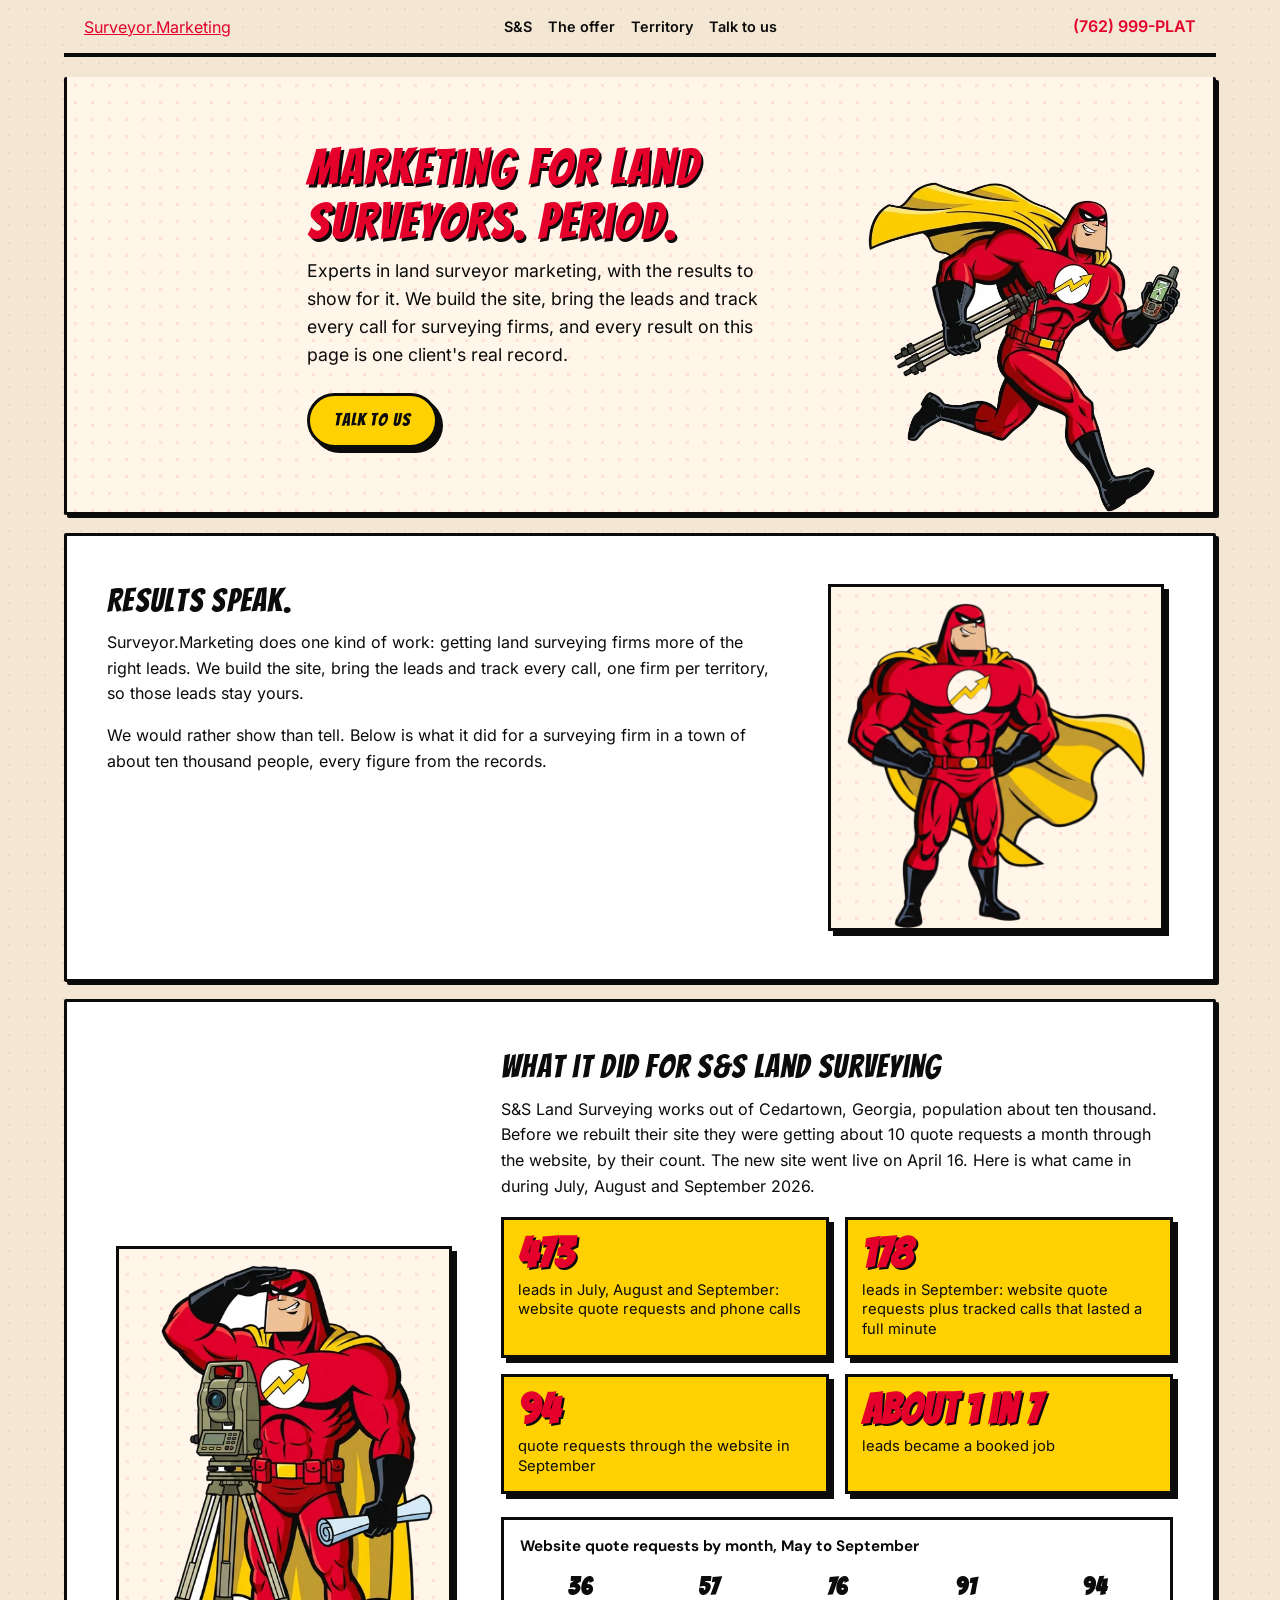
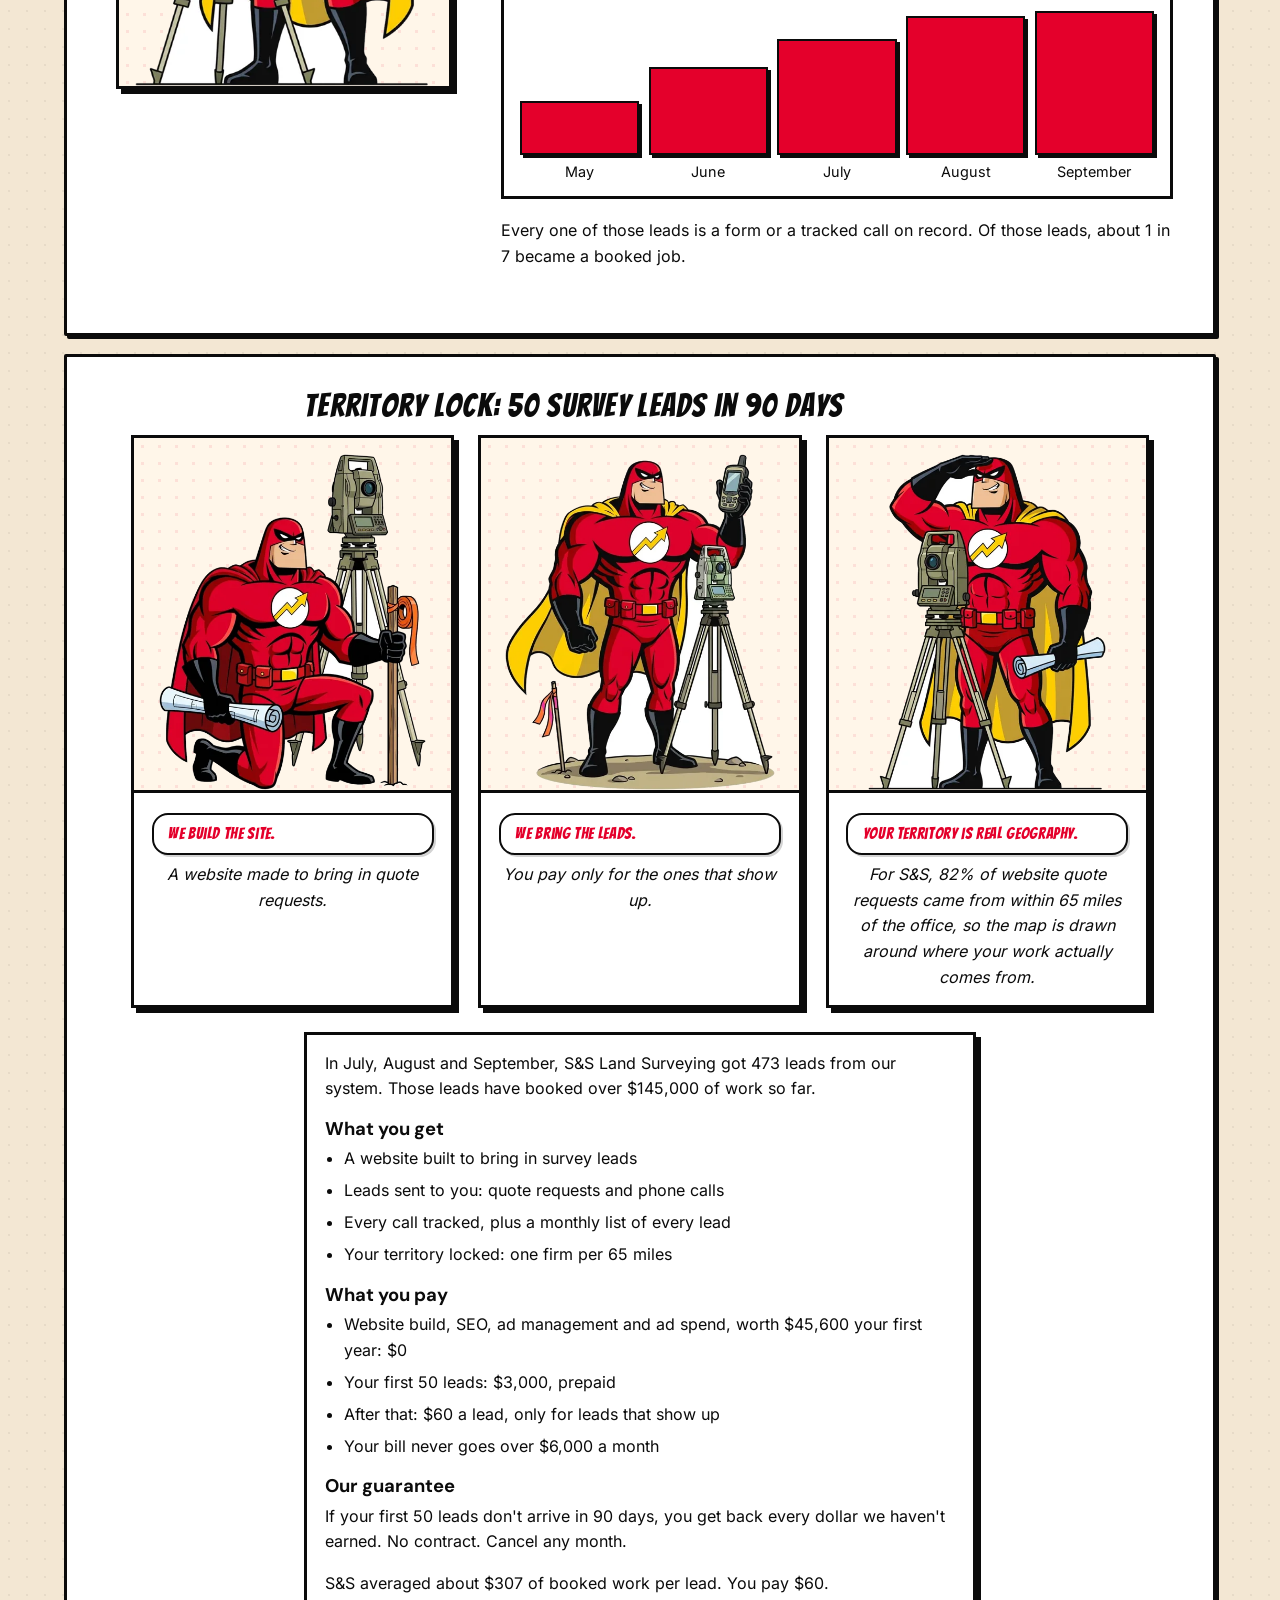
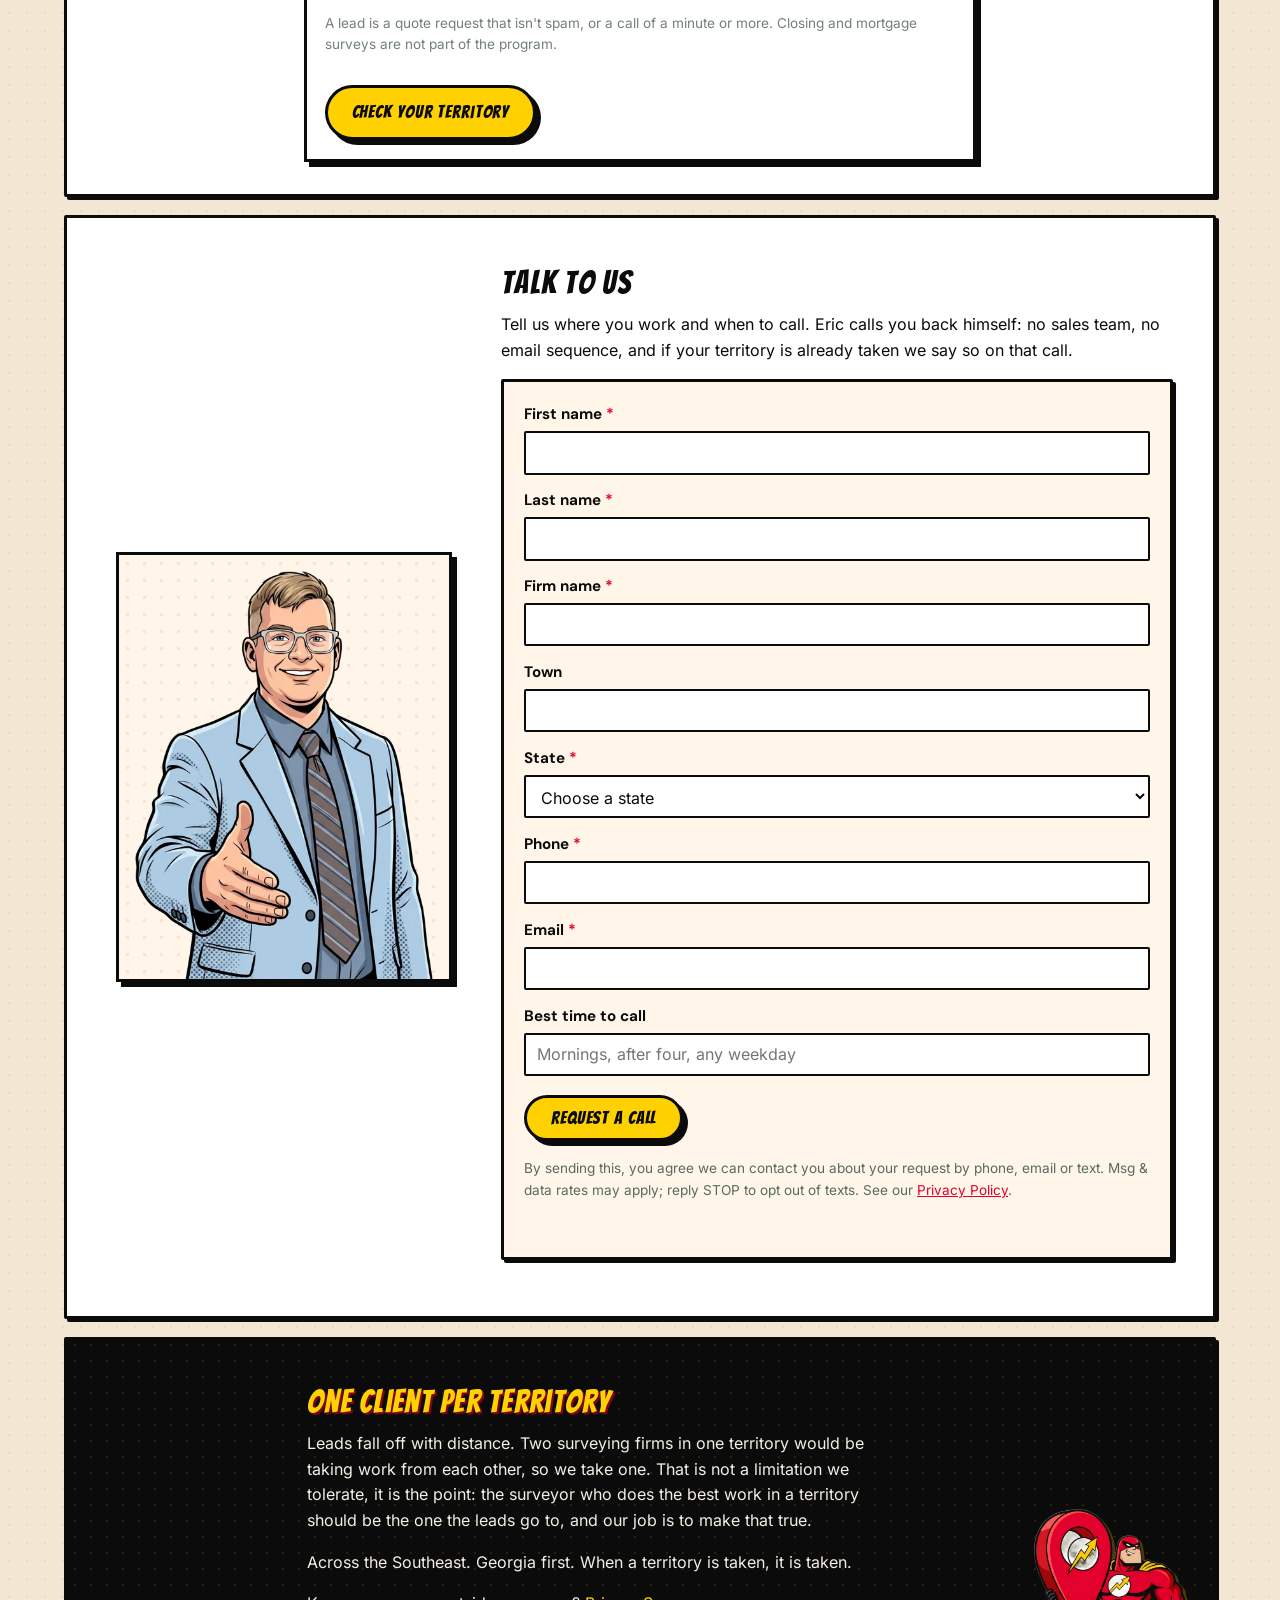
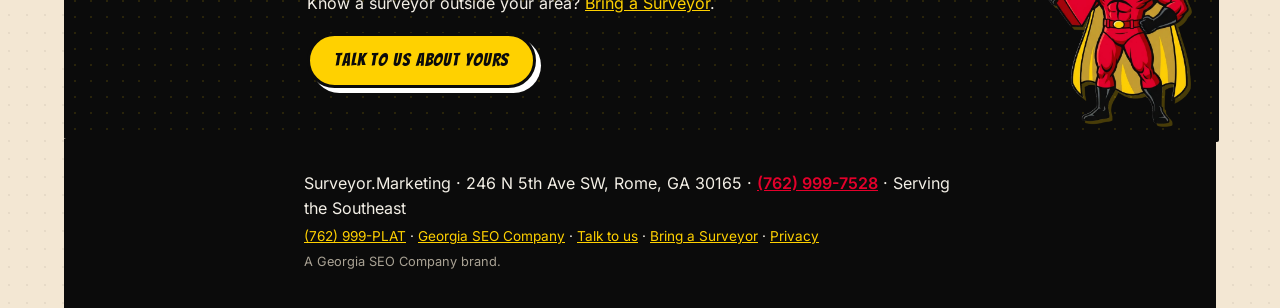
==== index.html @ 290787c3 "build 2026-10-14 Co-Authored-By: Claude Fable 5.1 <noreply@anthropic.com>" ====
<!DOCTYPE html>
<html lang="en"><head><meta charset="utf-8"><meta name="viewport" content="width=device-width,initial-scale=1">
<link rel="preload" href="/assets/fonts/inter-400.woff2" as="font" type="font/woff2" crossorigin>
<link rel="preload" href="/assets/fonts/dmsans-700.woff2" as="font" type="font/woff2" crossorigin>
<link rel="preload" href="/assets/fonts/bangers-400.woff2" as="font" type="font/woff2" crossorigin>
<title>Marketing for Land Surveyors | Surveyor.Marketing</title>
<link rel="icon" href="/favicon.ico" sizes="any">
<link rel="icon" type="image/png" href="/assets/img/favicon.png">
<link rel="apple-touch-icon" href="/assets/img/apple-touch-icon.png">
<meta name="theme-color" content="#E4002B">
<meta name="description" content="Marketing for land surveyors, period. The site, the leads and every tracked call, with one client's real record on the page. One firm per territory across the Southeast.">
<meta name="msvalidate.01" content="79BE76CE8D2651747EE9A1F8B052187F">
<link rel="canonical" href="https://surveyor.marketing/">
<meta property="og:title" content="Marketing for Land Surveyors | Surveyor.Marketing"><meta property="og:description" content="Marketing for land surveyors, period. The site, the leads and every tracked call, with one client's real record on the page. One firm per territory across the Southeast.">
<meta property="og:url" content="https://surveyor.marketing/"><meta property="og:type" content="website">
<meta property="og:site_name" content="Surveyor.Marketing"><meta property="og:locale" content="en_US">
<meta name="twitter:card" content="summary_large_image">
<link rel="stylesheet" href="/assets/css/site.css"><link rel="stylesheet" href="/assets/css/surveyor.css">
<script>
var ATTR_KEY = 'gsc_attr';
function readAttr() {
  try { var saved = sessionStorage.getItem(ATTR_KEY); if (saved) return JSON.parse(saved); } catch (e) {}
  var q = new URLSearchParams(location.search);
  var a = { utm_source: q.get('utm_source') || '', utm_medium: q.get('utm_medium') || '', utm_campaign: q.get('utm_campaign') || '', utm_term: q.get('utm_term') || '', utm_content: q.get('utm_content') || '', gclid: q.get('gclid') || '', fbclid: q.get('fbclid') || '', msclkid: q.get('msclkid') || '', referrer: document.referrer || '', landing: location.pathname };
  try { sessionStorage.setItem(ATTR_KEY, JSON.stringify(a)); } catch (e) {}
  return a;
}
readAttr();
</script>

<script type="application/ld+json">{"@context":"https://schema.org","@graph":[{"@type":"ProfessionalService","@id":"https://surveyor.marketing/#business","name":"Surveyor.Marketing","url":"https://surveyor.marketing/","description":"Leads for land surveyors, one client per territory","areaServed":[{"@type":"AdministrativeArea","name":"the Southeast"}],"address":{"@type":"PostalAddress","streetAddress":"246 N 5th Ave SW","addressLocality":"Rome","addressRegion":"GA","postalCode":"30165","addressCountry":"US"},"telephone":"+17629997528"},{"@type":"WebSite","@id":"https://surveyor.marketing/#website","url":"https://surveyor.marketing/","name":"Surveyor.Marketing","publisher":{"@id":"https://surveyor.marketing/#business"}}]}</script>
</head><body>
<a class="skip" href="#main">Skip to content</a>
<header class="hd"><a class="logo" href="/" aria-label="Surveyor.Marketing home">Surveyor.Marketing</a><button class="navtoggle" type="button" aria-expanded="false" aria-controls="sitenav" aria-label="Menu"><span class="bars" aria-hidden="true"></span></button><nav id="sitenav"><a href="#proof">S&amp;S</a><a href="#offer">The offer</a><a href="#territory">Territory</a><a href="#talk">Talk to us</a></nav><a class="tel" href="tel:+17629997528">(762) 999-PLAT</a></header>
<main id="main">

<section class="hero"><h1>Marketing for Land Surveyors. Period.</h1><p class="lead">Experts in land surveyor marketing, with the results to show for it. We build the site, bring the leads and track every call for surveying firms, and every result on this page is one client's real record.</p><a class="cta" href="#talk">Talk to us</a><img class="mascot-hero" src="/assets/img/mascot/pose-survey-stride.webp" alt="" aria-hidden="true" width="340" height="340"></section>
<section class="art art-right"><h2>Results speak.</h2><div class="sec-body"><p id="sm-sent" class="sm-sent" role="status" hidden></p>
<p>Surveyor.Marketing does one kind of work: getting land surveying firms more of the right leads. We build the site, bring the leads and track every call, one firm per territory, so those leads stay yours.</p>
<p>We would rather show than tell. Below is what it did for a surveying firm in a town of about ten thousand people, every figure from the records.</p></div><img class="sec-art" src="/assets/img/story/pose-hands-on-hips.webp" alt="" aria-hidden="true" loading="lazy" decoding="async" width="1200" height="670"></section>
<section class="art art-left"><h2>What it did for S&amp;S Land Surveying</h2><div class="sec-body"><p id="proof">S&amp;S Land Surveying works out of Cedartown, Georgia, population about ten thousand. Before we rebuilt their site they were getting about 10 quote requests a month through the website, by their count. The new site went live on April 16. Here is what came in during July, August and September 2026.</p>
<div class="sm-stats">
<div class="sm-stat"><b>473</b><span>leads in July, August and September: website quote requests and phone calls</span></div>
<div class="sm-stat"><b>178</b><span>leads in September: website quote requests plus tracked calls that lasted a full minute</span></div>
<div class="sm-stat"><b>94</b><span>quote requests through the website in September</span></div>
<div class="sm-stat"><b>About 1 in 7</b><span>leads became a booked job</span></div>
</div>
<figure class="sm-chart">
<figcaption>Website quote requests by month, May to September</figcaption>
<div class="sm-chart-nums"><b>36</b><b>57</b><b>76</b><b>91</b><b>94</b></div>
<div class="sm-chart-bars" aria-hidden="true"><span style="height:38%"></span><span style="height:61%"></span><span style="height:81%"></span><span style="height:97%"></span><span style="height:100%"></span></div>
<div class="sm-chart-labels"><i>May</i><i>June</i><i>July</i><i>August</i><i>September</i></div>
</figure>
<p>Every one of those leads is a form or a tracked call on record. Of those leads, about 1 in 7 became a booked job.</p></div><img class="sec-art" src="/assets/img/story/pose-survey-distance.webp" alt="" aria-hidden="true" loading="lazy" decoding="async" width="1200" height="670"></section>
<section class="sm-how"><h2>Territory Lock: 50 Survey Leads in 90 Days</h2><div class="keys"><div class="vs-grid sm-grid">
<figure class="kp sm-panel">
<img src="/assets/img/mascot/pose-survey-stake.webp" alt="" width="640" height="800" loading="lazy" decoding="async">
<figcaption><span class="kp-say hero"><b>We build the site.</b></span><span class="kp-cap">A website made to bring in quote requests.</span></figcaption>
</figure>
<figure class="kp sm-panel">
<img src="/assets/img/mascot/pose-survey-gps.webp" alt="" width="640" height="800" loading="lazy" decoding="async">
<figcaption><span class="kp-say hero"><b>We bring the leads.</b></span><span class="kp-cap">You pay only for the ones that show up.</span></figcaption>
</figure>
<figure class="kp sm-panel">
<img src="/assets/img/mascot/pose-survey-distance.webp" alt="" width="640" height="800" loading="lazy" decoding="async">
<figcaption><span class="kp-say hero"><b>Your territory is real geography.</b></span><span class="kp-cap">For S&amp;S, 82% of website quote requests came from within 65 miles of the office, so the map is drawn around where your work actually comes from.</span></figcaption>
</figure>
</div></div>
<div id="offer" class="sm-offer">
<p>In July, August and September, S&amp;S Land Surveying got 473 leads from our system. Those leads have booked over $145,000 of work so far.</p>
<h3>What you get</h3>
<ul>
<li>A website built to bring in survey leads</li>
<li>Leads sent to you: quote requests and phone calls</li>
<li>Every call tracked, plus a monthly list of every lead</li>
<li>Your territory locked: one firm per 65 miles</li>
</ul>
<h3>What you pay</h3>
<ul>
<li>Website build, SEO, ad management and ad spend, worth $45,600 your first year: $0</li>
<li>Your first 50 leads: $3,000, prepaid</li>
<li>After that: $60 a lead, only for leads that show up</li>
<li>Your bill never goes over $6,000 a month</li>
</ul>
<h3>Our guarantee</h3>
<p>If your first 50 leads don't arrive in 90 days, you get back every dollar we haven't earned. No contract. Cancel any month.</p>
<p>S&amp;S averaged about $307 of booked work per lead. You pay $60.</p>
<p class="smallprint">A lead is a quote request that isn't spam, or a call of a minute or more. Closing and mortgage surveys are not part of the program.</p>
<a class="cta" href="#talk">Check your territory</a>
</div><!-- /offer --></section>
<section class="art art-left"><h2>Talk to us</h2><div class="sec-body"><p id="talk">Tell us where you work and when to call. Eric calls you back himself: no sales team, no email sequence, and if your territory is already taken we say so on that call.</p>
<div class="leadform">
<form id="talk-form" class="leadform-form" method="post" action="https://forge-lead-worker.synergycloud.workers.dev/lead?client=surveyor-marketing">
  <input type="hidden" name="form" value="call">
  <input type="hidden" name="ref" value="">
  <input type="hidden" name="t" value="">
  <div class="lf-row"><label for="tf-first">First name <span class="req" aria-hidden="true">*</span></label><input id="tf-first" name="first_name" type="text" autocomplete="given-name" required></div>
  <div class="lf-row"><label for="tf-last">Last name <span class="req" aria-hidden="true">*</span></label><input id="tf-last" name="last_name" type="text" autocomplete="family-name" required></div>
  <div class="lf-row"><label for="tf-firm">Firm name <span class="req" aria-hidden="true">*</span></label><input id="tf-firm" name="firm" type="text" autocomplete="organization" required></div>
  <div class="lf-row"><label for="tf-town">Town</label><input id="tf-town" name="town" type="text" autocomplete="address-level2"></div>
  <div class="lf-row"><label for="tf-state">State <span class="req" aria-hidden="true">*</span></label><select id="tf-state" name="state" required><option value="">Choose a state</option><option value="AL">Alabama</option><option value="AK">Alaska</option><option value="AZ">Arizona</option><option value="AR">Arkansas</option><option value="CA">California</option><option value="CO">Colorado</option><option value="CT">Connecticut</option><option value="DE">Delaware</option><option value="DC">District of Columbia</option><option value="FL">Florida</option><option value="GA">Georgia</option><option value="HI">Hawaii</option><option value="ID">Idaho</option><option value="IL">Illinois</option><option value="IN">Indiana</option><option value="IA">Iowa</option><option value="KS">Kansas</option><option value="KY">Kentucky</option><option value="LA">Louisiana</option><option value="ME">Maine</option><option value="MD">Maryland</option><option value="MA">Massachusetts</option><option value="MI">Michigan</option><option value="MN">Minnesota</option><option value="MS">Mississippi</option><option value="MO">Missouri</option><option value="MT">Montana</option><option value="NE">Nebraska</option><option value="NV">Nevada</option><option value="NH">New Hampshire</option><option value="NJ">New Jersey</option><option value="NM">New Mexico</option><option value="NY">New York</option><option value="NC">North Carolina</option><option value="ND">North Dakota</option><option value="OH">Ohio</option><option value="OK">Oklahoma</option><option value="OR">Oregon</option><option value="PA">Pennsylvania</option><option value="RI">Rhode Island</option><option value="SC">South Carolina</option><option value="SD">South Dakota</option><option value="TN">Tennessee</option><option value="TX">Texas</option><option value="UT">Utah</option><option value="VT">Vermont</option><option value="VA">Virginia</option><option value="WA">Washington</option><option value="WV">West Virginia</option><option value="WI">Wisconsin</option><option value="WY">Wyoming</option></select></div>
  <div class="lf-row"><label for="tf-phone">Phone <span class="req" aria-hidden="true">*</span></label><input id="tf-phone" name="phone" type="tel" autocomplete="tel" inputmode="numeric" pattern="[0-9\(\)\+\.\- ]*" required></div>
  <div class="lf-row"><label for="tf-email">Email <span class="req" aria-hidden="true">*</span></label><input id="tf-email" name="email" type="email" autocomplete="email" required></div>
  <div class="lf-row"><label for="tf-time">Best time to call</label><input id="tf-time" name="best_time" type="text" placeholder="Mornings, after four, any weekday"></div>
  <div class="lf-hp" aria-hidden="true"><label for="tf-leave-blank">Leave this blank</label><input id="tf-leave-blank" name="leave_blank" type="text" tabindex="-1" autocomplete="off"></div>
  <button class="cta" type="submit">Request a call</button>
  <p class="smallprint lf-consent">By sending this, you agree we can contact you about your request by phone, email or text. Msg &amp; data rates may apply; reply STOP to opt out of texts. See our <a href="/privacy/">Privacy Policy</a>.</p>
  <p class="lf-status" role="status" aria-live="polite"></p>
</form>
</div></div><img class="sec-art" src="/assets/img/story/eric-09-cut.webp" alt="" aria-hidden="true" loading="lazy" decoding="async" width="1200" height="670"></section>
<section class="closing sm-band"><h2>One client per territory</h2><p id="territory">Leads fall off with distance. Two surveying firms in one territory would be taking work from each other, so we take one. That is not a limitation we tolerate, it is the point: the surveyor who does the best work in a territory should be the one the leads go to, and our job is to make that true.</p>
<p>Across the Southeast. Georgia first. When a territory is taken, it is taken.</p>
<p>Know a surveyor outside your area? <a href="/refer/">Bring a Surveyor</a>.</p>
<a class="cta" href="#talk">Talk to us about yours</a>
<img class="mascot-closing" src="/assets/img/mascot/pose-pin-carry.webp" alt="" aria-hidden="true" width="340" height="340" loading="lazy" decoding="async">
<script>
(function () {
  var KEEP = 90 * 24 * 60 * 60 * 1000;
  var MORE = 60, BASE = 50;
  var REFERRERS = {};
  var LETTERS = [];
  function slug(s) {
    s = String(s || '').trim().toLowerCase();
    var m = s.match(/^[a-z0-9]+(?:-[a-z0-9]+)*/);
    return m && m[0] === s && s.length <= 40 ? s : '';
  }
  function issued(k, s) {
    s = slug(s);
    if (!s) return '';
    if (k === 'ref') return Object.prototype.hasOwnProperty.call(REFERRERS, s) ? s : '';
    return LETTERS.indexOf(s) !== -1 ? s : '';
  }
  function remember(key, value) {
    try { localStorage.setItem(key, JSON.stringify({ v: value, at: Date.now() })); } catch (e) {}
  }
  function recall(k) {
    try {
      var o = JSON.parse(localStorage.getItem('sm_' + k) || 'null');
      var v = o && issued(k, o.v), age = o && Date.now() - o.at;
      if (v && age >= 0 && age < KEEP) return v;
      localStorage.removeItem('sm_' + k);
    } catch (e) {}
    return '';
  }
  var q = new URLSearchParams(location.search);
  var codes = {};
  ['ref', 't'].forEach(function (k) {
    var fresh = issued(k, q.get(k));
    if (fresh) remember('sm_' + k, fresh);
    codes[k] = fresh || recall(k);
  });
  document.querySelectorAll('form.leadform-form').forEach(function (form) {
    ['ref', 't'].forEach(function (k) {
      var input = form.querySelector('input[name=' + k + ']');
      if (input && codes[k]) input.value = codes[k];
    });
  });
  var slot = document.getElementById('sm-sent');
  var who = codes.ref && Object.prototype.hasOwnProperty.call(REFERRERS, codes.ref) ? REFERRERS[codes.ref] : null;
  if (slot && who) {
    slot.textContent = (who.name ? who.name + ' at ' + who.firm + ' sent you.' : 'A surveyor we work with sent you.') +
      ' Because they did, your advance buys ' + MORE + ' leads instead of ' + BASE + ', and you keep the lower rate for as long as you stay.';
    slot.hidden = false;
  }
})();
</script></section>


</main>
<footer class="ft"><p>Surveyor.Marketing · 246 N 5th Ave SW, Rome, GA 30165 · <a class="tel" href="tel:+17629997528">(762) 999-7528</a> · Serving the Southeast</p><p class="links"><a href="tel:+17629997528">(762) 999-PLAT</a> · <a href="https://www.georgiaseocompany.com/">Georgia SEO Company</a> · <a href="#talk">Talk to us</a> · <a href="/refer/">Bring a Surveyor</a> · <a href="/privacy/">Privacy</a></p><p class="legal">A Georgia SEO Company brand.</p></footer>
<div class="stickycta" role="complementary" aria-label="Call or talk to us">
<a class="sticky-tel" href="tel:+17629997528"><span aria-hidden="true">&#9742;</span> (762) 999-PLAT</a>
<a class="sticky-cta" href="#talk">Talk to us</a>
</div>
<script>
(function () {
  // NO phone-click listener here. One already lives in the GA4 config block below, firing
  // the phone_click event, an established key event in the property with history behind it.
  // A second listener was added here on 2026-08-21 under the name phone_call_click and
  // removed the same day: it would have fired on the same clicks, split one metric across
  // two event names, and diluted the key event that already worked. The useful part of it,
  // recording WHICH of the three tel: links was tapped, was merged into the existing call
  // instead. Do not add a second listener; extend the one in the config block.
  var h = document.querySelector('header.hd');
  var b = h && h.querySelector('.navtoggle');
  var nav = h && h.querySelector('nav');
  if (!h || !b || !nav) return;
  h.classList.add('js-nav');
  function set(open) {
    h.classList.toggle('nav-open', open);
    b.setAttribute('aria-expanded', open ? 'true' : 'false');
  }
  b.addEventListener('click', function () { set(!h.classList.contains('nav-open')); });
  // Close on the way out. Same-origin navigations can keep the old DOM painted for a beat,
  // and an open menu sitting over the incoming page reads as a rendering bug.
  nav.addEventListener('click', function (e) { if (e.target.closest('a')) set(false); });
  document.addEventListener('keydown', function (e) { if (e.key === 'Escape') set(false); });
})();
</script><script>
(function () {
  // One literal, not an href built by concatenation: QA check 8 scans every href= in the page
  // and a split attribute reads to it as an empty, non-root-relative link.
  var PHONE_LINK = '<a href="tel:+17629997528">(762) 999-PLAT</a>';

  // NOT ALL CLICK IDS MEAN PAID, and treating them alike was a real bug here until
  // 2026-08-21. gclid and msclkid are set by Google Ads and Microsoft Ads, so their presence
  // IS proof of a paid click. fbclid is not: Facebook appends it to outbound links from
  // ORGANIC posts as well as ads. Reading fbclid as paid tagged free traffic as ad traffic,
  // which inflates paid volume and corrupts any cost-per-lead figure built on it.
  //
  // So paid social is only claimed when the campaign was TAGGED as paid. That means Meta ads
  // must carry utm_medium=paid-social in the ad-level URL parameters field, or their leads
  // land here as organic social. Under-claiming paid is the safe direction to fail.
  var SEARCH_HOSTS = /(^|\.)(google|bing|duckduckgo|yahoo|ecosia|brave)\./i;
  var SOCIAL_HOSTS = /(^|\.)(facebook|instagram|linkedin|twitter|x|t|tiktok|youtube|pinterest|reddit|nextdoor|threads)\./i;
  // Exact-value membership, not a regex: the alternatives are plain literal strings, so an
  // array test is exactly equivalent to the old anchored-alternation test with no behavior
  // change, and it means this shared script carries no dollar sign character -- some pages
  // (surveyor.marketing) assert none appears anywhere in their HTML, and this script is
  // inlined into any page with a form.
  var PAID_SEARCH = ['cpc', 'ppc', 'paid', 'paidsearch', 'paid_search', 'ppc_search'];
  var PAID_SOCIAL = ['paid-social', 'paid_social', 'paidsocial', 'social-paid', 'social_cpc', 'display', 'retargeting', 'remarketing'];
  function channelOf(a) {
    var med = (a.utm_medium || '').toLowerCase();
    var src = (a.utm_source || '').toLowerCase();
    // Definitive paid-search click ids first.
    if (a.gclid) return 'Google Ads (paid search)';
    if (a.msclkid) return 'Microsoft Ads (paid search)';
    // Then explicit tagging, which is the only honest evidence of paid social.
    if (PAID_SOCIAL.indexOf(med) !== -1 || (PAID_SEARCH.indexOf(med) !== -1 && SOCIAL_HOSTS.test(src + '.'))) {
      return (a.utm_source || 'Unknown') + ' (paid social)';
    }
    if (PAID_SEARCH.indexOf(med) !== -1) return (a.utm_source || 'Unknown') + ' (paid search)';
    if (med === 'social' || med === 'organic-social' || SOCIAL_HOSTS.test(src + '.')) {
      return (a.utm_source || 'Social') + ' (organic social)';
    }
    if (a.utm_source) return a.utm_source + (med ? ' / ' + med : '');
    // fbclid with no paid tagging: a Meta link click that could be either. Called organic
    // because claiming paid without evidence is the error that costs money.
    if (a.fbclid) return 'Meta (organic social)';
    if (a.referrer) {
      var host = '';
      try { host = new URL(a.referrer).hostname; } catch (e) {}
      if (host && host.indexOf(location.hostname) === -1) {
        if (SEARCH_HOSTS.test(host)) return 'Organic search';
        if (SOCIAL_HOSTS.test(host)) return host.replace(/^www\./, '') + ' (organic social)';
        return 'Referral: ' + host;
      }
    }
    return 'Direct';
  }
  // Coarse bucket for a GHL tag, so a smart list filters in one click. Six buckets, because
  // paid and organic SOCIAL are different spends and lumping them loses the answer.
  function bucketOf(label) {
    if (/\(paid social\)/.test(label)) return 'paid-social';
    if (/\(paid search\)/.test(label)) return 'paid-search';
    if (/\(organic social\)/.test(label)) return 'organic-social';
    if (label === 'Organic search') return 'organic-search';
    if (label.indexOf('Referral:') === 0) return 'referral';
    if (label === 'Direct') return 'direct';
    return 'other';
  }
  var ATTR = typeof readAttr === 'function' ? readAttr() : {};
  // Phone accepts digits and phone punctuation only. Letters never appear, even mid-string
  // paste: anything else is stripped the moment it lands in the field.
  document.querySelectorAll('form.leadform-form [name=phone]').forEach(function (input) {
    input.addEventListener('input', function () {
      var clean = input.value.replace(/[^0-9()+-. ]/g, '');
      if (clean !== input.value) input.value = clean;
    });
  });
  document.querySelectorAll('form.leadform-form').forEach(function (form) {
    // Which placement this is (hero, closing, contact, audit-page; '' on a form without one).
    var loc = form.getAttribute('data-loc') || '';
    var status = form.querySelector('.lf-status');
    var button = form.querySelector('button[type=submit]');
    form.addEventListener('submit', function (e) {
      e.preventDefault();
      // A form may name its own required fields (data-need="first_name phone referrer_email"):
      // surveyor.marketing's referral form needs the sender's email but only a phone for the firm
      // being sent (2026-10-14). Without the attribute it is name, phone and email, as before.
      var need = (form.getAttribute('data-need') || '').split(' ').filter(Boolean);
      if (need.length) {
        var missing = need.map(function (n) { return form.querySelector('[name=' + n + ']'); })
          .filter(function (el) { return !el || !String(el.value).trim(); });
        if (missing.length) {
          status.className = 'lf-status is-bad';
          status.textContent = 'Please fill in every starred field.';
          var first = missing.filter(Boolean)[0];
          if (first) first.focus();
          return;
        }
      } else {
        var name = form.querySelector('[name=name], [name=first_name]');
        var phone = form.querySelector('[name=phone]');
        var email = form.querySelector('[name=email]');
        if (!name.value.trim() || !phone.value.trim() || !email.value.trim()) {
          status.className = 'lf-status is-bad';
          status.textContent = 'Please add your name, a phone number, and an email so we can reach you.';
          (!name.value.trim() ? name : !phone.value.trim() ? phone : email).focus();
          return;
        }
      }
      var data = {};
      new FormData(form).forEach(function (v, k) { data[k] = v; });
      // The bot trap. A filled one still sends: its value rides as company, which the worker
      // reads to mark the lead possible spam, and it is never counted as a lead below.
      var trapped = String(data.leave_blank || '').trim();
      delete data.leave_blank;
      data.company = trapped;
      // Attribution rides along with every submission. source is what GHL shows in its
      // Source column, channel becomes a tag, and the rest is kept verbatim so a campaign
      // can be traced later without re-deriving it from a label.
      var label = channelOf(ATTR);
      data.source = label;
      data.channel = bucketOf(label);
      data.page = location.pathname;
      data.attribution = ATTR;
      button.disabled = true;
      var original = button.textContent;
      button.textContent = 'Sending...';
      status.className = 'lf-status';
      status.textContent = '';
      fetch(form.action, {
        method: 'POST',
        headers: { 'Content-Type': 'application/json' },
        body: JSON.stringify(data)
      }).then(function (r) {
        // The worker answers 503 when the lead reached nowhere. Never show success for it.
        if (!r.ok) throw new Error('not stored');
        return r.json();
      }).then(function () {
        // GA4 conversion. Fires ONLY after the worker confirms the lead was stored, so the
        // count in GA4 matches the count in GHL rather than counting attempts.
        //
        // Without this, GA4 recorded traffic and nothing else: 4,460 impressions with no way
        // to tell which of 257 pages actually produces work. The channel and page ride along
        // so 'which page converts' and 'which channel converts' are both answerable.
        // Mark generate_lead as a key event in GA4 or it stays a plain event.
        // A filled trap was delivered labeled possible spam; it must never count as a lead.
        if (typeof gtag === 'function') {
          if (trapped) {
            gtag('event', 'form_possible_spam', { reason: 'honeypot', page_path: location.pathname, form_location: loc });
          } else {
            gtag('event', 'generate_lead', {
              lead_channel: data.channel || 'unknown',
              lead_source: data.source || 'unknown',
              page_path: location.pathname,
              landing_page: ATTR.landing || '',
              campaign: ATTR.utm_campaign || '',
              form_location: loc
            });
          }
        }
        form.querySelector('.lf-row').scrollIntoView({ block: 'nearest' });
        status.className = 'lf-status is-good';
        status.textContent = form.getAttribute('data-ok') || 'Got it. Eric will call you back at the number you gave.';
        form.reset();
        button.textContent = original;
        button.disabled = false;
      }).catch(function () {
        // A failed submit is worth counting too. A spike here means leads are being lost,
        // and without the event that shows up as nothing at all rather than as a problem.
        if (typeof gtag === 'function') {
          gtag('event', 'lead_form_error', { page_path: location.pathname, form_location: loc });
        }
        // Never a green checkmark for a lead that reached nowhere. Give a tappable number
        // instead of a dead end, so the visitor's intent survives the failure.
        status.className = 'lf-status is-bad';
        status.innerHTML = 'That did not send. Call ' + PHONE_LINK +
          ' and we will take it down by phone.';
        button.textContent = original;
        button.disabled = false;
      });
    });
  });
})();
</script>

</body></html>
---- assets/css/site.css ----
/* Georgia SEO Company: base stylesheet. Mobile-first, no framework. */

@font-face {
  font-family: 'DM Sans';
  src: url('/assets/fonts/dmsans-400.woff2') format('woff2');
  font-weight: 400;
  font-style: normal;
  font-display: swap;
}
@font-face {
  font-family: 'DM Sans';
  src: url('/assets/fonts/dmsans-700.woff2') format('woff2');
  font-weight: 700;
  font-style: normal;
  font-display: swap;
}
@font-face {
  font-family: 'Inter';
  src: url('/assets/fonts/inter-400.woff2') format('woff2');
  font-weight: 400;
  font-style: normal;
  font-display: swap;
}
@font-face {
  font-family: 'Inter';
  src: url('/assets/fonts/inter-600.woff2') format('woff2');
  font-weight: 600;
  font-style: normal;
  font-display: swap;
}
/* Display face for the pop-art comic brand (2026-08-12): headings, CTAs, action accents.
   Body copy stays on Inter -- 183 pages of dense prose keep a reading face; the comic
   personality lives in display type, frames, and color. */
@font-face {
  font-family: 'Bangers';
  src: url('/assets/fonts/bangers-400.woff2') format('woff2');
  font-weight: 400;
  font-style: normal;
  font-display: swap;
}

:root {
  /* Pop-art comic palette (Eric, 2026-08-12): red primary, black frames, yellow action
     accents, cream paper wash. Anchored on the burst-wordmark logo. */
  --primary: #E4002B;
  --accent: #FFD100;
  --ink: #0B0B0B;
  --bg: #ffffff;
  --wash: #FFF6E9;
  /* The comic page itself (2026-08-13). Body was pure white, so texture only existed in the
     hero and closing bands and everything between read as a plain document. Now the page is
     warm newsprint carrying a Ben-Day field, and each content section sits on it as a white
     panel with an ink frame -- which is literally how a comic page is built. Deeper than
     --wash on purpose: white panels have to read as panels against it. */
  --paper: #F3E7D3;
  --paper-dot: rgba(11, 11, 11, .055);
  /* Panels carry a lighter offset than --pop: 5px on every section down a 184-page site is
     shouting, 3px reads as ink-on-paper. */
  --pop-panel: 3px 3px 0 var(--ink);
  --font-head: 'DM Sans', system-ui, -apple-system, Arial, sans-serif;
  --font-display: 'Bangers', 'DM Sans', system-ui, Arial, sans-serif;
  --font-body: 'Inter', system-ui, -apple-system, Arial, sans-serif;
  --gap: 1.25rem;
  /* Hairline that has to actually be visible against white and cream. */
  --rule: #d9d2c4;
  /* The comic frame: thick ink border + hard offset shadow, shared by cards, tables,
     diagrams, and the CTA bubble. */
  --frame: 3px solid var(--ink);
  --pop: 5px 5px 0 var(--ink);
  /* The reading column. Every piece of article content -- prose, lists, headings, tables,
     diagrams, FAQ rows, the related mesh -- is laid out on this one measure, so the page has a
     single text column instead of a narrow paragraph floating in a much wider shell. */
  --col: 42rem;
}

*, *::before, *::after { box-sizing: border-box; }
html { -webkit-text-size-adjust: 100%; }
body {
  margin: 0;
  background:
    radial-gradient(circle, var(--paper-dot) 1.5px, transparent 1.5px) 0 0 / 18px 18px,
    var(--paper);
  color: var(--ink);
  font-family: var(--font-body);
  font-size: 1rem;
  line-height: 1.6;
  overflow-x: hidden;
}
img, svg { max-width: 100%; display: block; }
a { color: var(--primary); }
p { margin: 0 0 1rem; }

h1, h2, h3 {
  font-family: var(--font-head);
  font-weight: 700;
  color: var(--ink);
  line-height: 1.2;
  margin: 0 0 .75rem;
  /* Headings are capped to the reading column, which left several of the long ones with a
     single word alone on the last line. Balancing evens the lines out instead. */
  text-wrap: balance;
}
/* Display headings wear the comic face. Bangers is a single-weight face that sets wide and
   loud, so h1/h2 move to it while h3 subheads stay on DM Sans -- three tiers of voice:
   shout, speak, aside. Letter-spacing opens Bangers' tight fit at text sizes. */
h1, h2 {
  font-family: var(--font-display);
  font-weight: 400;
  letter-spacing: .04em;
  line-height: 1.08;
}
h1 { font-size: 2.3rem; }
h2 { font-size: 1.65rem; }
h3 { font-size: 1.15rem; }
/* h3 subheads sit inside flowing section copy, breaking up a long paragraph run, rather than
   opening their own container the way h1/h2 do. The shared heading rule above carries no top
   margin, which reads fine when a heading is the first thing in a box; mid-copy it needs one, so
   a subhead reads as a break from the paragraph above it instead of sitting flush against it. */
h3 { margin-top: 1.75rem; }

.wrap, header.hd, footer.ft {
  width: 100%;
  max-width: 72rem;
  margin: 0 auto;
  padding: 0 1.25rem;
}
/* main carries no gutter of its own: sections and the breadcrumb strip each center their own
   content on --col, and a gutter here would only push the article off that shared axis (it also
   used to indent body copy 20px past the logo above it, which read as a misalignment). */
main { width: 100%; max-width: 72rem; margin: 0 auto; padding: 0; }

/* Header: logo / nav / tel. No sticky positioning. The ink rule below it is the first
   comic frame line on every page. */
header.hd {
  display: flex;
  flex-wrap: wrap;
  align-items: center;
  justify-content: space-between;
  gap: .75rem;
  padding-top: .6rem;
  padding-bottom: .6rem;
  border-bottom: 4px solid var(--ink);
}
header.hd .logo {
  display: inline-block;
  line-height: 0;
}
header.hd .logo img {
  height: 160px;
  width: 160px;
}
/* Mobile menu button. Styled here, revealed only in the narrow breakpoint below, and only
   once the script adds .js-nav. Same chunky treatment as the panels: ink frame, hard offset
   shadow, and a press that moves the button onto its own shadow. */
.navtoggle {
  display: none;
  align-items: center;
  justify-content: center;
  width: 3rem;
  height: 3rem;
  padding: 0;
  background: var(--wash);
  border: var(--frame);
  box-shadow: var(--pop-panel);
  border-radius: 6px;
  cursor: pointer;
  color: var(--ink);
}
.navtoggle:active { transform: translate(3px, 3px); box-shadow: none; }
.navtoggle .bars { position: relative; }
.navtoggle .bars,
.navtoggle .bars::before,
.navtoggle .bars::after {
  display: block;
  width: 22px;
  height: 3px;
  background: currentColor;
  border-radius: 2px;
}
.navtoggle .bars::before,
.navtoggle .bars::after { content: ''; position: absolute; left: 0; }
.navtoggle .bars::before { top: -7px; }
.navtoggle .bars::after { top: 7px; }
/* Open: the three bars collapse into a close X, so the same control reads as "shut this". */
header.hd.nav-open .navtoggle .bars { background: transparent; }
header.hd.nav-open .navtoggle .bars::before { top: 0; transform: rotate(45deg); }
header.hd.nav-open .navtoggle .bars::after { top: 0; transform: rotate(-45deg); }
@media (prefers-reduced-motion: no-preference) {
  .navtoggle .bars, .navtoggle .bars::before, .navtoggle .bars::after { transition: transform .15s ease, top .15s ease; }
}
header.hd nav {
  display: flex;
  flex-wrap: wrap;
  gap: .5rem 1rem;
  order: 3;
  width: 100%;
}
header.hd nav a {
  color: var(--ink);
  text-decoration: none;
  font-size: .9rem;
  /* At 390 the seven links wrap onto two rows; without this the rows are ~22px tall and sit
     close enough that a thumb hits the wrong one. */
  padding: .35rem 0;
}
header.hd nav a:hover { color: var(--primary); }
header.hd nav a { font-weight: 600; }
.tel {
  font-weight: 600;
  color: var(--primary);
}
/* Undecorated only up in the header, where it is a nav item. The same class is used mid
   sentence on the contact page, and there it has to look like a link the reader can tap. */
header.hd .tel { text-decoration: none; white-space: nowrap; }
header.hd .tel:hover, header.hd .tel:focus { text-decoration: underline; }

.contact-form { display: block; }

/* Every section is full-shell wide (so the hero wash and the section rules read as bands that
   span the page) but lays its content out on --col, centered. Before this, prose was capped at
   42rem while the hero band, section rules, tables, diagrams, the related grid and the FAQ rows
   all ran the full 1110px shell: the column read as an orphan pinned to the left with ~420px of
   dead white beside it, not as a chosen measure. max() keeps the 1.25rem gutter on narrow
   screens, where the column cap is never reached. */
section {
  padding: 2rem max(1.25rem, calc((100% - var(--col)) / 2));
  max-width: 72rem;
  margin: 0 auto;
}
/* Panel gutters: every content section is a white panel framed in ink, sitting on the paper
   with a real gutter between, so the page reads as a stack of comic panels instead of one long
   scroll. This replaces the old shared border-top: with full frames the rule would double up. */
main > section {
  background: var(--bg);
  border: var(--frame);
  box-shadow: var(--pop-panel);
  border-radius: 2px;
  margin-bottom: 1.1rem;
}
/* The hero and the closing band carry their own fills and keep them; they just join the
   panel geometry. */
main > section.hero { border-bottom: var(--frame); }
main > section.closing { margin-bottom: 0; }
@media (max-width: 47.99rem) {
  /* On a phone the offset shadow would push the panel off-centre inside the viewport, so
     panels keep the frame and drop the shadow. */
  main > section { box-shadow: none; }
}

/* Hero */
/* The seven pages with no breadcrumb (home, the hubs, about/contact/results) would otherwise
   butt the wash band straight against the header's bottom rule, so the band reads as part of
   the header. This is the white gap the breadcrumb strip gives every other page. */
main > section.hero:first-child { margin-top: 1.25rem; }
section.hero {
  /* Cream paper with a Ben-Day halftone dot field -- the logo's world, as a band. */
  background:
    radial-gradient(circle, rgba(228, 0, 43, .09) 1.6px, transparent 1.6px) 0 0 / 17px 17px,
    var(--wash);
  border-top: none;
  border-bottom: 3px solid var(--ink);
  text-align: left;
  padding-top: 2.5rem;
  padding-bottom: 2.5rem;
}
section.hero h1 {
  margin-bottom: .5rem;
  color: var(--primary);
  /* The hard offset shadow is the superhero-masthead move, matched to the logo lettering. */
  text-shadow: 2.5px 2.5px 0 var(--ink);
}
section.hero .lead {
  font-size: 1.1rem;
  color: var(--ink);
  margin-bottom: 1.5rem;
}
/* The contact page hero deliberately carries no CTA button. Without this its lead margin plus
   the hero's own bottom padding left ~90px of empty wash under the last line. */
section.hero .lead:last-child { margin-bottom: 0; }
/* Blog post byline (2026-09-22): .smallprint type, sitting between the H1 and the lead. */
section.hero .byline { margin: 0 0 .75rem; }
/* The CTA is a yellow action bubble: comic frame, hard shadow, display lettering. */
.cta {
  display: inline-block;
  background: var(--accent);
  color: var(--ink);
  font-family: var(--font-display);
  font-weight: 400;
  font-size: 1.1rem;
  letter-spacing: .05em;
  text-decoration: none;
  padding: .65rem 1.5rem;
  border: var(--frame);
  border-radius: 999px;
  box-shadow: var(--pop);
}
.cta:hover, .cta:focus {
  color: var(--ink);
  transform: translate(-2px, -2px);
  box-shadow: 7px 7px 0 var(--ink);
}
.cta:active { transform: translate(2px, 2px); box-shadow: 2px 2px 0 var(--ink); }
@media (prefers-reduced-motion: reduce) {
  .cta:hover, .cta:focus, .cta:active { transform: none; box-shadow: var(--pop); }
}

/* FAQ */
.faq details {
  border-bottom: 1px solid var(--wash);
  padding: .75rem 0;
}
/* The FAQ block is the last thing on every page that has one, so its closing rule landed a few
   dozen pixels above the footer's rule. Two near-parallel hairlines of different widths (one on
   the column, one on the band) read as a mistake. The footer rule closes the list. */
.faq details:last-child { border-bottom: none; }
/* Padding (not just the line box) makes the tap target: the short one-line questions were
   measuring ~26px tall, well under the 44px touch minimum, while longer ones already passed. */
.faq summary {
  font-family: var(--font-head);
  font-weight: 700;
  cursor: pointer;
  color: var(--ink);
  padding: .6rem 0;
  /* Hanging indent. With the marker inside the text box, a question that wrapped (most of them
     do at 390) put line two back under the triangle, so the question had a ragged left edge. */
  list-style-position: outside;
  margin-left: 1.15rem;
  /* Same reason as the headings: on the reading measure a few questions wrap with one word
     alone on line two. */
  text-wrap: balance;
}
.faq summary::marker { color: var(--primary); }
/* Answer aligns with the question text, not with the triangle. */
.faq p { margin-top: .5rem; margin-left: 1.15rem; }

/* Body lists. The copy wave turned many dense paragraphs into bullets, but adjacent list
   items had no separation at all (measured 0-3px between 400+ item pairs sitewide), so a
   6-item list read as one gray block and undid the point of bulleting it. The related-pages
   mesh is excluded: it is a grid and sets its own gap. */
section:not(.related) li + li { margin-top: .4rem; }
/* The browser default is 40px, which on a phone spent 13% of the screen on empty indent and
   pushed the longest content on the how-to pages into a measure narrower than its own prose.
   1.15rem matches the FAQ question and related-item indents, so every hanging element on the
   site steps off the reading column by the same amount. The longest ordered list is 6 items,
   so a single digit plus its period always fits. */
main ul, main ol { padding-left: 1.15rem; }

/* Glossary-style definition lists: term needs to visually outrank its definition,
   which the browser default (indent only, no weight/family change) does not do. */
dl { margin: 0 0 1rem; }
dt {
  font-family: var(--font-head);
  font-weight: 700;
  /* Bold alone did not carry it: DM Sans at the body size read no larger than the Inter
     definition under it, and a .75rem pair gap barely beat the term-to-definition gap, so nine
     glossary entries stacked into one grey block. */
  font-size: 1.05rem;
  margin-top: 1.35rem;
}
dt:first-of-type { margin-top: 0; }
dd { margin: .15rem 0 0 0; font-size: .95rem; }

/* Footer: the closing ink panel of every page. */
footer.ft {
  /* Same column axis as the article above it. min() because a percentage here resolves against
     the viewport, not against the footer's own 72rem box, which would push the text 144px
     right of the column on a wide screen. */
  padding: 1.75rem max(1.25rem, calc((min(100%, 72rem) - var(--col)) / 2)) 2rem;
  border-top: 4px solid var(--ink);
  background: var(--ink);
  color: #f3efe6;
}
footer.ft p { margin: 0 0 .25rem; }

/* Footer sitemap. Three columns on desktop, stacking to one on a phone. The column heading is a
   <p>, not a heading element, on purpose: the city-page gates read h1/h2 text, and a run of
   "Company" h2s on all 262 pages would sit in that signal for no reader benefit. Each column is
   its own labelled <nav>, which gives screen readers the same grouping the headings would. */
footer.ft .ftnav {
  display: grid;
  grid-template-columns: 1fr;
  gap: 1.5rem 2rem;
  margin: 0 0 1.75rem;
  padding: 0 0 1.5rem;
  border-bottom: 1px solid #3a352d;
}
/* Explicit ratios rather than auto-fit: the counties column runs two sub-columns of place names,
   and under auto-fit its content widened its own track until Company wrapped to a second row
   with a dead half-width beside it. */
@media (min-width: 48rem) {
  footer.ft .ftnav { grid-template-columns: 1.05fr 1.7fr .85fr; }
}
footer.ft .ftcol-h {
  font-family: var(--font-display);
  letter-spacing: .04em;
  text-transform: uppercase;
  font-size: .92rem;
  color: var(--accent);
  margin: 0 0 .45rem;
}
footer.ft .ftcol ul {
  list-style: none;
  margin: 0;
  padding: 0;
  columns: 1;
}
/* The counties column is the long one. Two sub-columns everywhere: county names are short, and
   stacked single-file they added fifteen rows of scrolling to every page on a phone. */
footer.ft .ftcol:nth-child(2) ul { columns: 2; column-gap: 1.25rem; }

footer.ft .ftcol li { margin: 0 0 .3rem; break-inside: avoid; }
footer.ft .ftcol a {
  color: #f3efe6;
  text-decoration: none;
  font-size: .85rem;
  line-height: 1.35;
}
footer.ft .ftcol a:hover,
footer.ft .ftcol a:focus { color: var(--accent); text-decoration: underline; }


footer.ft .links {
  font-size: .85rem;
}
footer.ft .links a {
  color: var(--accent);
  text-decoration: underline;
}
footer.ft .links a:hover,
footer.ft .links a:focus {
  color: #ffffff;
}
footer.ft .legal {
  font-size: .8rem;
  color: #a9a294;
}

/* Standing measurement note (2026-08-05 owner-lens): one uniform small-print block on pages
   that publish measured figures, replacing methodology disclaimers scattered through prose. */
.measure-note {
  font-size: .8rem;
  color: #6a6458;
  margin-top: 2.5rem;
  padding-top: 1rem;
  border-top: 1px solid var(--rule);
}

/* Definition blocks (W1.5b): a quotable, standalone definition near the top of a service
   page, modestly set apart from ordinary body copy with a left accent border only. */
p.def {
  border-left: 4px solid var(--primary);
  padding-left: 1rem;
  margin: 0 0 1.25rem;
}

/* Diagrams (W1.5b): brand-styled inline SVG figures dropped into section copy. Card sits on
   a wash background so the white SERP mockup (the one diagram with a white inner surface)
   reads as a card; svg text carries no font-family of its own, so it inherits DM Sans here
   rather than each diagram hardcoding a font stack. */
/* Diagrams sit in comic frames now: ink border, hard shadow, white surface. */
figure.diagram {
  margin: 1.75rem 0;
  padding: 1.25rem;
  background: var(--bg);
  border: var(--frame);
  border-radius: .35rem;
  box-shadow: var(--pop);
}
figure.diagram svg {
  max-width: 100%;
  height: auto;
  margin: 0 auto;
}
figure.diagram svg text {
  font-family: var(--font-head);
}
figure.diagram figcaption {
  margin-top: .85rem;
  font-size: .85rem;
  color: #5a6a61;
  text-align: center;
}

/* In-flow flyby divider: the hero streaking across a section break, all widths. */
img.flyby {
  display: block;
  height: 120px;
  width: auto;
  margin: 1.75rem auto 0;
}
@media (max-width: 47.99rem) {
  img.flyby { height: 88px; }
}

/* The mascot. Hero pose on pages that opt in (home), closing pose sitewide. Both are
   decorative absolutely-positioned art living in the shell's side margins, hidden below
   62rem where the reading column takes the full width and they would sit on the copy. */
section.hero { position: relative; }
.mascot-hero { display: none; }
.mascot-closing { display: none; }
@media (min-width: 62rem) {
  section.hero:has(.mascot-hero) h1,
  section.hero:has(.mascot-hero) .byline,
  section.hero:has(.mascot-hero) .lead { max-width: 30rem; }
  .mascot-hero {
    display: block;
    position: absolute;
    right: 2rem;
    bottom: 0;
    height: 92%;
    max-height: 330px;
    width: auto;
  }
  .mascot-closing {
    display: block;
    position: absolute;
    right: 1.5rem;
    bottom: .75rem;
    height: 215px;
    width: auto;
    /* a whisper of drop shadow lifts him off the ink panel */
    filter: drop-shadow(3px 3px 0 rgba(255, 209, 0, .25));
  }
}

/* Closing band (renderer p.closing): the final panel of every page, inverted to ink with a
   faint yellow halftone -- the page ends on a black comic frame with a yellow shout. */
section.closing {
  position: relative;
  background:
    radial-gradient(circle, rgba(255, 209, 0, .12) 1.5px, transparent 1.5px) 0 0 / 16px 16px,
    var(--ink);
  color: #f3efe6;
  border-top: none;
  margin-top: .5rem;
}
section.closing h2 {
  color: var(--accent);
  text-shadow: 2px 2px 0 rgba(228, 0, 43, .55);
}
section.closing a:not(.cta) { color: var(--accent); }
section.closing .tel { color: var(--accent); }
/* On the ink panel the bubble's ink border and shadow vanish; a white hard shadow keeps
   the pop. */
section.closing .cta { box-shadow: 5px 5px 0 #ffffff; }
section.closing .cta:hover, section.closing .cta:focus { box-shadow: 7px 7px 0 #ffffff; }
section.closing .cta:active { box-shadow: 2px 2px 0 #ffffff; }
section.closing .smallprint { color: #a9a294; }

/* The FROM NOWHERE comic. Everything below is scoped to `.fn`, the class the three comic act
   sections on /proof/junk-n-your-trunk/ carry, so this whole block (including its keyframes,
   which are only ever referenced from inside the scope) reaches exactly one page.

   Panels are inline SVGs that scale to whatever column they are given, so the layout decisions
   here are just how wide the strip gets, how many panels sit in a row, and which ones break the
   grid. Body copy on this site is capped at --col (42rem). A comic read at 42rem puts two
   panels per row at ~330px each, which is under the width the caption lettering needs, so from
   62rem up the strip breaks out of the reading column to the full 72rem shell and runs two up.
   The breakout is the margin-left:50% + translateX(-50%) pair: 50% of the content box lands the
   left edge on the page's centre line, and the transform pulls it back by half its own width,
   so the strip stays centred on the same axis as the prose at any viewport width. */
.fn .comic-title { margin: 0 0 1.25rem; }
.fn .comic-title svg { width: 100%; height: auto; }
.fn .comic-strip { display: grid; gap: 1.75rem; margin: 1.5rem 0 0; }
.fn figure.panel { margin: 0; }
.fn figure.panel svg {
  width: 100%;
  height: auto;
  display: block;
  /* SVG text carries no font-family of its own, exactly like the diagrams, so the lettering
     inherits DM Sans at heavy weight rather than each panel hardcoding a stack. */
}
.fn figure.panel svg text { font-family: var(--font-head); }
/* Dutch tilt on the tension beats. The paired scale keeps the rotated corners inside the grid
   cell instead of clipping against the next panel. */
.fn figure.panel.tilt-a svg { transform: rotate(-1.9deg) scale(.975); }
.fn figure.panel.tilt-b svg { transform: rotate(1.5deg) scale(.978); }
.fn figure.panel.tilt-c svg { transform: rotate(1deg) scale(.985); }
.fn figure.panel figcaption {
  margin-top: .7rem;
  font-size: .92rem;
  line-height: 1.5;
  color: #3c4a43;
}
/* The panel number is a marker, not a word in the sentence: it hangs at the same 1.15rem step
   every other hanging element on the site uses. */
.fn figure.panel figcaption .pn {
  display: inline-block;
  min-width: 1.5rem;
  font-family: var(--font-head);
  font-weight: 700;
  color: var(--accent);
}
.fn figure.panel figcaption .stat {
  display: block;
  margin: 0 0 .25rem 1.5rem;
  font-family: var(--font-head);
  font-weight: 700;
  color: var(--primary);
}
.fn figure.panel figcaption .say { display: block; margin: .25rem 0 0 1.5rem; font-style: italic; }
/* Panel 5 carries dialogue and no caption, so its quote stays on the number's line. */
.fn figure.panel figcaption .say.lead { display: inline; margin: 0; }
.smallprint { font-size: .85rem; color: #5a6a61; }

@media (min-width: 62rem) {
  .fn .comic-title, .fn .comic-strip {
    width: min(100vw - 3rem, 69rem);
    margin-left: 50%;
    transform: translateX(-50%);
  }
  .fn .comic-strip { grid-template-columns: repeat(2, 1fr); gap: 2.25rem 2.25rem; }
  /* The arrival, time, the splash and the last shot run the full width of the strip. Below
     62rem the strip is one column already, so the span is only needed here. */
  .fn figure.panel.wide { grid-column: 1 / -1; }
}

/* Micro motion, all of it optional. Everything lives inside a no-preference query, so a reader
   who asks for reduced motion gets the strip fully static and fully drawn: no element starts
   hidden or offset outside this block, and no keyframe is referenced from outside it.

   No JS anywhere. The scroll reveal is CSS scroll driven animation behind an @supports gate,
   because without a view() timeline the same declaration would run once on the document
   timeline and could leave a panel stuck at its opening frame. */
@media (prefers-reduced-motion: no-preference) {
  /* the cape still catching up with the landing */
  .fn .fn-cape {
    transform-box: fill-box;
    transform-origin: 8% 92%;
    animation: fnCape 3.6s ease-in-out infinite alternate;
  }
  @keyframes fnCape {
    from { transform: rotate(-1.8deg) translate(0, 0); }
    to { transform: rotate(2.4deg) translate(-3px, -5px); }
  }
  /* the splash action lines breathing */
  .fn .fn-shimmer { animation: fnShimmer 7s ease-in-out infinite; }
  @keyframes fnShimmer {
    0%, 100% { opacity: .45; }
    50% { opacity: 1; }
  }
  @supports (animation-timeline: view()) {
    .fn figure.panel {
      animation: fnRise linear both;
      animation-timeline: view();
      animation-range: entry 5% cover 24%;
    }
    @keyframes fnRise {
      from { opacity: 0; transform: translateY(28px); }
      to { opacity: 1; transform: translateY(0); }
    }
  }
}

/* Tables that may overflow on narrow screens. The wrapper carries the bottom margin: the
   last row's border-bottom otherwise sits flush against the paragraph that follows (measured
   gap was 0px on every table at both widths), so the prose read as part of the table. */
.tblwrap { overflow-x: auto; margin: 2rem 0; }
table { border-collapse: collapse; width: 100%; }
/* Auto layout hands width to the column with the most text, which on the one table whose second
   cell is a full sentence squeezed every label in column one onto two lines. */
th:first-child, td:first-child { min-width: 10rem; }
/* Cell padding on the outer edges pushed the table's text a step off the reading column while
   its tint band and row rules stayed on it. */
th:first-child, td:first-child { padding-left: 0; }
th:last-child, td:last-child { padding-right: 0; }
th, td {
  padding: .5rem .75rem;
  text-align: left;
  border-bottom: 1px solid var(--wash);
  /* Rows are two cells of very different length. Centered, a 3-word label floated in the
     middle of a 6-line cell with ~50px of blank above and below it. */
  vertical-align: top;
}
/* Header row has to outrank the rows it labels: a --wash hairline and bold alone did not, and
   on two pages the header text wraps exactly like the body text under it. */
thead th {
  background: rgba(255, 209, 0, .3);
  font-family: var(--font-head);
  border-bottom: 2px solid var(--ink);
}

/* Skip link: visually hidden until keyboard focus reaches it, then jumps above everything. */
.skip {
  position: absolute;
  left: -999px;
  top: auto;
  width: 1px;
  height: 1px;
  overflow: hidden;
}
.skip:focus {
  position: fixed;
  left: 1rem;
  top: 1rem;
  z-index: 100;
  width: auto;
  height: auto;
  padding: .6rem 1rem;
  background: var(--primary);
  color: #fff;
  font-family: var(--font-head);
  font-weight: 700;
  text-decoration: none;
  border-radius: .25rem;
}

/* Breadcrumbs: a modest wayfinding strip above the hero band, mirrors the BreadcrumbList
   schema exactly. Muted so it never competes with the h1 that follows it. */
/* Sits directly in main, so it centers itself on --col the same way a section does. Otherwise
   the trail hangs left of every other line of text on the page. */
.crumbs { padding: .85rem max(1.25rem, calc((100% - var(--col)) / 2)) .6rem; }
.crumbs ol {
  list-style: none;
  display: flex;
  flex-wrap: wrap;
  margin: 0;
  padding: 0;
  font-size: .85rem;
}
.crumbs li { color: #5a6a61; }
.crumbs li:not(:last-child)::after { content: "/"; margin: 0 .5em; color: #9aa79f; }
.crumbs a { color: #5a6a61; text-decoration: none; }
.crumbs a:hover, .crumbs a:focus { color: var(--primary); text-decoration: underline; }
.crumbs li[aria-current="page"] { color: var(--ink); }

/* Related-pages mesh: compact and modest, visually distinct from an in-copy body link
   (bold heading-family label + a small muted note under it, laid out in a light stack).
   One column at every width: split across two ~330px columns on the reading measure, most
   notes wrapped to a second line ending in a single orphaned word, and a three-item block
   left an empty cell. Each note fits on one line at full column width. */
.related h2 { margin-bottom: 1rem; }
.related ul {
  list-style: none;
  margin: 0;
  padding: 0;
  display: grid;
  gap: 1.1rem;
}
.related li {
  border-left: 3px solid var(--primary);
  padding-left: .9rem;
}
.related a {
  font-family: var(--font-head);
  font-weight: 700;
  text-decoration: none;
}
.related a:hover, .related a:focus { text-decoration: underline; }
.related .note {
  display: block;
  font-size: .9rem;
  color: #5a6a61;
  margin-top: .15rem;
}

/* Narrow screens. Two things need help here that don't at desktop width:
   1. Diagrams. The SVGs are drawn on 560-640 unit viewBoxes with 10-16 unit label text, so
      how legible they are is purely a function of how much width they get. Inside the gutter
      they were down to 270px, a 0.42-0.48 scale that rendered labels at 5-8px; bleeding the
      figure out to both screen edges gets them to 382px. Deliberately no min-width: forcing
      the SVG wider than the screen bought about 1.5px of label height and cost a clipped
      diagram the reader has to swipe, which is the worse trade for a conceptual illustration.
   2. Tables. Two columns of very unequal length in 350px. Both need the type a notch down and
      the cells tighter before either side stops wrapping badly. */
@media (max-width: 47.99rem) {
  header.hd .logo img { height: 112px; width: 112px; }

  /* The seven nav links wrapped onto two full-width rows under the logo. That cost about 70px
     above the fold on every page and gave the header no clean bottom edge. Behind a button
     they cost nothing until asked for. Everything here is scoped to .js-nav, which the script
     adds: if it never runs, the old visible row is still what renders. */
  header.hd.js-nav { flex-wrap: wrap; }
  header.hd.js-nav .navtoggle { display: flex; order: 2; margin-left: auto; }
  /* The header phone number goes on mobile. It is not lost: the sticky footer bar carries the
     same tel link on every screen at all times, and dropping it here is what frees the corner
     the button needs. */
  header.hd.js-nav .tel { display: none; }
  header.hd.js-nav nav { display: none; }
  header.hd.js-nav.nav-open nav {
    display: flex;
    flex-direction: column;
    order: 4;
    width: 100%;
    gap: 0;
    margin-top: .55rem;
    border-top: 3px solid var(--ink);
  }
  /* Full-width rows with a rule between them: a thumb aiming at one link cannot land on its
     neighbour, which was the failure mode of the wrapped two-row layout. */
  header.hd.js-nav.nav-open nav a {
    padding: .85rem .25rem;
    font-size: 1.05rem;
    border-bottom: 2px solid rgba(11, 11, 11, .12);
  }
  header.hd.js-nav.nav-open nav a:last-child { border-bottom: 0; }
  /* At the screen-edge bleed the hard shadow would clip; drop it and keep the frame. */
  figure.diagram { box-shadow: none; }
  figure.diagram {
    /* main no longer adds a gutter, so the section's own 1.25rem is all that stands between
       the figure and the screen edge. */
    margin-left: -1.25rem;
    margin-right: -1.25rem;
    padding: 1rem .25rem;
    border-radius: 0;
  }
  /* A fixed 42% split was tuned on one table and hurt the other three: it starved the pricing
     pages' long label column ("Competitive or multi market campaign" on three lines) while the
     money column kept slack. Letting auto layout size each table to its own content, one notch
     down in type, cut badly-wrapped cells from 9 to 3 across the site's four tables. The floor
     stops the one table with a long sentence in column two from crushing its labels to 82px. */
  table { font-size: .9rem; }
  th, td { padding: .5rem .5rem; }
  th:first-child, td:first-child { min-width: 7.5rem; }
  /* Stacked related items need more air than the desktop grid: when a note wraps to two lines,
     a .9rem gap put the next item's title almost on top of it. */
  .related ul { gap: 1.25rem; }
}

@media (min-width: 48rem) {
  h1 { font-size: 3.1rem; }
  h2 { font-size: 2rem; }
  h3 { font-size: 1.3rem; }
  header.hd nav { order: 2; width: auto; }
  header.hd .tel { order: 3; }
  section { padding-top: 3rem; padding-bottom: 3rem; }
  section.hero { padding-top: 4rem; padding-bottom: 4rem; }
  /* Nav centers on the page axis rather than wherever space-between drops it, now that the
     article below it establishes a strong centre line. */
  header.hd .logo, header.hd .tel { flex: 1 1 0; }
  header.hd .tel { text-align: right; }
}

/* THE KEYS story page (/story/). Scoped under .keys, same isolation pattern as .fn:
   nothing here reaches other pages. Lettering is real text in figcaptions so the
   strip stays indexable and screen-readable. */
.keys figure.kp { margin: 1.8rem 0; border: var(--frame); box-shadow: var(--pop); background: #fff; }
.keys .kp img { display: block; width: 100%; height: auto; }
.keys .kp figcaption { border-top: 3px solid var(--ink); background: var(--wash); padding: 0.75rem 1.1rem 0.9rem; }
.keys .kp-say { display: block; background: #fff; border: 2px solid var(--ink); border-radius: 16px; padding: 0.4rem 0.9rem; margin: 0.45rem auto; max-width: 34rem; box-shadow: 2px 2px 0 rgba(11, 11, 11, 0.18); }
.keys .kp-say b { font-family: var(--font-display); font-weight: 400; letter-spacing: 0.04em; }
.keys .kp-say.hero b { color: var(--primary); }
.keys .kp-say.villain b { color: #1c7a3d; }
.keys .kp-say.owner b { color: #555; }
.keys .kp-cap { display: block; text-align: center; font-style: italic; margin: 0.4rem 0 0; }

/* ------------------------------------------------------------------------- icon marks
   Drawn from the villain matchup props (georgia/brand/icons/README.md). Used as list bullets
   and FAQ markers, where a 48px mark reads and a 1200x670 panel cannot. */
.related li {
  background-image: url('/assets/img/icons/key.svg');
  background-repeat: no-repeat;
  background-position: 0 .15rem;
  background-size: 22px 22px;
  padding-left: 2rem;
  /* The old red left-rule is replaced by the mark, so drop it rather than run both. */
  border-left: none;
}
.faq summary::marker { content: ''; }
.faq summary {
  background-image: url('/assets/img/icons/magnifier.svg');
  background-repeat: no-repeat;
  background-position: 0 .55rem;
  background-size: 20px 20px;
  padding-left: 1.9rem;
}
.faq details[open] summary {
  background-image: url('/assets/img/icons/chart-up.svg');
}

/* ------------------------------------------------------------------- the audit lead form
   Ours, not a GHL iframe, so it inherits the panel language: ink frame, hard offset, cream
   fill against the white panel it sits on. Posts to forge-lead-worker. */
.leadform {
  margin: 1.6rem 0 .5rem;
  padding: 1.25rem;
  background: var(--wash);
  border: var(--frame);
  box-shadow: var(--pop-panel);
  border-radius: 2px;
}
.leadform-h { margin: 0 0 .9rem; font-family: var(--font-display); font-size: 1.5rem; letter-spacing: .02em; }
.lf-row { margin-bottom: .85rem; }
.lf-row label { display: block; font-family: var(--font-head); font-weight: 700; font-size: .95rem; margin-bottom: .3rem; }
.lf-row .req { color: var(--primary); }
.lf-row input, .lf-row textarea {
  width: 100%;
  font-family: var(--font-body);
  font-size: 1rem;
  padding: .6rem .7rem;
  border: 2px solid var(--ink);
  border-radius: 2px;
  background: #fff;
  color: var(--ink);
}
.lf-row textarea { resize: vertical; }
.lf-row input:focus-visible, .lf-row textarea:focus-visible {
  outline: 3px solid var(--primary);
  outline-offset: 1px;
}
.lf-hint { display: block; font-size: .85rem; color: #5a5348; margin-top: .25rem; }
/* Honeypot. Off-screen rather than display:none so a bot filling every field still trips it,
   and aria-hidden + tabindex -1 keep it away from real people and screen readers. */
.lf-hp { position: absolute; left: -9999px; width: 1px; height: 1px; overflow: hidden; }
.leadform button.cta { margin-top: .35rem; }
.leadform button.cta[disabled] { opacity: .65; cursor: default; }
.lf-status { margin: .8rem 0 0; font-weight: 600; min-height: 1.2em; }
.lf-status.is-good { color: #1c7a3d; }
.lf-status.is-bad { color: var(--primary); }

/* The audit form inside the ink closing band (2026-10-07: every page but home, /contact/, /seo-audit/
   and /privacy/). The panel stays cream, so it resets what the band sets for its own copy: ink text,
   the link color, the small print, and the button's white shadow, which vanishes on cream. The panel's
   ink shadow would vanish on the ink band, so it takes the band's yellow. 34rem keeps it clear of the
   closing mascot, which stands in the band's right margin from 62rem and reaches into the 42rem column
   on screens narrower than 72rem. */
section.closing .leadform { color: var(--ink); box-shadow: 5px 5px 0 var(--accent); max-width: 34rem; }
section.closing .leadform a:not(.cta) { color: var(--primary); }
section.closing .leadform .smallprint { color: #5a5348; }
section.closing .leadform .cta { box-shadow: var(--pop); }
section.closing .leadform .cta:hover, section.closing .leadform .cta:focus { box-shadow: 7px 7px 0 var(--ink); }
section.closing .leadform .cta:active { box-shadow: 2px 2px 0 var(--ink); }

/* The home page hero carries the form (2026-10-07) in a right-hand column from 62rem, where the
   mascot stood; narrower screens stack it under the copy. The hero widens from the 42rem reading
   column to 62rem so the copy keeps a readable measure beside a 25rem form. The form is much taller
   than the h1 and lead, so the mascot moves from the hero's right edge to the foot of the copy column,
   standing on the hero's bottom rule: without him that column is a tall empty patch beside the form.
   The grid keys off the form with :has(); the mascot rules key off the form sitting before him
   (render.mjs emits the form first), which every browser understands. A browser without :has() gets
   the stacked layout, and from 62rem the mascot is hidden there when it can say so (@supports
   selector()) and otherwise stands under the form, never on it. Below 62rem he is hidden everywhere. */
@media (min-width: 62rem) {
  section.hero:has(> .leadform) {
    display: grid;
    grid-template-columns: minmax(0, 1fr) minmax(20rem, 25rem);
    grid-template-rows: auto auto 1fr;
    column-gap: 2.5rem;
    align-items: start;
    padding-left: max(1.25rem, calc((100% - 62rem) / 2));
    padding-right: max(1.25rem, calc((100% - 62rem) / 2));
  }
  section.hero:has(> .leadform) > :not(.leadform) { grid-column: 1; }
  section.hero:has(> .leadform) > .leadform { grid-column: 2; grid-row: 1 / -1; margin: 0; }
  section.hero > .leadform ~ .mascot-hero {
    position: static;
    grid-row: 3;
    align-self: end;
    justify-self: center;
    height: 300px;
    max-height: none;
    margin-bottom: -4rem;
  }
  @supports not selector(:has(a)) {
    section.hero > .leadform ~ .mascot-hero { display: none; }
  }
}

/* ------------------------------------------------------------------ mobile sticky CTA
   Phone and audit button pinned to the bottom on phones only. Desktop already has both in
   the header, where they do not cost scroll space. The body gets bottom padding to match so
   the bar can never cover the last line of the footer. */
.stickycta { display: none; }
@media (max-width: 47.99rem) {
  .stickycta {
    display: grid;
    grid-template-columns: 1fr 1fr;
    gap: .5rem;
    position: fixed;
    left: 0;
    right: 0;
    bottom: 0;
    z-index: 40;
    padding: .55rem .7rem calc(.55rem + env(safe-area-inset-bottom, 0px));
    background: var(--ink);
    border-top: 3px solid var(--accent);
  }
  .stickycta a {
    display: flex;
    align-items: center;
    justify-content: center;
    text-align: center;
    /* 44px minimum touch target. */
    min-height: 44px;
    padding: .5rem .4rem;
    border-radius: 4px;
    font-family: var(--font-head);
    font-weight: 700;
    font-size: .95rem;
    text-decoration: none;
    border: 2px solid var(--ink);
  }
  .sticky-tel { background: #fff; color: var(--ink); }
  .sticky-cta { background: var(--accent); color: var(--ink); }
  .stickycta a:focus-visible { outline: 3px solid #fff; outline-offset: 2px; }
  body { padding-bottom: 4.6rem; }
}
/* Hidden while this page's audit form is on screen (stickyHideScript, lib/leadform.mjs). */
.stickycta.is-hidden { display: none; }

/* The Matchups grid on /story/: two-up on desktop, single column under 48rem. */
.keys .vs-grid { display: grid; grid-template-columns: repeat(auto-fit, minmax(21rem, 1fr)); gap: 1.2rem; }
.keys .vs-grid figure.kp { margin: 0; }

/* ------------------------------------------------------------------ section art
   A section carrying `art` puts a VS matchup panel beside its copy, alternating side
   by section index (even = right, odd = left). These panels are 1200x670 two-character
   scenes: they need real width to read, so below 64rem they stop being a side column
   and sit full-width under the heading instead of shrinking into mush. Decorative by
   intent (empty alt, aria-hidden) because the copy carries every fact. */
section.art .sec-art {
  display: block;
  width: 100%;
  height: auto;
  border: var(--frame);
  box-shadow: var(--pop);
  background: #fff;
  margin: 1.1rem 0 0.4rem;
}
@media (min-width: 64rem) {
  /* Sections are normally padded so their content sits on the --col (42rem) reading measure,
     which leaves ~24rem of dead white inside the 72rem shell. Art sections spend exactly that
     dead space on the panel: the prose keeps its full measure, the art takes the margin. */
  section.art {
    display: grid;
    grid-template-columns: minmax(0, var(--col)) minmax(0, 1fr);
    grid-template-rows: auto 1fr;
    column-gap: 2.5rem;
    align-items: start;
    padding-left: 2.5rem;
    padding-right: 2.5rem;
  }
  section.art > h2 { grid-column: 1; grid-row: 1; }
  section.art .sec-body { grid-column: 1; grid-row: 2; min-width: 0; }
  section.art .sec-art { grid-column: 2; grid-row: 1 / span 2; align-self: start; margin: 0; }
  /* Odd sections flip: art on the left, heading and copy on the right. */
  section.art-left { grid-template-columns: minmax(0, 1fr) minmax(0, var(--col)); }
  section.art-left > h2,
  section.art-left .sec-body { grid-column: 2; }
  section.art-left .sec-art { grid-column: 1; }
  /* The roaming flyby mascot would collide with a side column, so art sections drop it. */
  section.art img.flyby { display: none; }

  /* ---------------------------------------------------------- list panels use their width
     Prose belongs on the 42rem measure. Link lists do not: the related mesh and the FAQ were
     stacking in a narrow ribbon with roughly 30rem of empty panel beside them, which read as
     a column that had fallen over rather than a designed measure. These two panels get a
     wider measure, and the related mesh runs two-up so four links fill the space as a block
     instead of a queue. The FAQ stays single-column on purpose: <details> rows in two columns
     reflow the neighbouring column every time one is opened. */
  main > section.related,
  main > section.faq {
    padding-left: max(1.25rem, calc((100% - 58rem) / 2));
    padding-right: max(1.25rem, calc((100% - 58rem) / 2));
  }
  .related ul {
    grid-template-columns: 1fr 1fr;
    column-gap: 2.75rem;
    row-gap: 1.35rem;
  }
}

/* ------------------------------------------------------------------- results board (/results/)
   The client-performance board, rendered by tools/lib/resultsboard.mjs from committed capture
   data. Everything is scoped under .rb-* so none of it can reach the other 183 pages.

   This board is evidence, so the layout is built to keep the numbers legible rather than to
   look impressive: counts get the display face at a size that survives a phone, and the honest
   misses ("not top 3", "No") are styled as quieter but NOT hidden. A results page that visually
   suppresses its gaps is the thing this page exists to be the opposite of. */
.rb-tiles {
  display: grid;
  grid-template-columns: repeat(auto-fit, minmax(8.5rem, 1fr));
  gap: .7rem;
  margin: 1.25rem 0;
}
.rb-tile {
  border: var(--frame);
  box-shadow: var(--pop-panel);
  background: var(--wash);
  padding: .8rem .7rem;
  text-align: center;
}
.rb-num {
  display: block;
  font-family: var(--font-display);
  font-size: 2.3rem;
  line-height: 1;
  color: var(--primary);
  -webkit-text-stroke: 1.5px var(--ink);
}
.rb-lab {
  display: block;
  margin-top: .3rem;
  font-size: .82rem;
  font-weight: 600;
  line-height: 1.25;
}
/* The topline sits on the paper rather than inside a panel, so it reads as a scoreboard above
   the per-client panels instead of competing with them. */
.rb-topline .rb-tile { background: var(--bg); }

.rb-board { display: grid; gap: 1.6rem; margin-top: 1.25rem; }
.rb-card {
  border: var(--frame);
  box-shadow: var(--pop);
  background: var(--bg);
  padding: 1.1rem 1.1rem 1.25rem;
  /* A grid item defaults to min-width:auto, so the 36-column town grid stretched the card to
     its own content width instead of scrolling inside it. The card grew past the viewport, the
     document grew with it, and the page scrolled sideways by 2007px. min-width:0 lets the card
     shrink so the overflow containers below can do their job. */
  min-width: 0;
}
/* Belt and braces: neither scroll box may exceed its card regardless of table content. */
.rb-gridwrap, .rb-kwwrap { max-width: 100%; }
.rb-card h3 { margin-top: 0; display: flex; flex-wrap: wrap; align-items: baseline; gap: .55rem; }
.rb-metro {
  font-family: var(--font-body);
  font-size: .85rem;
  font-weight: 400;
  color: #5a6a61;
  letter-spacing: 0;
}
.rb-meta { font-size: .9rem; color: #5a6a61; margin: .2rem 0 0; }
.rb-card .rb-tiles { margin: .95rem 0 1.1rem; }
.rb-card .rb-num { font-size: 1.9rem; }

/* The table scrolls inside its own box rather than pushing the page sideways. Without this the
   three columns came to 400px against a 390px viewport, the document grew to fit, and the
   fixed sticky CTA stretched to the wider document, so the whole page scrolled horizontally by
   31px. Ten pixels of table became a sitewide-looking layout bug on one page. */
.rb-kwwrap { overflow-x: auto; -webkit-overflow-scrolling: touch; }
.rb-kw { width: 100%; margin: 0; }
.rb-kw th, .rb-kw td { text-align: left; }
/* Data cells stay on one line so a rank never breaks; HEADERS may wrap, which is what buys the
   width back on a phone. */
.rb-kw td:nth-child(2), .rb-kw th:nth-child(2),
.rb-kw td:nth-child(3), .rb-kw th:nth-child(3) { text-align: center; }
.rb-kw td:nth-child(2), .rb-kw td:nth-child(3) { white-space: nowrap; }
.rb-kw strong { color: var(--primary); }
/* Search volume rides alongside the term it belongs to, quieter than the term itself. Absent
   entirely where the API returned no number, rather than printed as a zero. */
.rb-vol { font-size: .78rem; color: #5a6a61; white-space: nowrap; }
/* Deliberately legible. A miss is a measurement, not an embarrassment to grey out. */
.rb-miss { color: #6b6b6b; font-style: italic; }

/* --- the town-by-town grid ---------------------------------------------------------------
   Keywords down, towns across. This is the actual evidence, so it is shown at full width and
   scrolled rather than summarized: a reader looking for their own town needs to find it.
   The term column is sticky so a row stays identifiable once the grid is scrolled sideways. */
.rb-towns { font-size: .9rem; margin: 0 0 1rem; }
.rb-gridwrap {
  overflow-x: auto;
  -webkit-overflow-scrolling: touch;
  border: 2px solid var(--ink);
  background: var(--bg);
}
.rb-grid { width: auto; min-width: 100%; margin: 0; border-collapse: separate; border-spacing: 0; font-size: .82rem; }
.rb-grid th, .rb-grid td { border: 0; border-bottom: 1px solid var(--rule); padding: .3rem .25rem; }
.rb-grid thead th {
  position: sticky; top: 0; z-index: 2;
  background: var(--accent);
  border-bottom: 2px solid var(--ink);
  vertical-align: bottom;
  font-size: .72rem;
  line-height: 1.15;
  padding: .4rem .3rem;
  min-width: 3.1rem;
}
.rb-town { display: block; font-weight: 700; }
.rb-dist { display: block; font-weight: 400; font-size: .66rem; color: #5f5a4e; }
/* Row header: the tracked term. Sticky on the horizontal axis, and opaque so scrolled cells
   pass behind it rather than showing through. */
.rb-grid tbody th {
  position: sticky; left: 0; z-index: 1;
  background: var(--wash);
  text-align: left;
  font-weight: 600;
  white-space: nowrap;
  border-right: 2px solid var(--ink);
  min-width: 10.5rem;
}
.rb-grid thead th:first-child {
  position: sticky; left: 0; z-index: 3;
  text-align: left;
  min-width: 10.5rem;
}
.rb-grid tbody th .rb-vol { display: block; font-weight: 400; }
/* Cells carry their spoken description in aria-label rather than a child <span>, so they hold
   no children at all now. Two consequences worth knowing:
   1. position:relative is gone. It existed only to anchor the absolutely-positioned .rb-sr
      spans, which previously escaped to the document as their containing block and grew the
      page's scroll width to 2300px. No child, no problem, and 6,920 needless stacking
      contexts go with it.
   2. An unmeasured cell is now genuinely empty, so it needs its own height. The &nbsp; used
      to supply that. min-height does it without a DOM node. */
.rb-c {
  text-align: center;
  font-variant-numeric: tabular-nums;
  min-height: 1.5rem;
}
/* A held position is the loud state. 1, 2 and 3 step down in weight so a wall of them still
   distinguishes a first from a third at a glance. */
.rb-in { font-weight: 700; }
.rb-p1 { background: var(--primary); color: #fff; }
.rb-p2 { background: #f7b8c4; color: var(--ink); }
.rb-p3 { background: #fbe0e6; color: var(--ink); }
.rb-px { background: var(--wash); color: var(--ink); }
/* Measured and missed. Visible, quiet, and NOT the same as unmeasured. */
.rb-out { color: #8a8a8a; }
/* Never measured. Hatched rather than blank so it cannot be mistaken for a zero or a miss. */
.rb-none {
  background: repeating-linear-gradient(45deg, transparent, transparent 3px, rgba(11, 11, 11, .07) 3px, rgba(11, 11, 11, .07) 6px);
}
/* Client proof on an industry page. Framed like a panel so it reads as evidence dropped into
   the sales page rather than more of the page's own argument. Sits on the wash so it separates
   from the white sections around it without competing with the closing CTA. */
main > section.rb-proof {
  border: var(--frame);
  box-shadow: var(--pop-panel);
  background: var(--wash);
  padding: 1.4rem 1.25rem 1.5rem;
  margin-bottom: 1.1rem;
}
main > section.rb-proof .rb-tiles { margin: 1rem 0 1.1rem; }
main > section.rb-proof .rb-tile { background: var(--bg); }
main > section.rb-proof .rb-num { font-size: 2rem; }

/* Onboarding cards are starting points, not results. They read quieter than the board above so
   a reader does not mistake a day-zero grid full of misses for a client we are failing. Same
   frame, no hard shadow, paper-toned rather than white. */
.rb-onboard { box-shadow: var(--pop-panel); background: var(--wash); }
.rb-onboard .rb-tile { background: var(--bg); }
.rb-legend { font-size: .82rem; margin: .6rem 0 0; color: #5a6a61; }
.rb-key {
  display: inline-block; min-width: 1.4rem; padding: .05rem .3rem;
  text-align: center; border: 1px solid var(--ink); vertical-align: middle;
}
/* Screen-reader text: the grid's colors and glyphs carry meaning, so every cell also says what
   it means in words. A dot and a hatch are not information to someone using a screen reader. */
.rb-sr {
  position: absolute; width: 1px; height: 1px; padding: 0; margin: -1px;
  overflow: hidden; clip: rect(0, 0, 0, 0); white-space: nowrap; border: 0;
}
/* The per-term summary is collapsed by default now that the full grid carries the detail. It is
   a convenience read, not the proof, so it should not push the grid off the screen. */
.rb-summary { margin-top: 1.1rem; border-top: 2px solid var(--rule); }
.rb-summary summary { cursor: pointer; font-weight: 600; padding: .6rem 0; }
.rb-summary summary:hover { color: var(--primary); }
.rb-note { font-size: .88rem; color: #5a6a61; margin: .2rem 0 .9rem; }

@media (max-width: 47.99rem) {
  .rb-tiles { grid-template-columns: repeat(auto-fit, minmax(7rem, 1fr)); gap: .5rem; }
  .rb-num { font-size: 1.85rem; }
  .rb-card .rb-num { font-size: 1.55rem; }
  .rb-kw { font-size: .85rem; }
  .rb-kw th, .rb-kw td { padding: .45rem .35rem; }
}

/* The board needs more than the 42rem reading column: five stat tiles and a three-column table
   are cramped on the prose measure. Widened like .related and .faq are. */
@media (min-width: 48rem) {
  main > section:has(.rb-board),
  main > section:has(.rb-topline) {
    padding-left: max(1.25rem, calc((100% - 62rem) / 2));
    padding-right: max(1.25rem, calc((100% - 62rem) / 2));
  }
}

/* Before/after summary on board cards. The one line a comparing prospect actually wants. */
.rb-card .rb-since { font-size: .92rem; margin: .3rem 0 .6rem; }
.rb-card .rb-since-note { color: #5a6a61; font-style: italic; }

/* Hub index lists (/locations/, /industries/). Added 2026-08-21 with the generated hubs.
   These carry 108 and 70 links respectively, so a single column runs the page to 8000px
   and wastes the whole right half of a desktop viewport. Columns keep the scan short.
   column-count is used rather than grid because the lists are variable-length and the
   browser balancing them beats any fixed row count we could pick. */
.hublist {
  column-width: 13rem;
  column-gap: 1.75rem;
  margin: .35rem 0 1.4rem;
  padding-left: 1.1rem;
}
.hublist li {
  break-inside: avoid;
  margin: 0 0 .3rem;
  line-height: 1.45;
}
main h3 + .hublist { margin-top: .5rem; }
---- assets/css/surveyor.css ----
/* surveyor.marketing additions on top of the shared site.css */

/* Section art on this page is a character cutout, not a 1200x670 scene, so the framed panel
   gets the hero's cream halftone behind the figure and a portrait shape. */
section.art .sec-art {
  aspect-ratio: auto;
  max-width: 21rem;
  justify-self: center;
  padding: 1rem 1rem 0;
  background:
    radial-gradient(circle, rgba(228, 0, 43, .09) 1.6px, transparent 1.6px) 0 0 / 17px 17px,
    var(--wash);
}
@media (min-width: 64rem) { section.art .sec-art { align-self: center; } }

/* The S&S numbers: four pop tiles, then the trend as bars. */
.sm-stats { display: grid; grid-template-columns: 1fr 1fr; gap: 1rem; margin: 1.1rem 0 1.4rem; }
@media (max-width: 30rem) { .sm-stats { grid-template-columns: 1fr; } }
.sm-stat { border: var(--frame); box-shadow: var(--pop); background: var(--accent); padding: .8rem .9rem .9rem; }
.sm-stat b { display: block; font-family: var(--font-display); font-size: 2.6rem; line-height: 1; letter-spacing: .02em; color: var(--primary); text-shadow: 2px 2px 0 var(--ink); }
.sm-stat span { display: block; margin-top: .4rem; font-size: .92rem; line-height: 1.35; }
.sm-chart { margin: 0 0 1.2rem; border: var(--frame); background: #fff; padding: .9rem 1rem .8rem; }
.sm-chart figcaption { font-family: var(--font-head); font-weight: 700; font-size: .95rem; margin-bottom: .6rem; }
.sm-chart-nums, .sm-chart-bars, .sm-chart-labels { display: grid; grid-auto-flow: column; grid-auto-columns: 1fr; gap: .6rem; text-align: center; }
.sm-chart-nums b { font-family: var(--font-display); font-size: 1.5rem; letter-spacing: .03em; }
.sm-chart-bars { height: 9rem; align-items: end; margin: .3rem 0; }
.sm-chart-bars span { display: block; background: var(--primary); border: 2px solid var(--ink); box-shadow: 3px 3px 0 var(--ink); }
.sm-chart-labels i { font-style: normal; font-size: .9rem; }

/* The Territory Lock section (class sm-how, kept as the CSS hook from when it was "How it works"):
   three story panels need more than the 42rem reading measure, so this section widens to 64rem
   while its own heading and paragraphs stay on the measure. */
main > section.sm-how { padding: 2rem max(1.25rem, calc((100% - 64rem) / 2)); }
section.sm-how > h2, section.sm-how > p, section.sm-how > .sm-offer { max-width: var(--col); margin-left: auto; margin-right: auto; }
section.sm-how .keys { margin-bottom: 1.5rem; }
.keys .vs-grid.sm-grid { grid-template-columns: repeat(auto-fit, minmax(16rem, 1fr)); gap: 1.5rem; }
.keys .sm-panel { margin: 0; display: flex; flex-direction: column; }
.keys .sm-panel img {
  padding: 1rem 1rem 0;
  box-sizing: border-box;
  max-height: 22rem;
  object-fit: contain;
  object-position: bottom;
  background:
    radial-gradient(circle, rgba(228, 0, 43, .09) 1.6px, transparent 1.6px) 0 0 / 17px 17px,
    var(--wash);
}
.keys .sm-panel figcaption { flex: 1; background: #fff; }

/* The territory band is the page's closing panel: ink, flush against the ink footer, with the
   pin-carry pose standing in its corner. */
main > section.sm-band { padding-right: 2rem; }
section.sm-band p { max-width: 36rem; }
@media (min-width: 62rem) { section.sm-band { padding-right: 20rem; } }

/* The form keeps the section's reading measure; Eric stands in the art column beside it. */
section.art .leadform { margin-top: 1rem; }

/* The Territory Lock offer block (2026-10-13): the one place prices appear on this site. */
.sm-offer { border: var(--frame); box-shadow: var(--pop); background: #fff; padding: 1rem 1.1rem 1.2rem; margin-top: 1.4rem; }
.sm-offer h3 { font-family: var(--font-head); font-size: 1.15rem; margin: 1rem 0 .4rem; }
.sm-offer ul { margin: 0 0 .6rem 1.2rem; padding: 0; }
.sm-offer li { margin: .25rem 0; }
.sm-offer .smallprint { font-size: .85rem; opacity: .85; }
.sm-offer .cta { margin-top: .8rem; display: inline-block; }

/* The referral banner (plan 2026-10-14): shown only when a personal link's code is in the registry. */
.sm-sent { background: var(--accent); border: var(--frame); box-shadow: var(--pop); padding: .7rem .9rem; font-weight: 700; margin: 0 0 1rem; }
.sm-sent[hidden] { display: none; }
/* The state and referrer-type pickers match the text inputs (site.css styles inputs and textareas only). A select ignores line-height, so
   Chromium draws it 2px taller than an input; the fixed height (inputs are 2.7rem) keeps the rows even. */
.lf-row select { width: 100%; height: 2.7rem; font-family: var(--font-body); font-size: 1rem; padding: .6rem .7rem; border: 2px solid var(--ink); border-radius: 2px; background: #fff; color: var(--ink); }
.lf-row select:focus-visible { outline: 3px solid var(--primary); outline-offset: 1px; }
/* The referral form's two groups: about you, and the surveyor being sent. */
.lf-set { border: 0; padding: 0; margin: 0 0 1rem; min-width: 0; }
.lf-set legend { font-family: var(--font-display); font-size: 1.3rem; letter-spacing: .02em; margin-bottom: .5rem; padding: 0; }
/* A rule under the first group, drawn as a background (a fieldset border would run through a legend), so the
   two groups read as two. The button's hard shadow also needs air above the consent line, on the home call form too. */
.lf-set:not(:last-of-type) { margin-bottom: 1.3rem; background: linear-gradient(var(--ink), var(--ink)) bottom left / 100% 2px no-repeat; }
.leadform .lf-consent { margin-top: 1.1rem; }
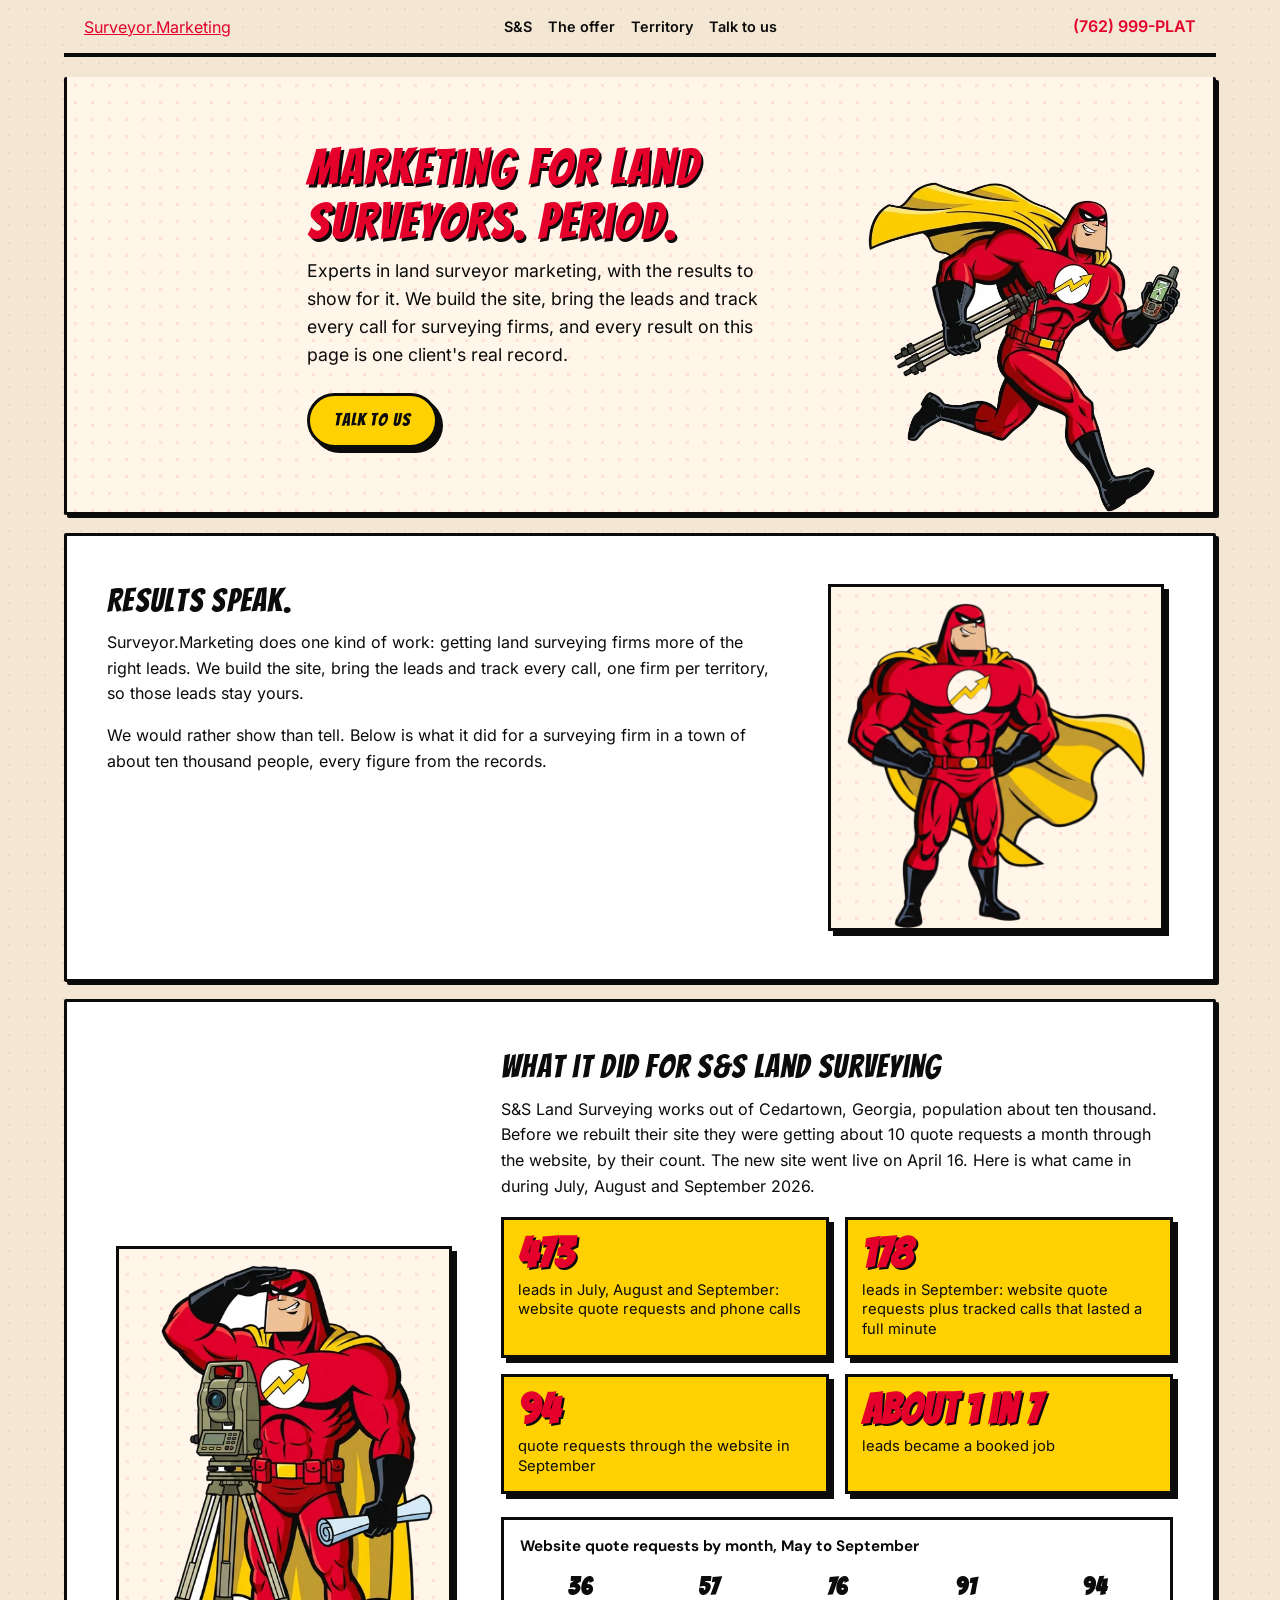
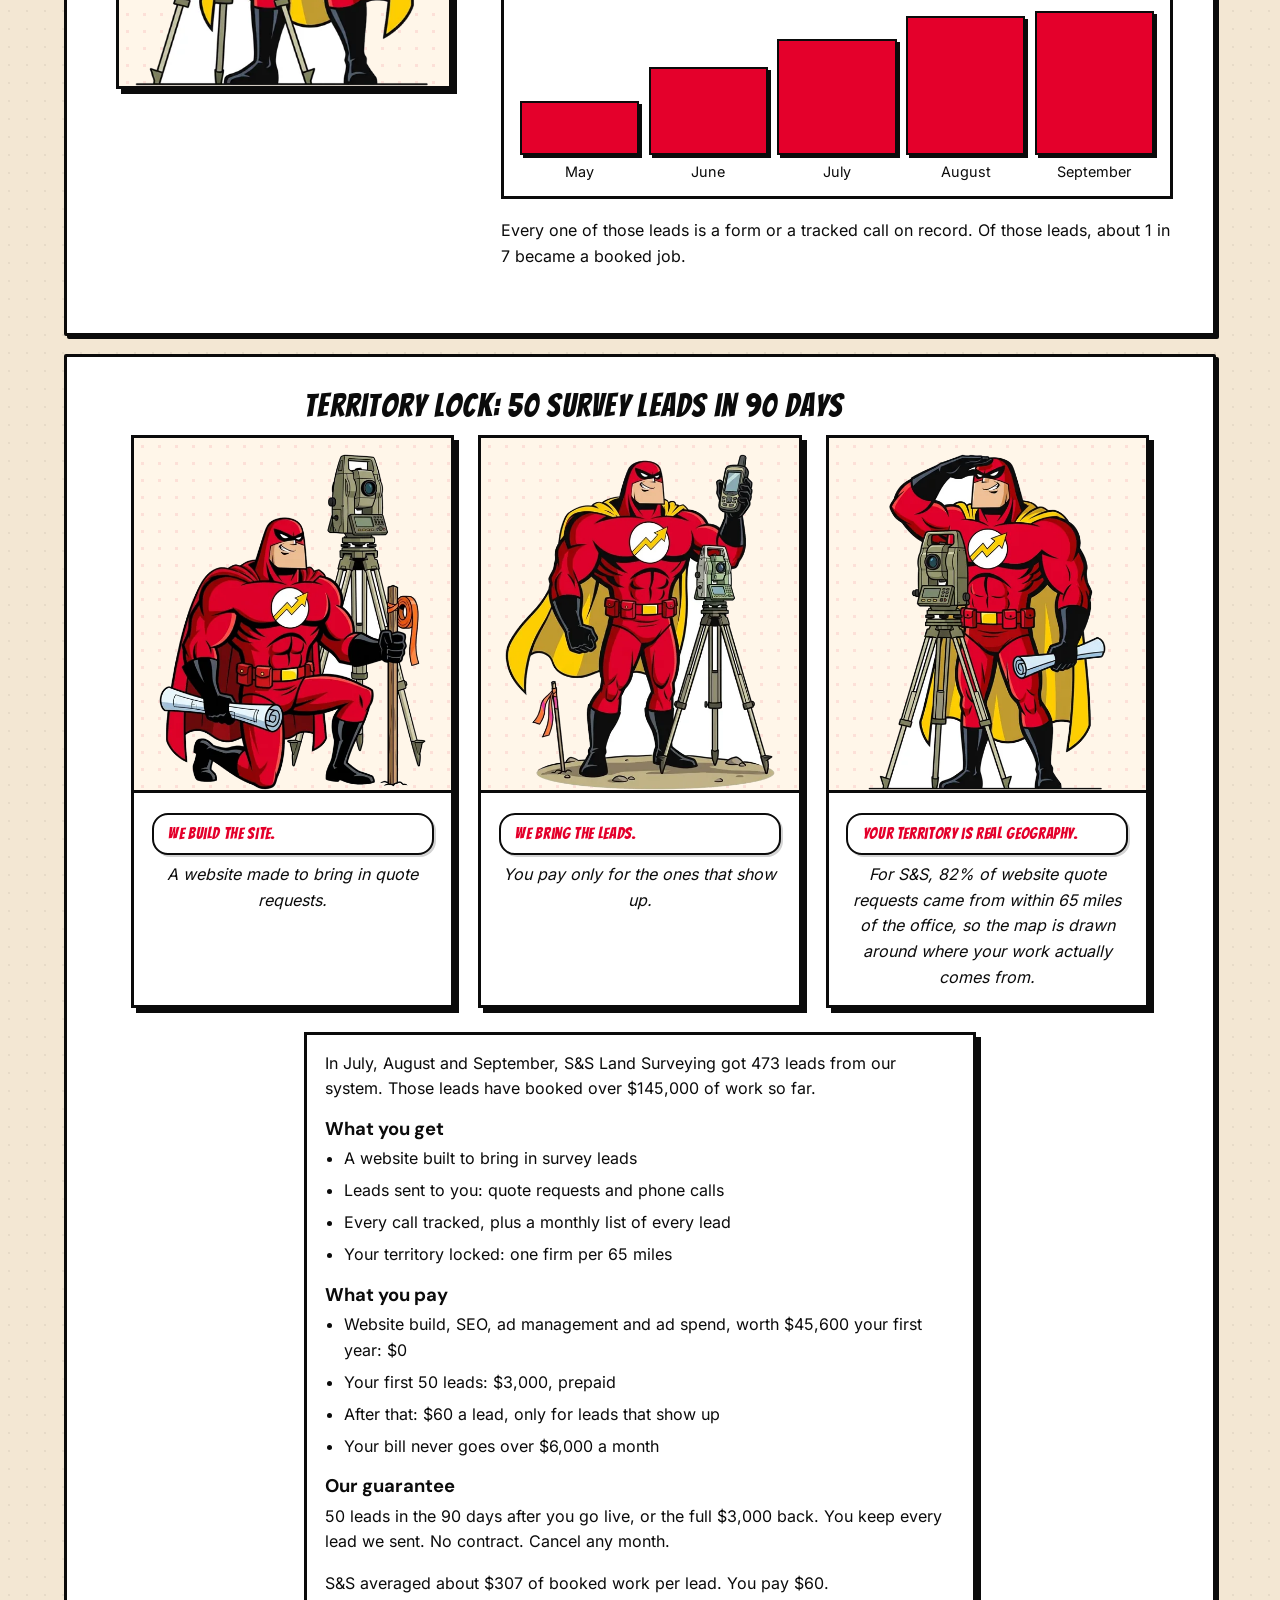
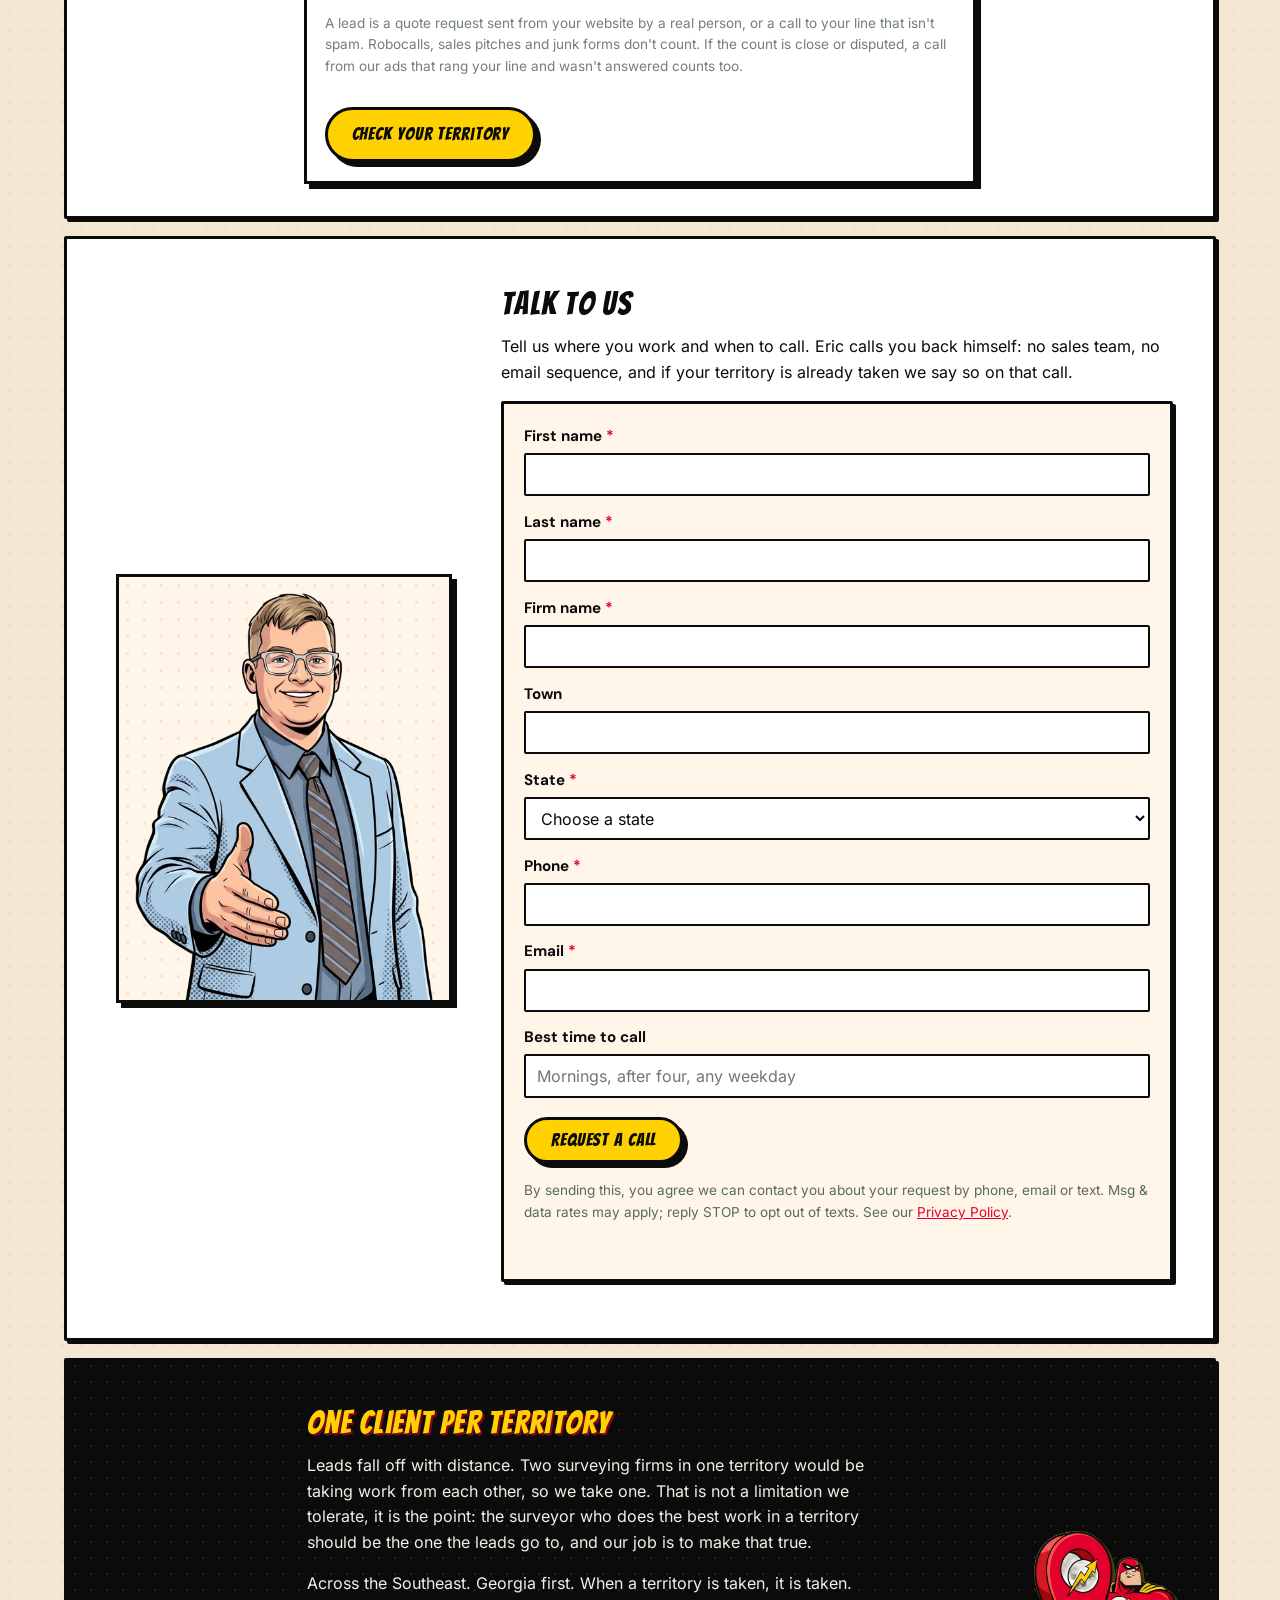
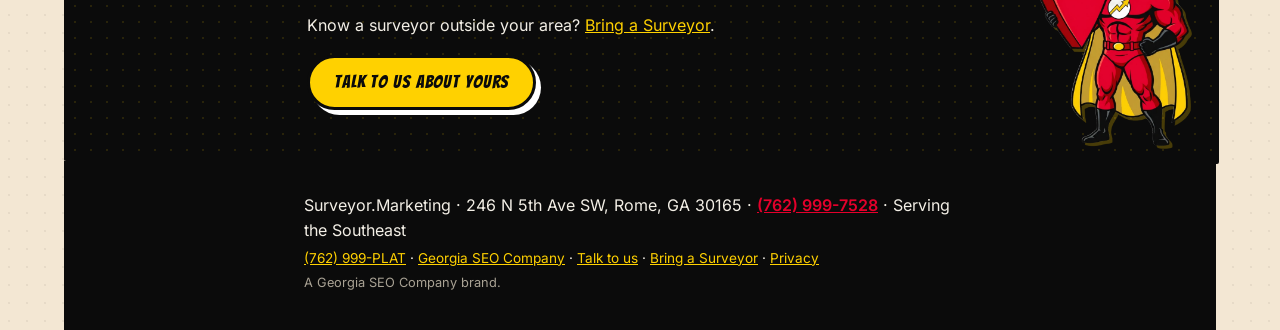
==== commit 2b11dc5b: "build 2026-10-14 Co-Authored-By: Claude Fable 5.1 <noreply@anthropic.com>" ====
--- a/index.html
+++ b/index.html
@@ -83,9 +83,9 @@
 <li>Your bill never goes over $6,000 a month</li>
 </ul>
 <h3>Our guarantee</h3>
-<p>If your first 50 leads don't arrive in 90 days, you get back every dollar we haven't earned. No contract. Cancel any month.</p>
+<p>50 leads in the 90 days after you go live, or the full $3,000 back. You keep every lead we sent. No contract. Cancel any month.</p>
 <p>S&amp;S averaged about $307 of booked work per lead. You pay $60.</p>
-<p class="smallprint">A lead is a quote request that isn't spam, or a call of a minute or more. Closing and mortgage surveys are not part of the program.</p>
+<p class="smallprint">A lead is a quote request sent from your website by a real person, or a call to your line that isn't spam. Robocalls, sales pitches and junk forms don't count. If the count is close or disputed, a call from our ads that rang your line and wasn't answered counts too.</p>
 <a class="cta" href="#talk">Check your territory</a>
 </div><!-- /offer --></section>
 <section class="art art-left"><h2>Talk to us</h2><div class="sec-body"><p id="talk">Tell us where you work and when to call. Eric calls you back himself: no sales team, no email sequence, and if your territory is already taken we say so on that call.</p>
@@ -116,7 +116,7 @@
 <script>
 (function () {
   var KEEP = 90 * 24 * 60 * 60 * 1000;
-  var MORE = 60, BASE = 50;
+  var MORE = 100, BASE = 50;
   var REFERRERS = {};
   var LETTERS = [];
   function slug(s) {
@@ -159,7 +159,7 @@
   var who = codes.ref && Object.prototype.hasOwnProperty.call(REFERRERS, codes.ref) ? REFERRERS[codes.ref] : null;
   if (slot && who) {
     slot.textContent = (who.name ? who.name + ' at ' + who.firm + ' sent you.' : 'A surveyor we work with sent you.') +
-      ' Because they did, your advance buys ' + MORE + ' leads instead of ' + BASE + ', and you keep the lower rate for as long as you stay.';
+      ' Ask them to introduce us on a call, or tell us they sent you when you call, and your advance covers your first ' + MORE + ' leads instead of ' + BASE + ', with a lower rate after that.';
     slot.hidden = false;
   }
 })();
--- a/assets/css/surveyor.css
+++ b/assets/css/surveyor.css
@@ -63,6 +63,8 @@
 .sm-offer li { margin: .25rem 0; }
 .sm-offer .smallprint { font-size: .85rem; opacity: .85; }
 .sm-offer .cta { margin-top: .8rem; display: inline-block; }
+/* /refer/: the small print under its price box clears the box's drop shadow. */
+.sm-offer + .smallprint { margin-top: 1.4rem; }
 
 /* The referral banner (plan 2026-10-14): shown only when a personal link's code is in the registry. */
 .sm-sent { background: var(--accent); border: var(--frame); box-shadow: var(--pop); padding: .7rem .9rem; font-weight: 700; margin: 0 0 1rem; }
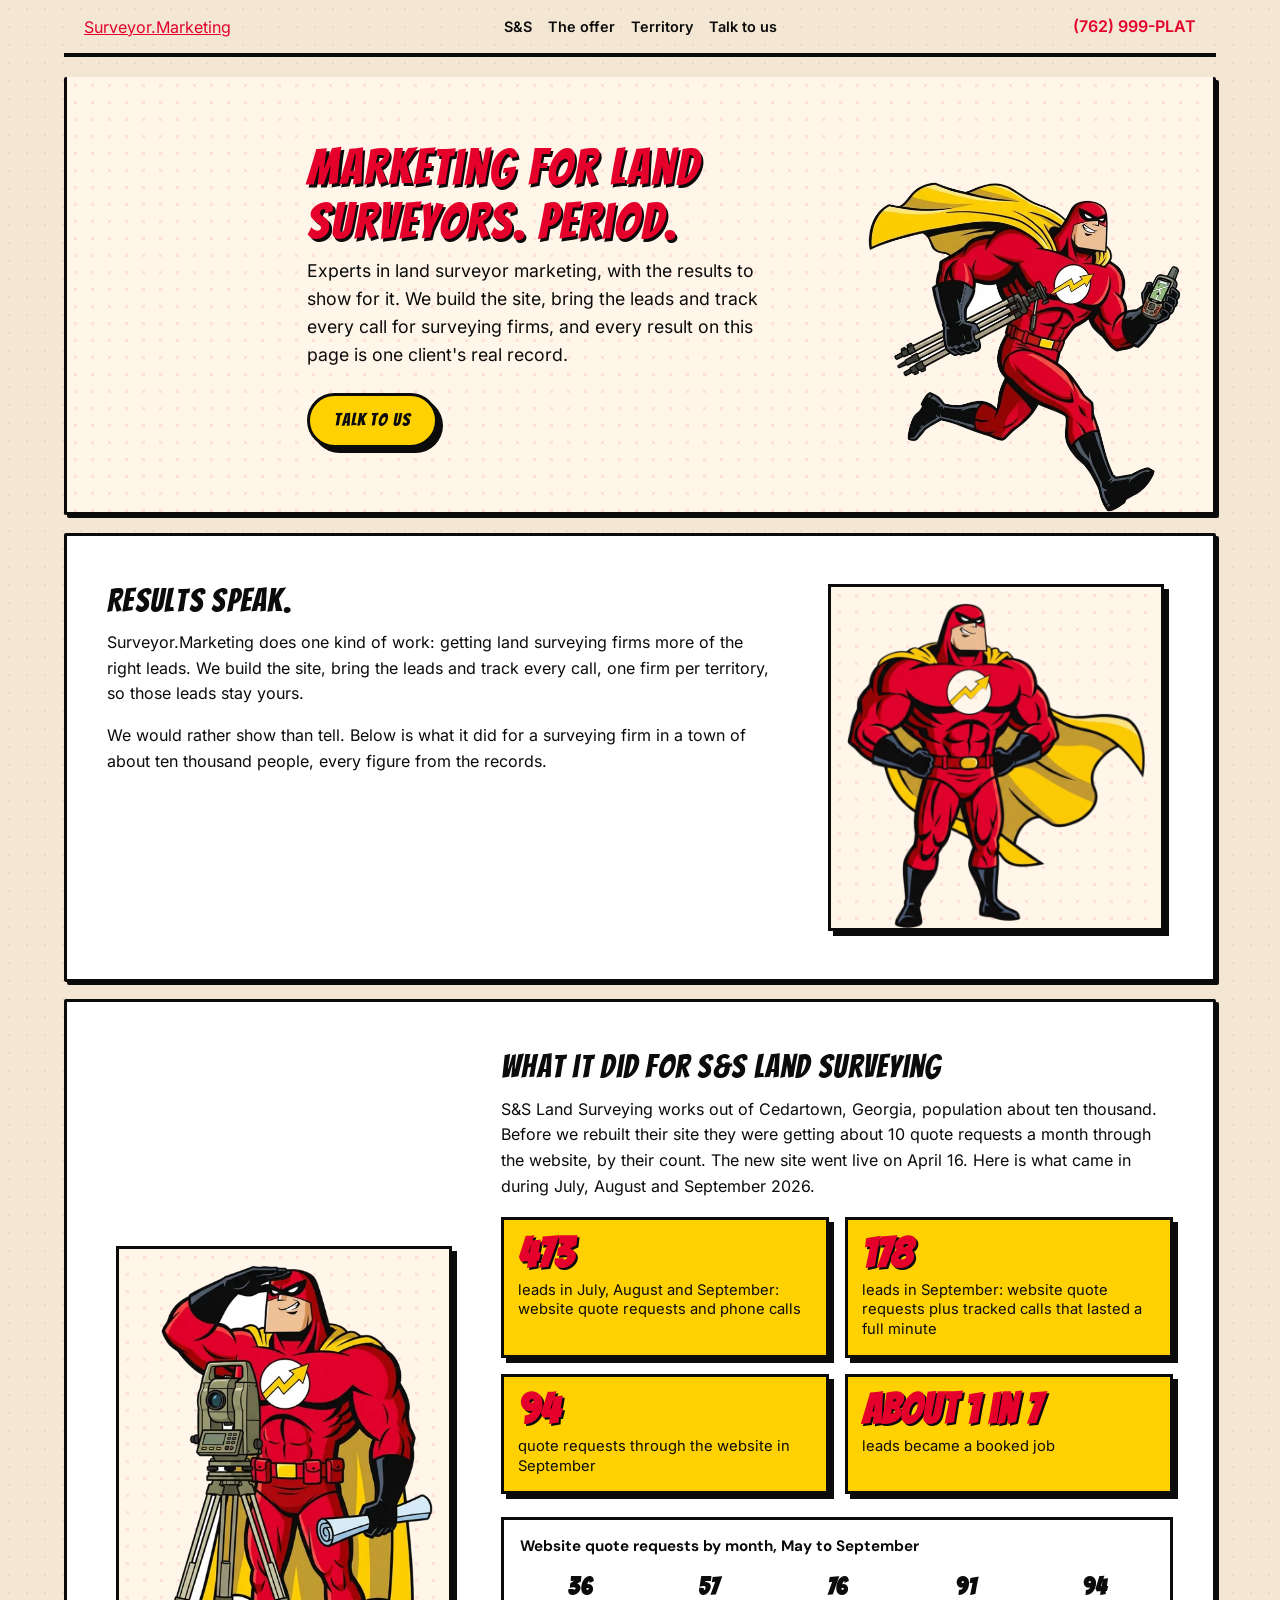
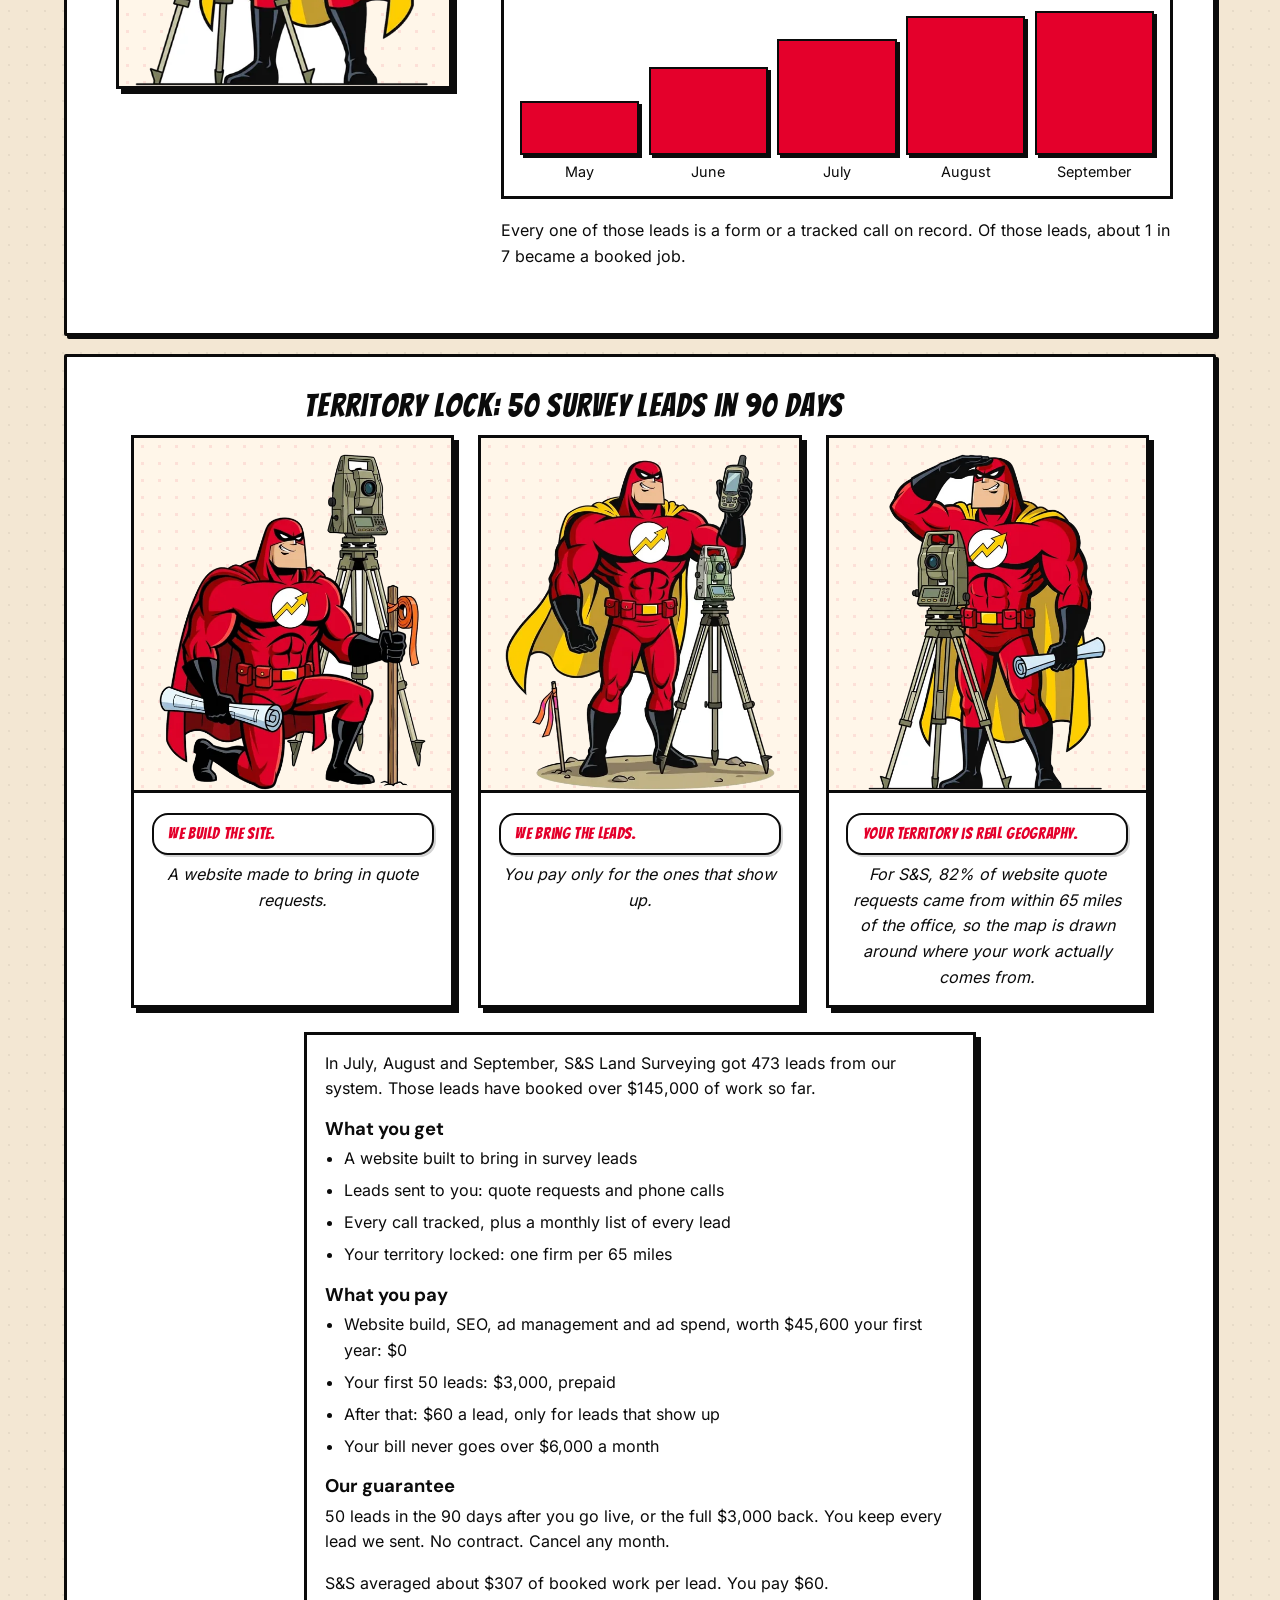
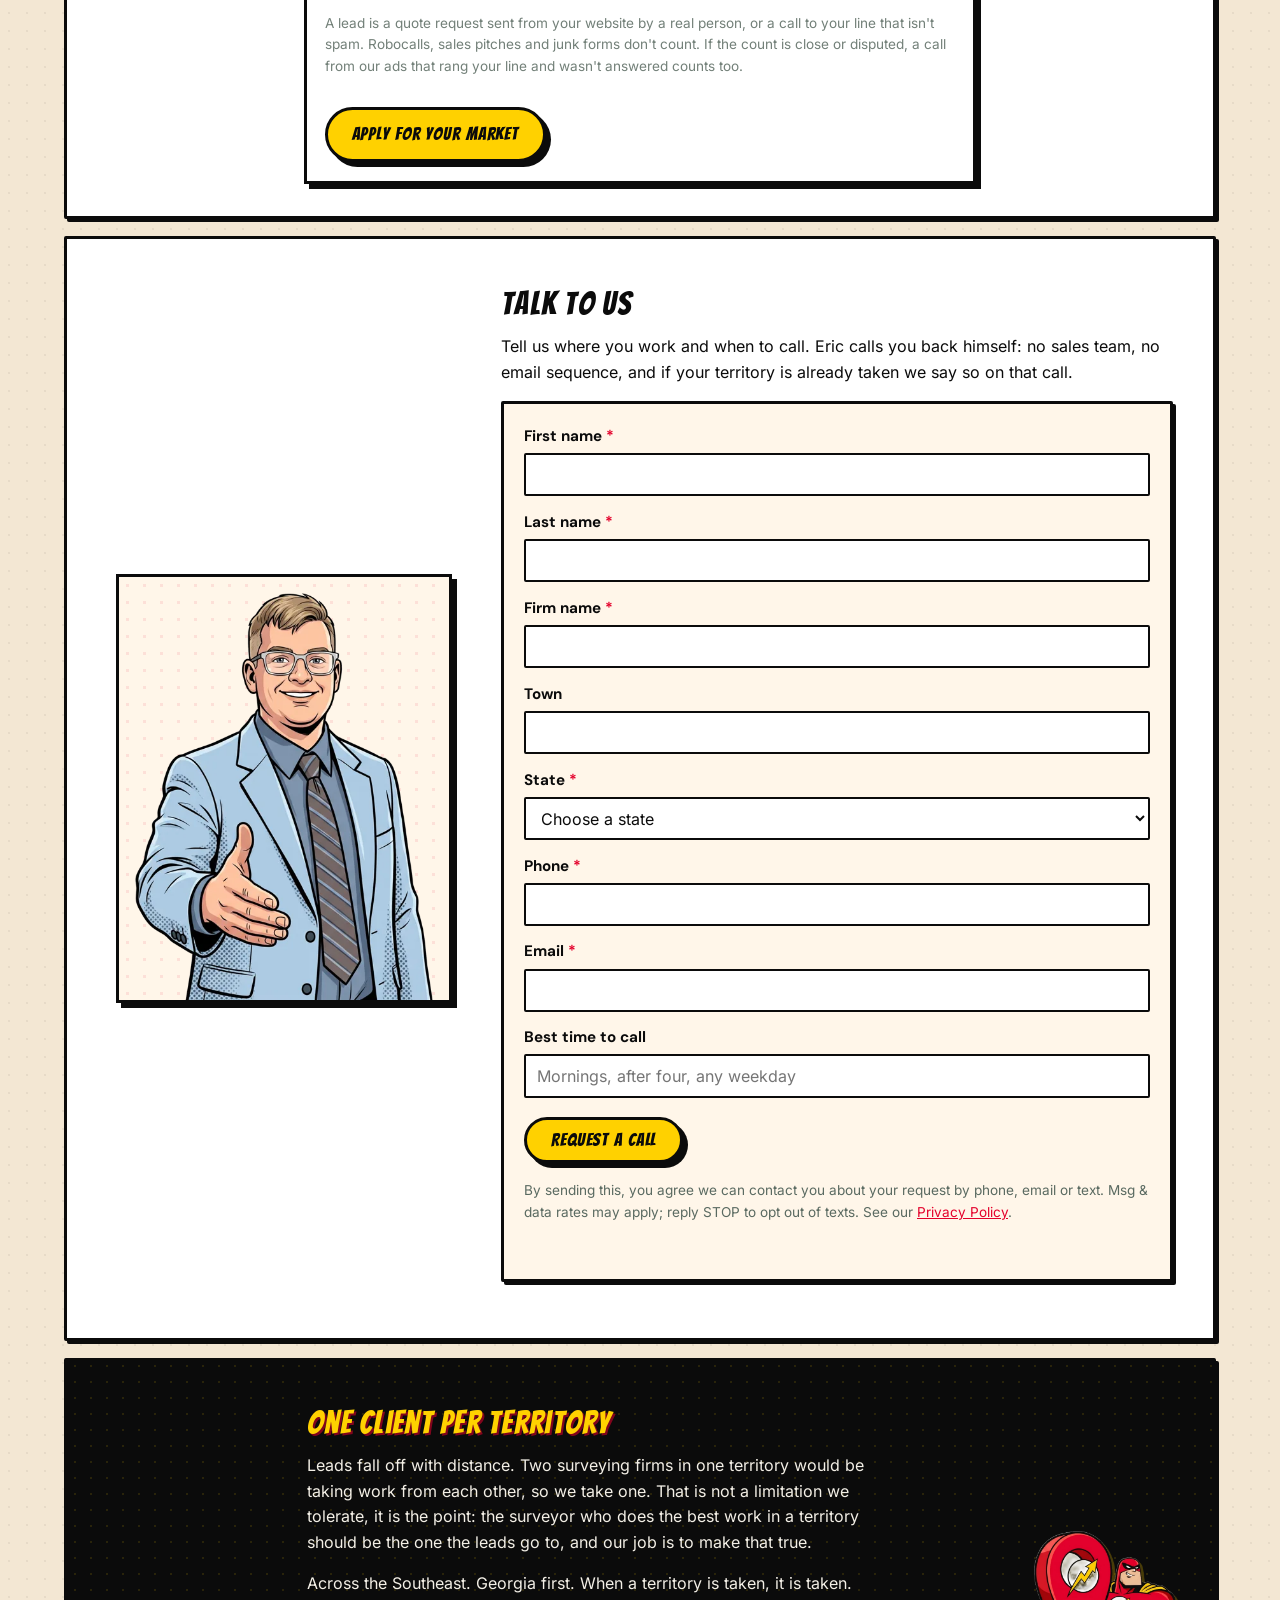
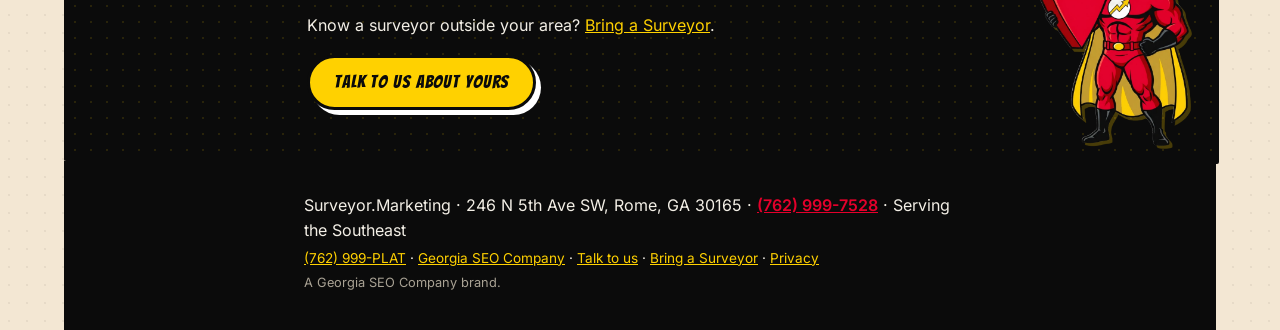
==== commit 457cbd6a: "build 2026-10-15 Co-Authored-By: Claude Fable 5.1 <noreply@anthropic.com>" ====
--- a/index.html
+++ b/index.html
@@ -86,7 +86,7 @@
 <p>50 leads in the 90 days after you go live, or the full $3,000 back. You keep every lead we sent. No contract. Cancel any month.</p>
 <p>S&amp;S averaged about $307 of booked work per lead. You pay $60.</p>
 <p class="smallprint">A lead is a quote request sent from your website by a real person, or a call to your line that isn't spam. Robocalls, sales pitches and junk forms don't count. If the count is close or disputed, a call from our ads that rang your line and wasn't answered counts too.</p>
-<a class="cta" href="#talk">Check your territory</a>
+<a class="cta" href="#talk">Apply for your market</a>
 </div><!-- /offer --></section>
 <section class="art art-left"><h2>Talk to us</h2><div class="sec-body"><p id="talk">Tell us where you work and when to call. Eric calls you back himself: no sales team, no email sequence, and if your territory is already taken we say so on that call.</p>
 <div class="leadform">
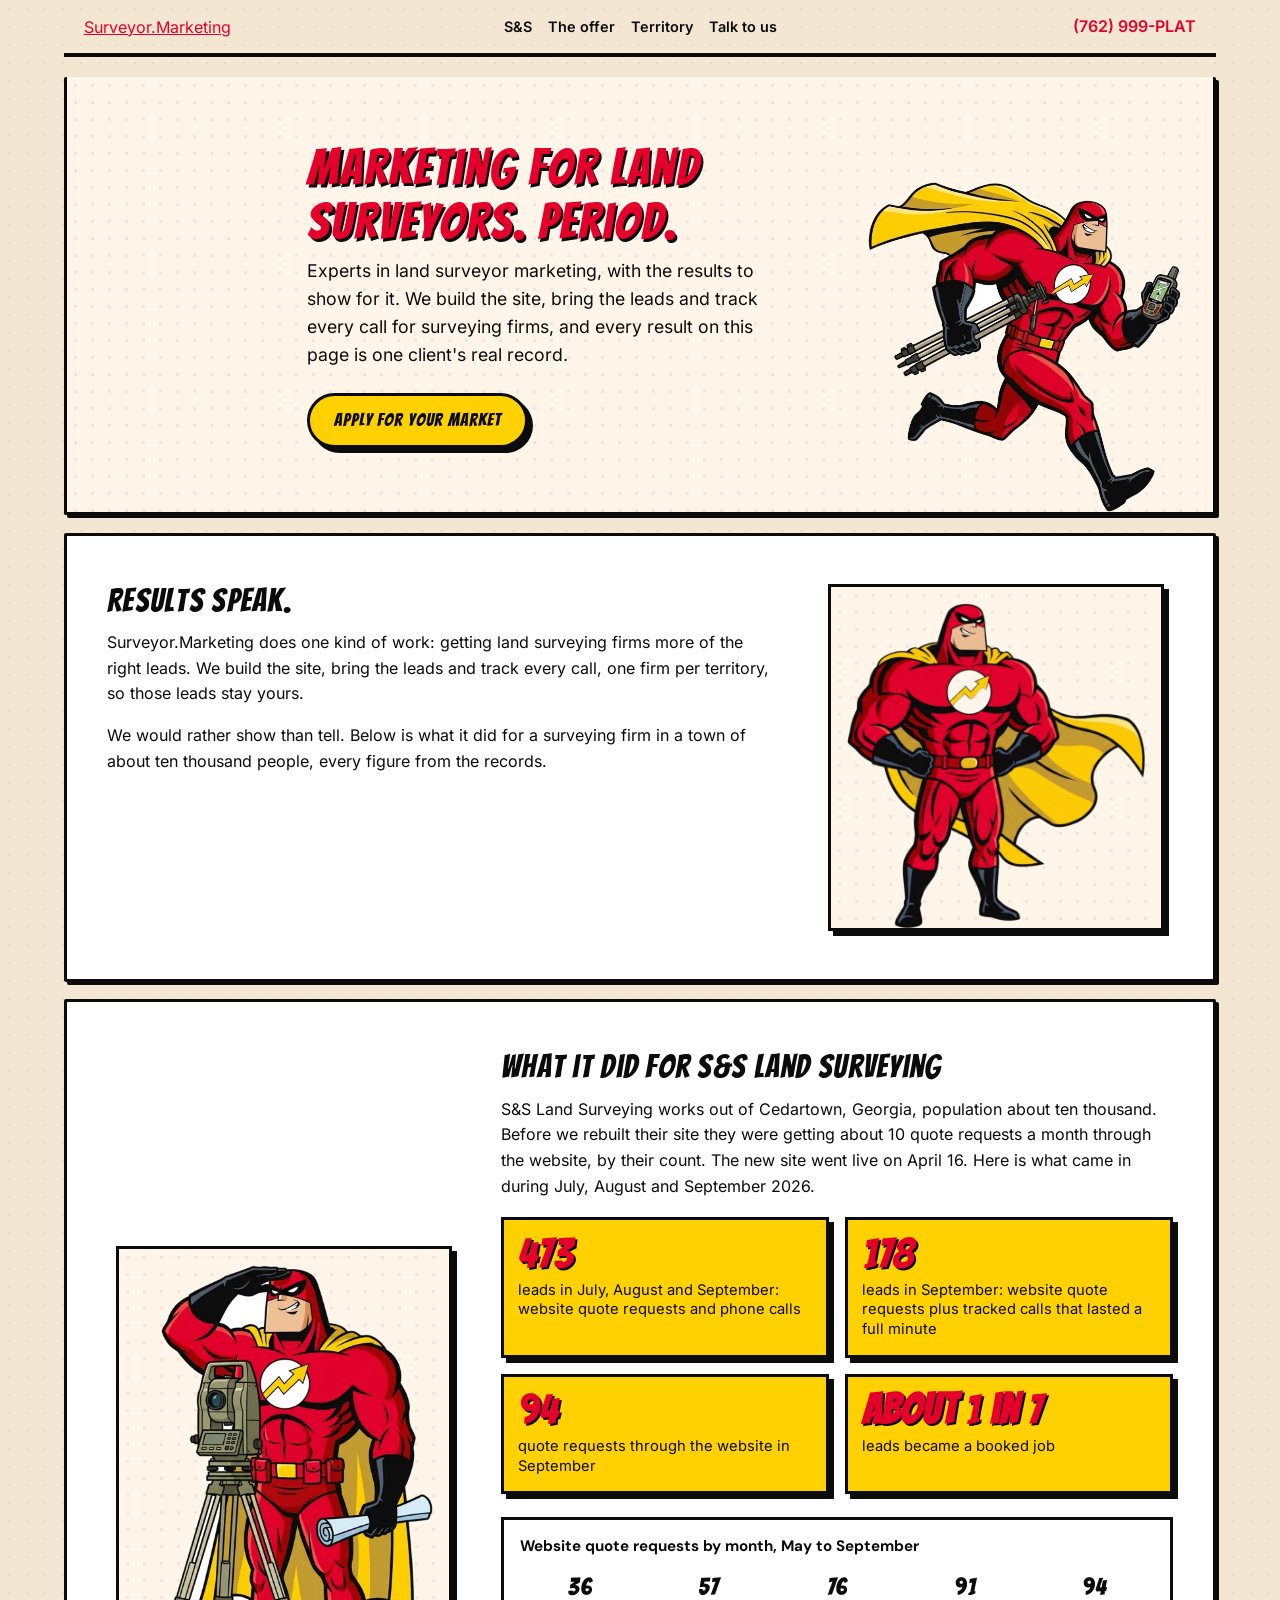
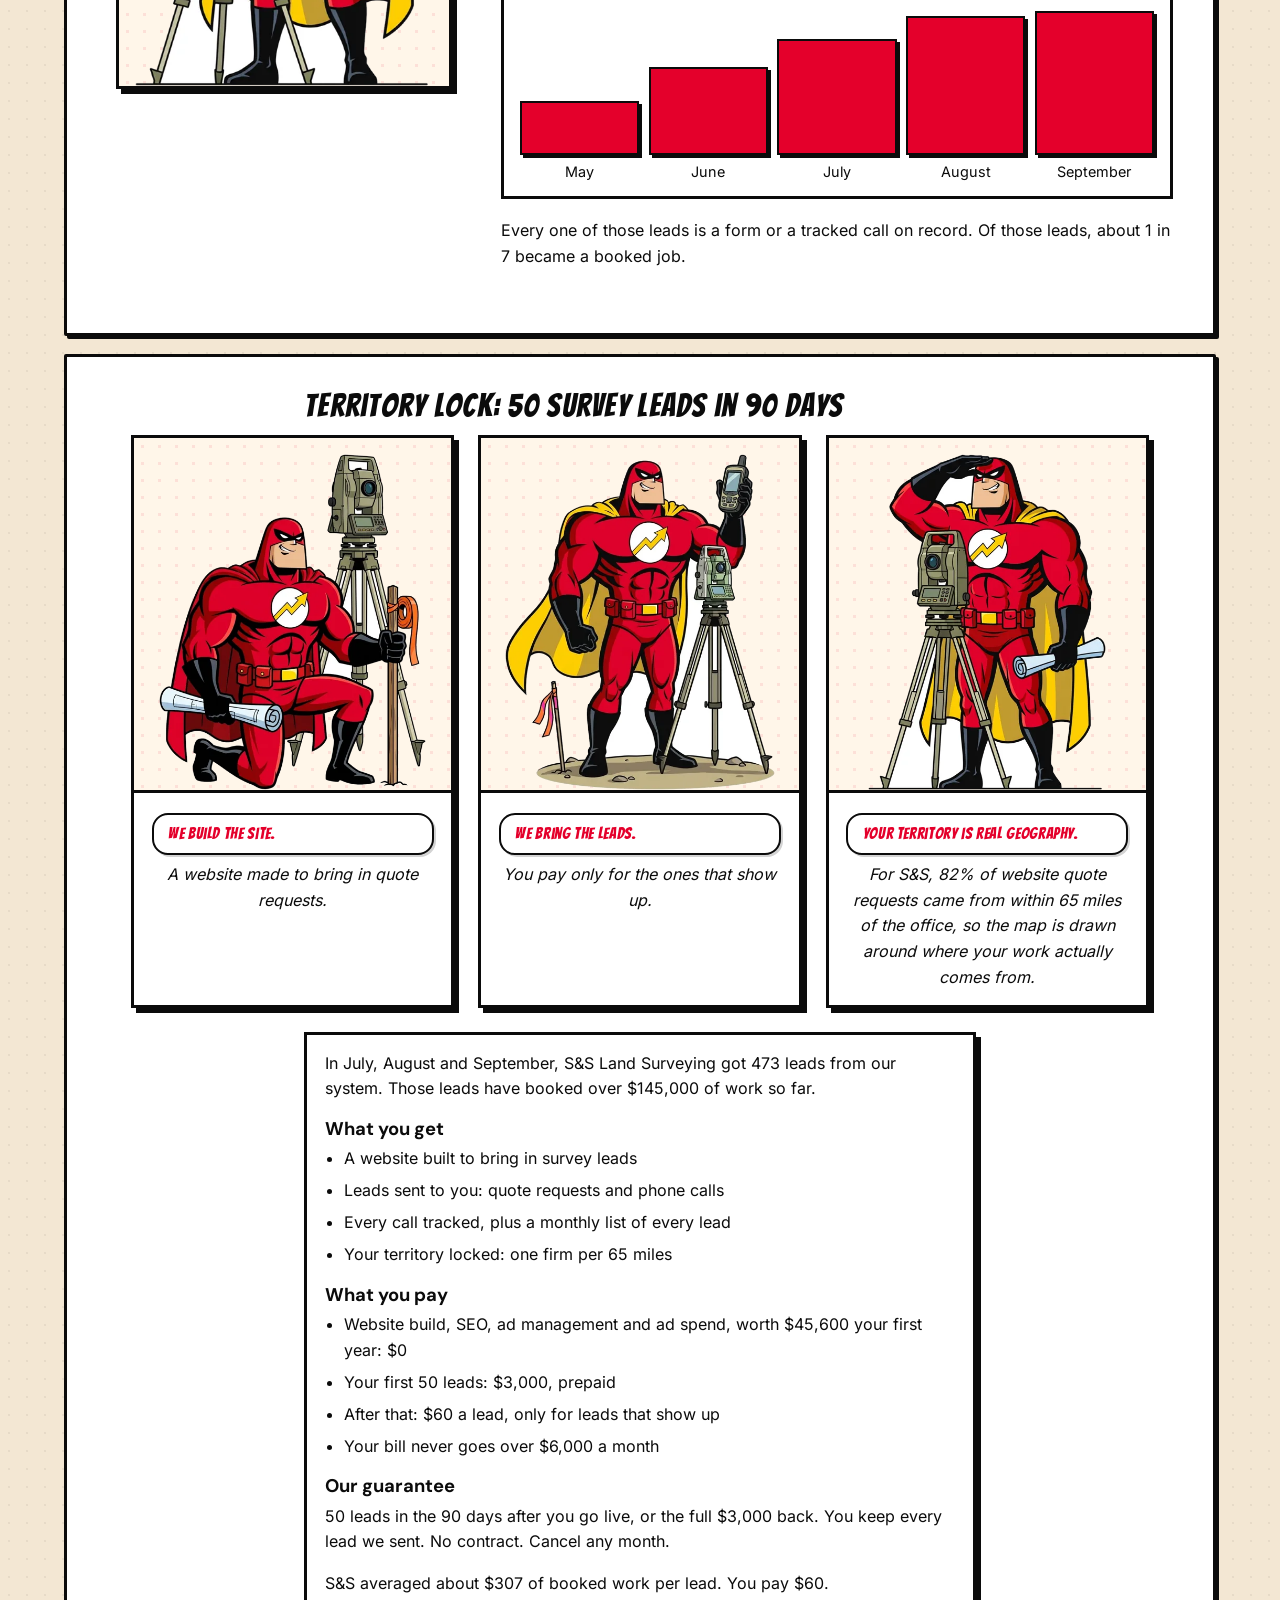
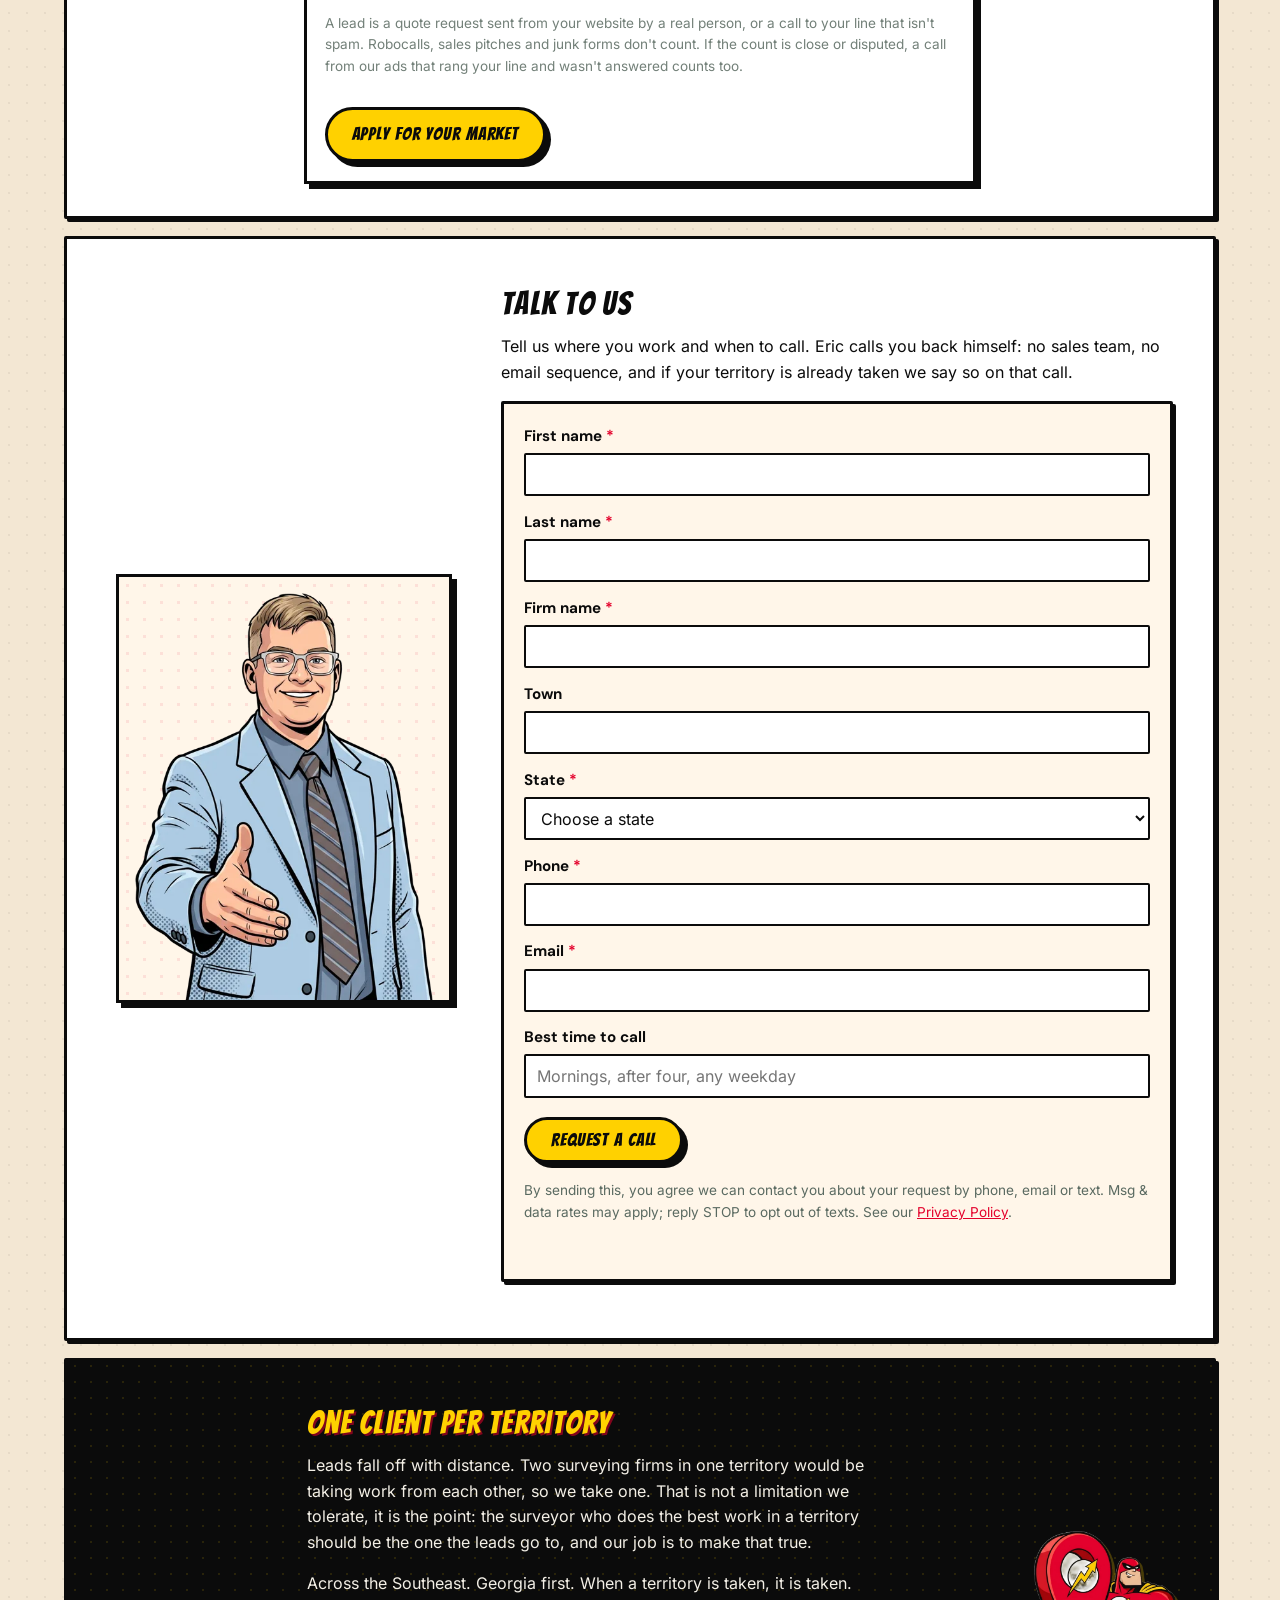
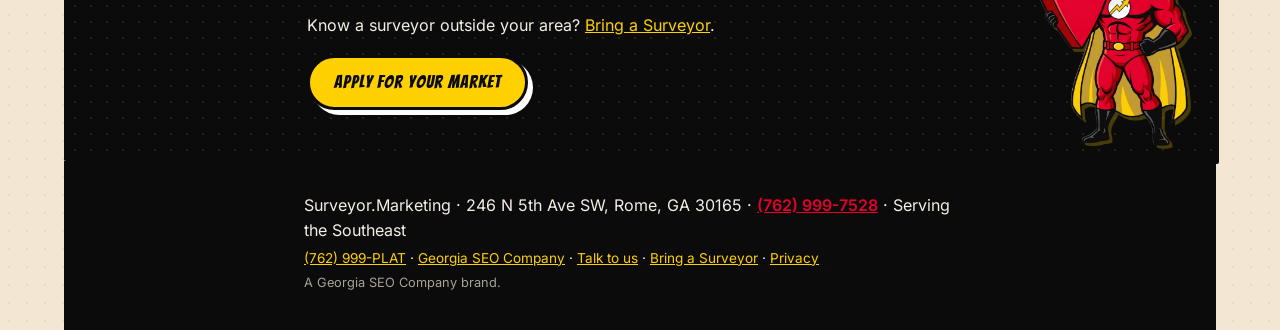
==== commit e40c679a: "build 2026-10-16 Co-Authored-By: Claude Fable 5.1 <noreply@anthropic.com>" ====
--- a/index.html
+++ b/index.html
@@ -34,7 +34,7 @@
 <header class="hd"><a class="logo" href="/" aria-label="Surveyor.Marketing home">Surveyor.Marketing</a><button class="navtoggle" type="button" aria-expanded="false" aria-controls="sitenav" aria-label="Menu"><span class="bars" aria-hidden="true"></span></button><nav id="sitenav"><a href="#proof">S&amp;S</a><a href="#offer">The offer</a><a href="#territory">Territory</a><a href="#talk">Talk to us</a></nav><a class="tel" href="tel:+17629997528">(762) 999-PLAT</a></header>
 <main id="main">
 
-<section class="hero"><h1>Marketing for Land Surveyors. Period.</h1><p class="lead">Experts in land surveyor marketing, with the results to show for it. We build the site, bring the leads and track every call for surveying firms, and every result on this page is one client's real record.</p><a class="cta" href="#talk">Talk to us</a><img class="mascot-hero" src="/assets/img/mascot/pose-survey-stride.webp" alt="" aria-hidden="true" width="340" height="340"></section>
+<section class="hero"><h1>Marketing for Land Surveyors. Period.</h1><p class="lead">Experts in land surveyor marketing, with the results to show for it. We build the site, bring the leads and track every call for surveying firms, and every result on this page is one client's real record.</p><a class="cta" href="#talk">Apply for your market</a><img class="mascot-hero" src="/assets/img/mascot/pose-survey-stride.webp" alt="" aria-hidden="true" width="340" height="340"></section>
 <section class="art art-right"><h2>Results speak.</h2><div class="sec-body"><p id="sm-sent" class="sm-sent" role="status" hidden></p>
 <p>Surveyor.Marketing does one kind of work: getting land surveying firms more of the right leads. We build the site, bring the leads and track every call, one firm per territory, so those leads stay yours.</p>
 <p>We would rather show than tell. Below is what it did for a surveying firm in a town of about ten thousand people, every figure from the records.</p></div><img class="sec-art" src="/assets/img/story/pose-hands-on-hips.webp" alt="" aria-hidden="true" loading="lazy" decoding="async" width="1200" height="670"></section>
@@ -111,7 +111,7 @@
 <section class="closing sm-band"><h2>One client per territory</h2><p id="territory">Leads fall off with distance. Two surveying firms in one territory would be taking work from each other, so we take one. That is not a limitation we tolerate, it is the point: the surveyor who does the best work in a territory should be the one the leads go to, and our job is to make that true.</p>
 <p>Across the Southeast. Georgia first. When a territory is taken, it is taken.</p>
 <p>Know a surveyor outside your area? <a href="/refer/">Bring a Surveyor</a>.</p>
-<a class="cta" href="#talk">Talk to us about yours</a>
+<a class="cta" href="#talk">Apply for your market</a>
 <img class="mascot-closing" src="/assets/img/mascot/pose-pin-carry.webp" alt="" aria-hidden="true" width="340" height="340" loading="lazy" decoding="async">
 <script>
 (function () {
@@ -168,9 +168,9 @@
 
 </main>
 <footer class="ft"><p>Surveyor.Marketing · 246 N 5th Ave SW, Rome, GA 30165 · <a class="tel" href="tel:+17629997528">(762) 999-7528</a> · Serving the Southeast</p><p class="links"><a href="tel:+17629997528">(762) 999-PLAT</a> · <a href="https://www.georgiaseocompany.com/">Georgia SEO Company</a> · <a href="#talk">Talk to us</a> · <a href="/refer/">Bring a Surveyor</a> · <a href="/privacy/">Privacy</a></p><p class="legal">A Georgia SEO Company brand.</p></footer>
-<div class="stickycta" role="complementary" aria-label="Call or talk to us">
+<div class="stickycta" role="complementary" aria-label="Call or apply for your market">
 <a class="sticky-tel" href="tel:+17629997528"><span aria-hidden="true">&#9742;</span> (762) 999-PLAT</a>
-<a class="sticky-cta" href="#talk">Talk to us</a>
+<a class="sticky-cta" href="#talk">Apply for your market</a>
 </div>
 <script>
 (function () {
--- a/assets/css/surveyor.css
+++ b/assets/css/surveyor.css
@@ -80,3 +80,10 @@
    two groups read as two. The button's hard shadow also needs air above the consent line, on the home call form too. */
 .lf-set:not(:last-of-type) { margin-bottom: 1.3rem; background: linear-gradient(var(--ink), var(--ink)) bottom left / 100% 2px no-repeat; }
 .leadform .lf-consent { margin-top: 1.1rem; }
+/* Bangers draws its 1 with a long flag, so 178 reads as 778. 0-9 come from a digits-only cut of Bangers whose 1 has a
+   foot (tools/make-sm-digits.py); letters stay plain Bangers. */
+@font-face { font-family: 'SM Digits'; src: url(/assets/fonts/sm-digits.woff2) format('woff2'); font-weight: 100 900; font-display: swap; unicode-range: U+0030-0039; }
+:root { --font-display: 'SM Digits', 'Bangers', 'DM Sans', system-ui, Arial, sans-serif; }
+/* The sticky bar's two buttons fit one line at 390px; on narrower phones their text scales down instead of wrapping
+   (a two-line bar outgrows the body's bottom padding and can cover the footer's last line). */
+.stickycta a.sticky-cta, .stickycta a.sticky-tel { white-space: nowrap; font-size: min(.95rem, calc(4.5vw - 2.6px)); }
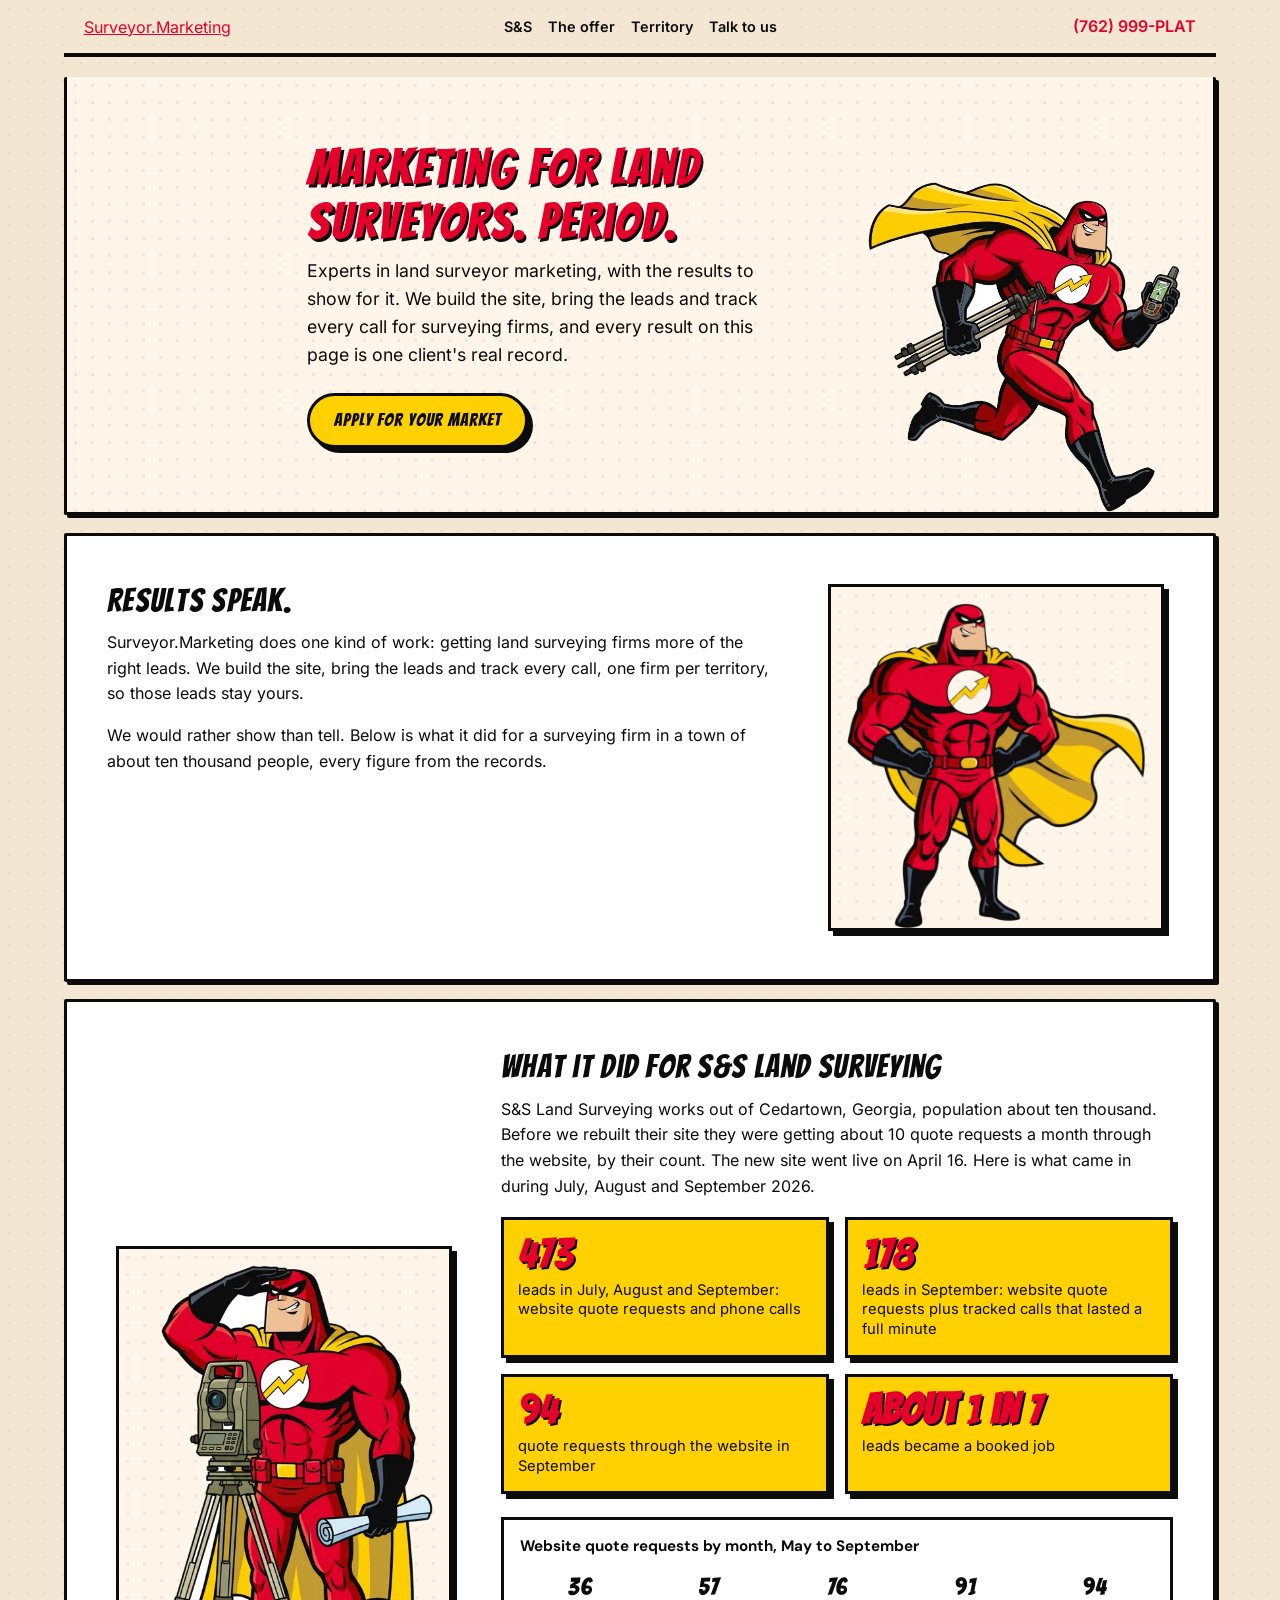
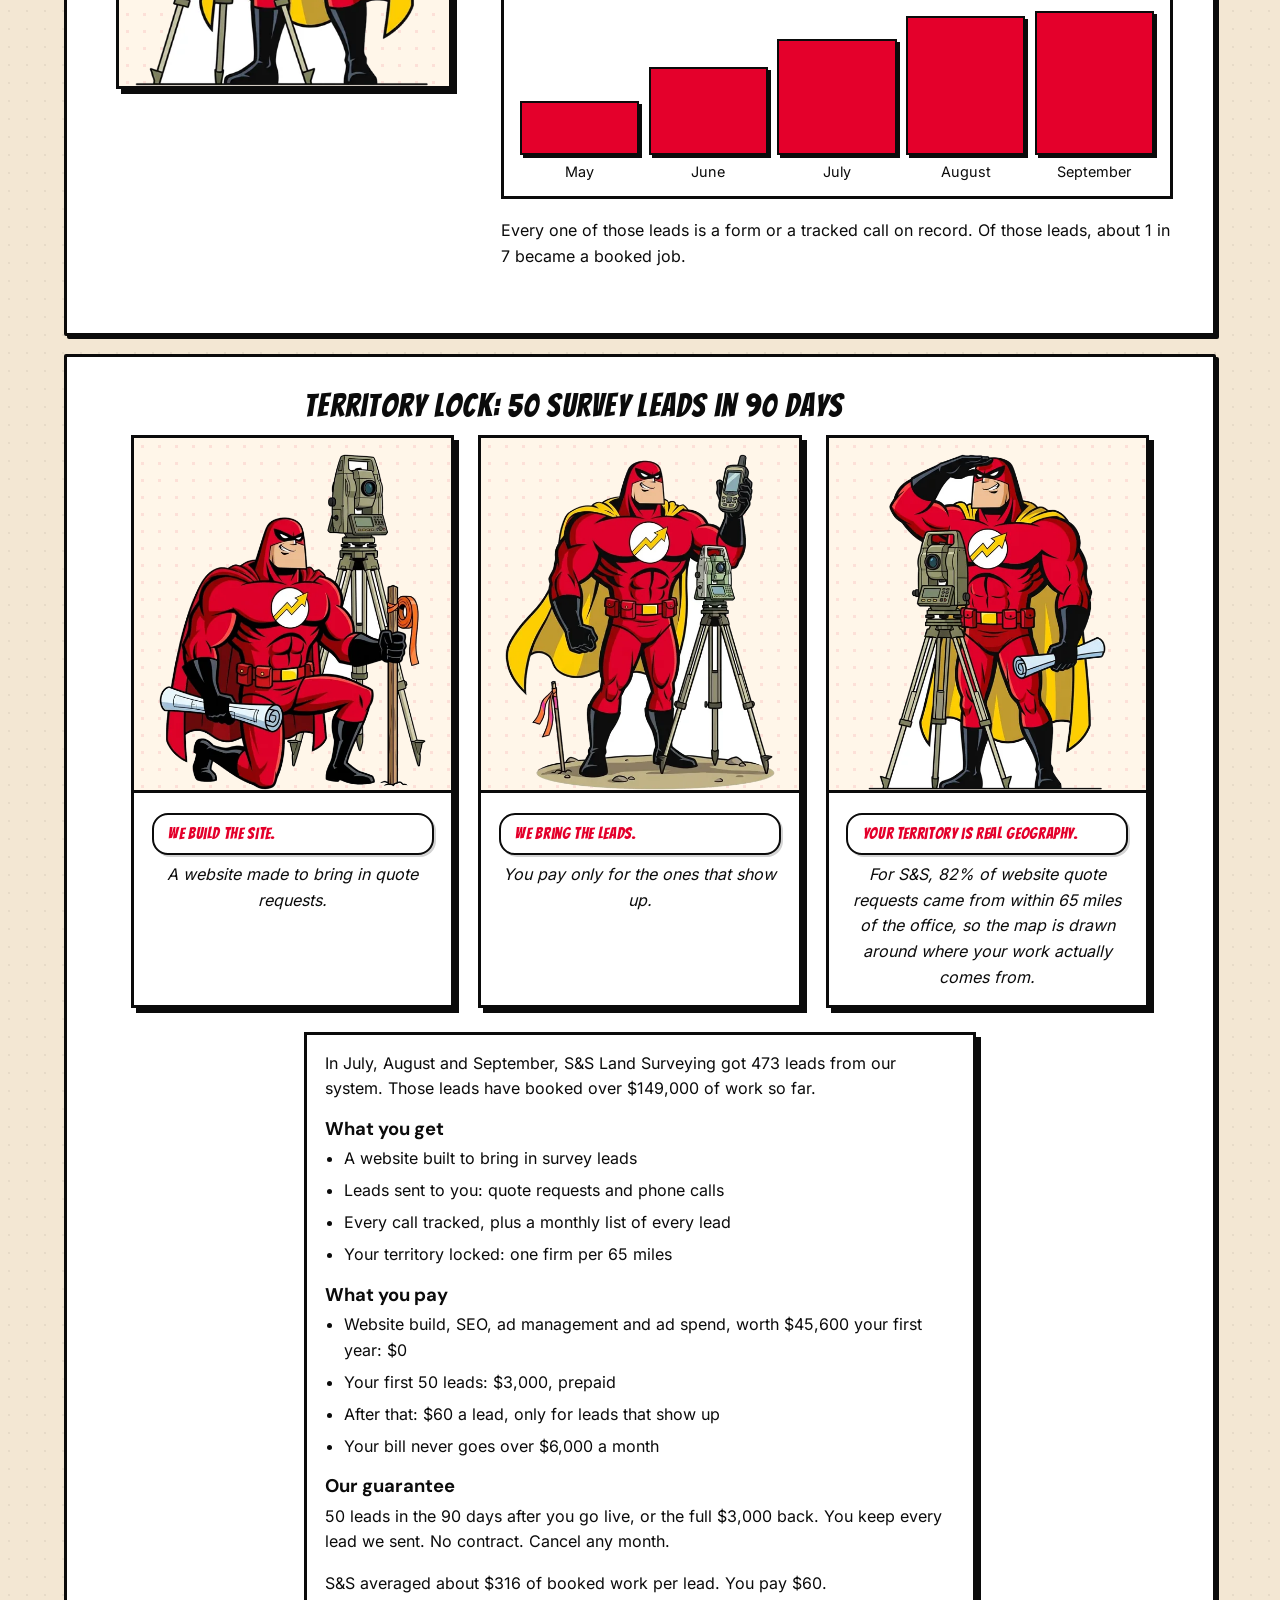
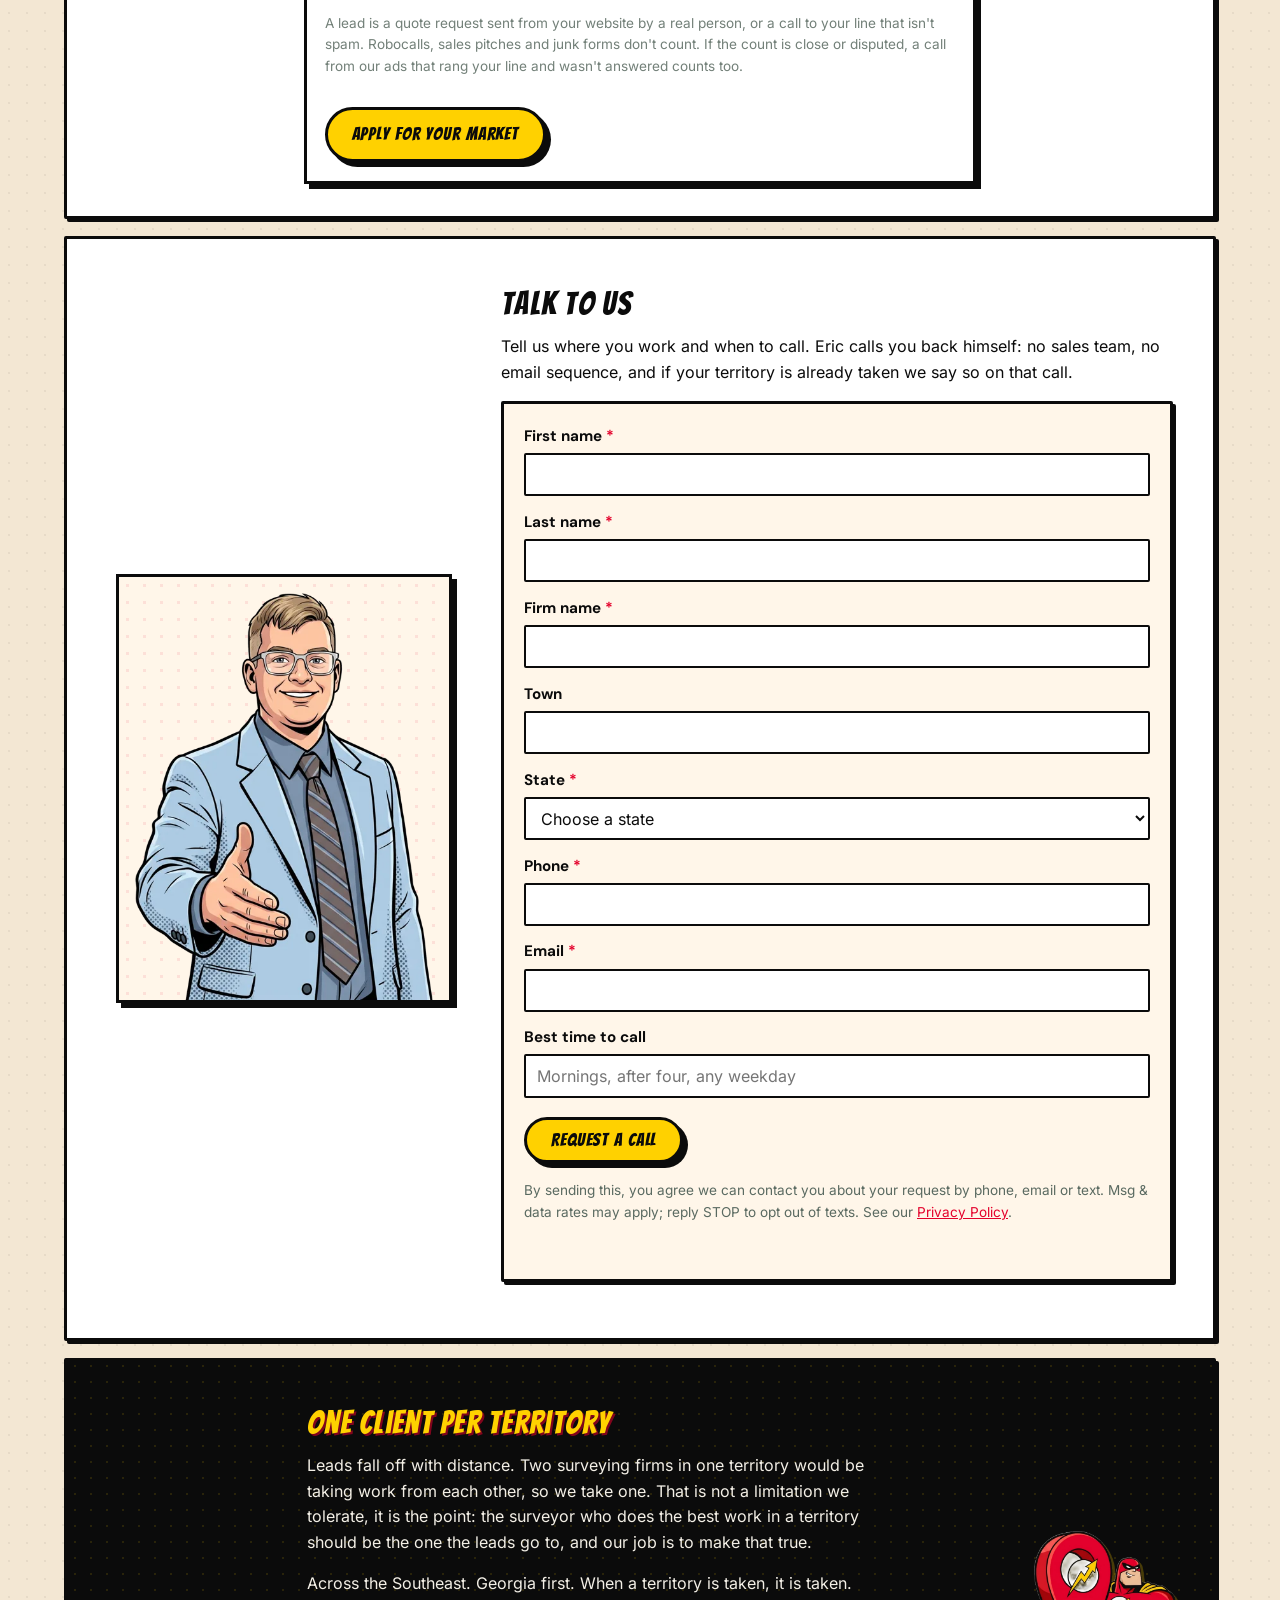
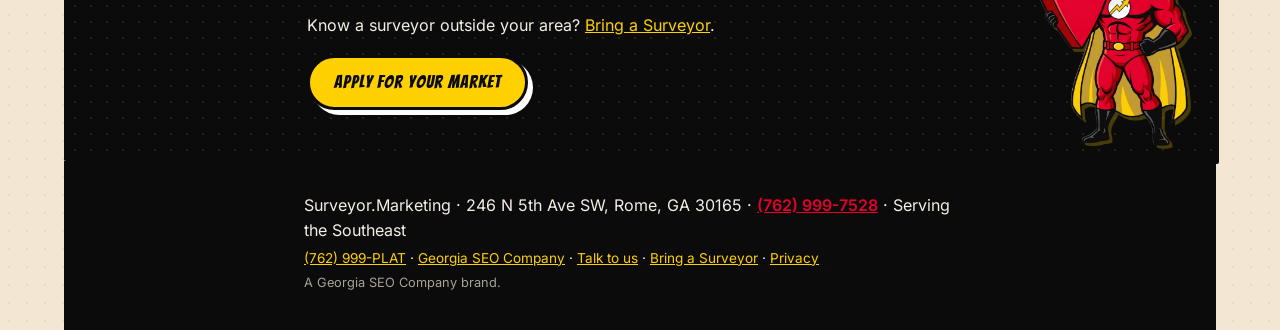
==== commit a5f8c431: "build 2026-10-29 Co-Authored-By: Claude Fable 5.1 <noreply@anthropic.com>" ====
--- a/index.html
+++ b/index.html
@@ -67,7 +67,7 @@
 </figure>
 </div></div>
 <div id="offer" class="sm-offer">
-<p>In July, August and September, S&amp;S Land Surveying got 473 leads from our system. Those leads have booked over $145,000 of work so far.</p>
+<p>In July, August and September, S&amp;S Land Surveying got 473 leads from our system. Those leads have booked over $149,000 of work so far.</p>
 <h3>What you get</h3>
 <ul>
 <li>A website built to bring in survey leads</li>
@@ -84,7 +84,7 @@
 </ul>
 <h3>Our guarantee</h3>
 <p>50 leads in the 90 days after you go live, or the full $3,000 back. You keep every lead we sent. No contract. Cancel any month.</p>
-<p>S&amp;S averaged about $307 of booked work per lead. You pay $60.</p>
+<p>S&amp;S averaged about $316 of booked work per lead. You pay $60.</p>
 <p class="smallprint">A lead is a quote request sent from your website by a real person, or a call to your line that isn't spam. Robocalls, sales pitches and junk forms don't count. If the count is close or disputed, a call from our ads that rang your line and wasn't answered counts too.</p>
 <a class="cta" href="#talk">Apply for your market</a>
 </div><!-- /offer --></section>
--- a/assets/css/site.css
+++ b/assets/css/site.css
@@ -992,6 +992,8 @@
   }
   .sticky-tel { background: #fff; color: var(--ink); }
   .sticky-cta { background: var(--accent); color: var(--ink); }
+  /* A page without the audit button (p.noStickyCta) gives the phone button the whole bar. */
+  .stickycta a:only-child { grid-column: 1 / -1; }
   .stickycta a:focus-visible { outline: 3px solid #fff; outline-offset: 2px; }
   body { padding-bottom: 4.6rem; }
 }
@@ -1289,3 +1291,57 @@
   line-height: 1.45;
 }
 main h3 + .hublist { margin-top: .5rem; }
+
+/* ------------------------------------------------------------------ /call/ booking calendar
+   GHL's booking widget in an iframe (content/core.mjs, /call/). The widget draws its own white
+   card, so the section only gives it room: a smaller gutter on a phone, where the calendar needs
+   every pixel of width, and a column wider than the 42rem prose measure from 48rem. The widget
+   decides its layout from the frame's own width (measured 2026-10-24: stacked at 716px, day grid
+   and list of times side by side at 768px), so a frame near 800px gets the roomier layout.
+   The frame wrapper does three jobs. It is the comic frame on a wide screen (on a phone the panel
+   already is one). It paints the halftone wash and a short "Loading the calendar" line while
+   form_embed.js holds the iframe invisible, and the iframe's own white background covers both the
+   moment the widget answers. And it reserves a height, so the page does not collapse around an
+   empty box while the widget loads; form_embed.js then sets the real height, which wins whenever
+   it is taller. */
+section.callcal { padding-top: 1.5rem; padding-bottom: 1.5rem; }
+@media (max-width: 47.99rem) {
+  section.callcal { padding-left: .6rem; padding-right: .6rem; }
+  .callcal-alt { padding: 0 .65rem; }
+}
+@media (min-width: 48rem) {
+  section.callcal {
+    padding-left: max(1.25rem, calc((100% - 52rem) / 2));
+    padding-right: max(1.25rem, calc((100% - 52rem) / 2));
+  }
+  .callcal-frame { border: var(--frame); box-shadow: var(--pop-panel); }
+}
+.callcal-frame {
+  position: relative;
+  min-height: 34rem;
+  background:
+    radial-gradient(circle, rgba(228, 0, 43, .09) 1.6px, transparent 1.6px) 0 0 / 17px 17px,
+    var(--wash);
+}
+.callcal-frame::before {
+  content: 'Loading the calendar';
+  content: 'Loading the calendar' / '';
+  position: absolute;
+  inset: 0;
+  display: flex;
+  align-items: center;
+  justify-content: center;
+  font-family: var(--font-display);
+  font-size: 1.5rem;
+  letter-spacing: .04em;
+  color: rgba(11, 11, 11, .55);
+}
+.callcal-frame iframe {
+  position: relative;
+  display: block;
+  width: 100%;
+  min-height: 34rem;
+  border: 0;
+  background: #fff;
+}
+.callcal-alt { margin: 1.1rem 0 0; font-size: .95rem; }
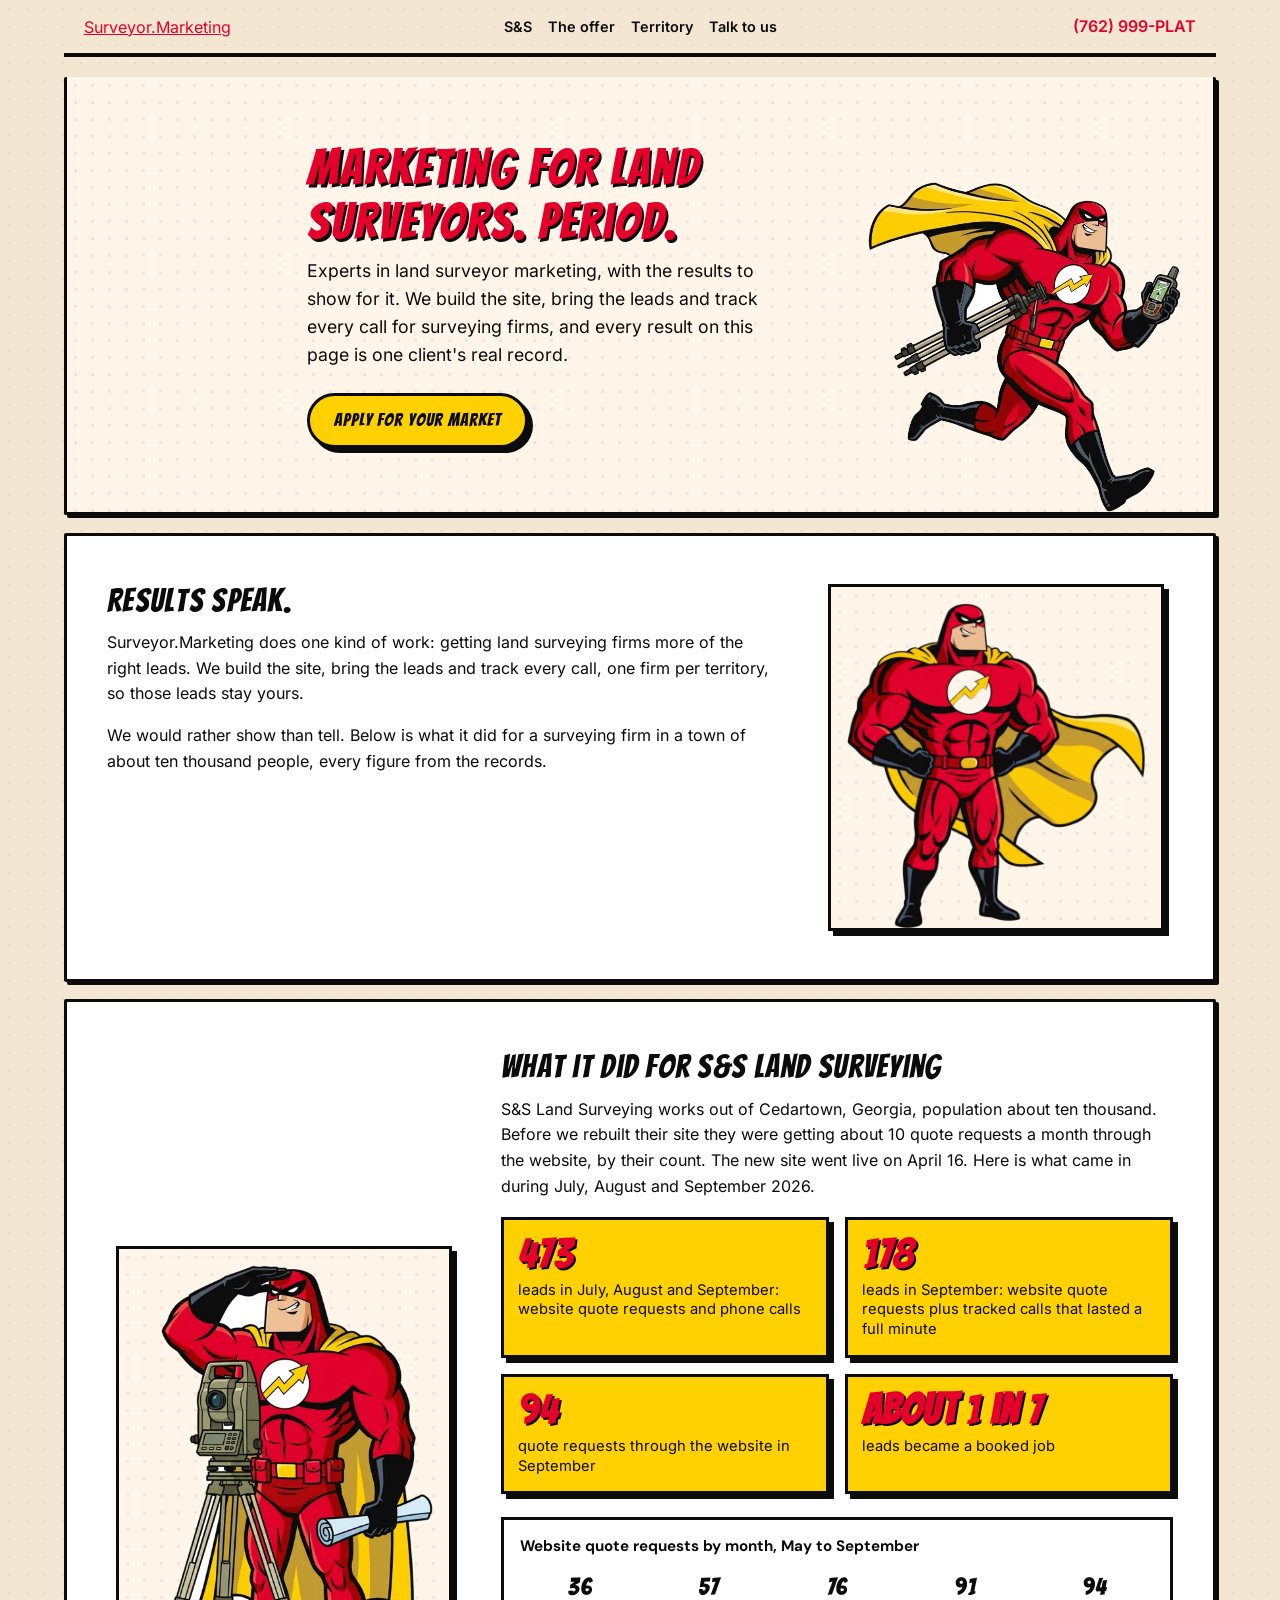
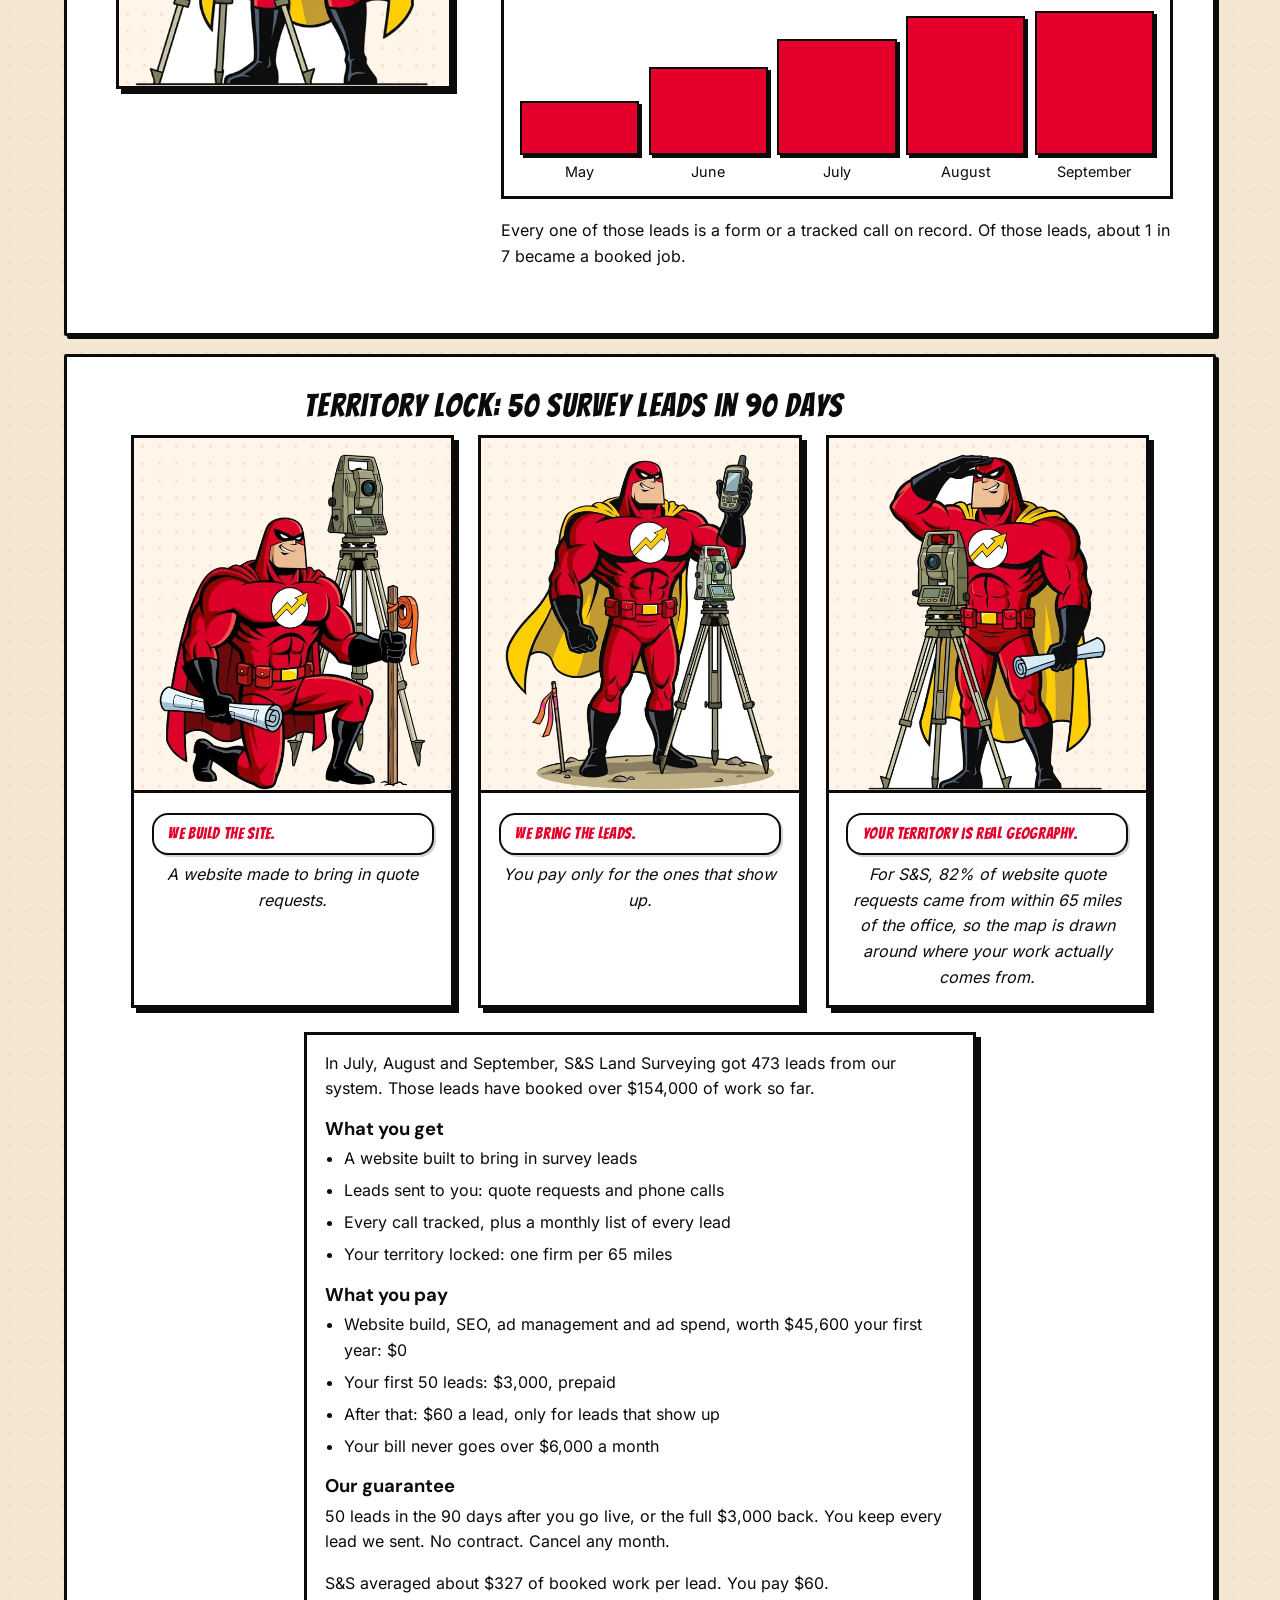
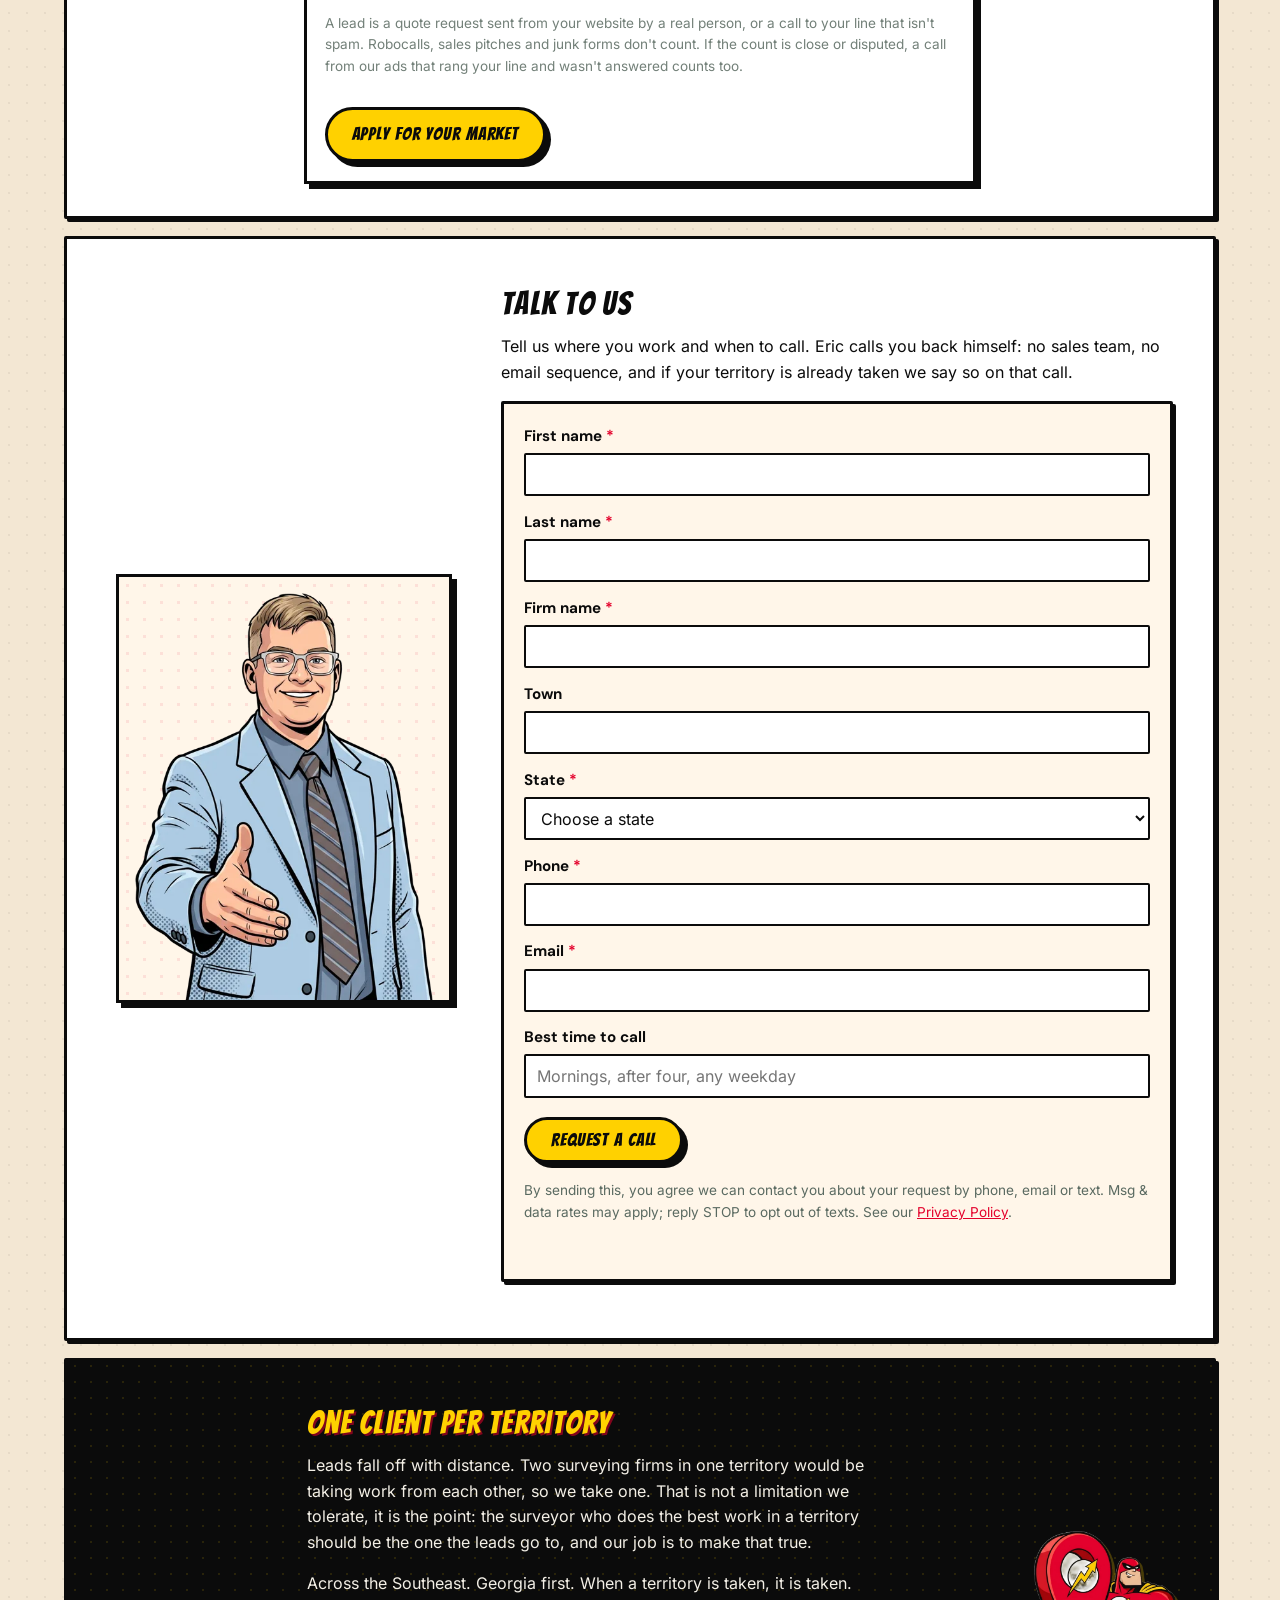
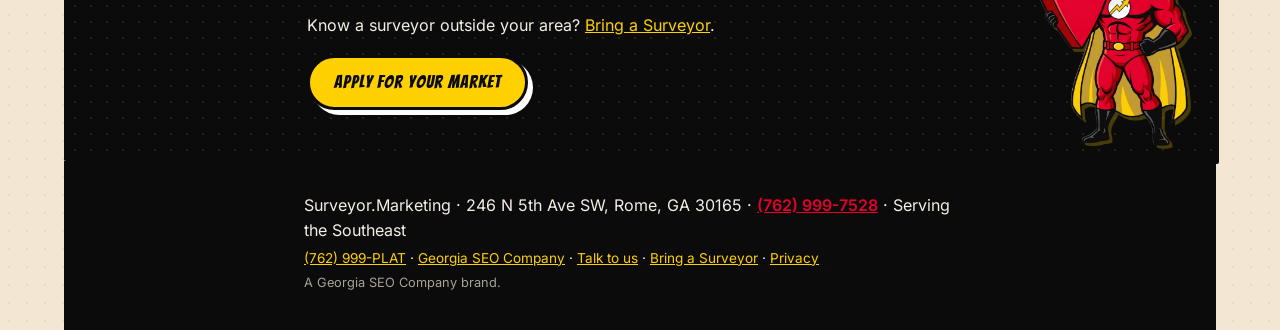
==== commit 751ebce9: "build 2026-11-18 Co-Authored-By: Claude Fable 5.1 <noreply@anthropic.com>" ====
--- a/index.html
+++ b/index.html
@@ -67,7 +67,7 @@
 </figure>
 </div></div>
 <div id="offer" class="sm-offer">
-<p>In July, August and September, S&amp;S Land Surveying got 473 leads from our system. Those leads have booked over $149,000 of work so far.</p>
+<p>In July, August and September, S&amp;S Land Surveying got 473 leads from our system. Those leads have booked over $154,000 of work so far.</p>
 <h3>What you get</h3>
 <ul>
 <li>A website built to bring in survey leads</li>
@@ -84,7 +84,7 @@
 </ul>
 <h3>Our guarantee</h3>
 <p>50 leads in the 90 days after you go live, or the full $3,000 back. You keep every lead we sent. No contract. Cancel any month.</p>
-<p>S&amp;S averaged about $316 of booked work per lead. You pay $60.</p>
+<p>S&amp;S averaged about $327 of booked work per lead. You pay $60.</p>
 <p class="smallprint">A lead is a quote request sent from your website by a real person, or a call to your line that isn't spam. Robocalls, sales pitches and junk forms don't count. If the count is close or disputed, a call from our ads that rang your line and wasn't answered counts too.</p>
 <a class="cta" href="#talk">Apply for your market</a>
 </div><!-- /offer --></section>
@@ -329,7 +329,7 @@
         // The worker answers 503 when the lead reached nowhere. Never show success for it.
         if (!r.ok) throw new Error('not stored');
         return r.json();
-      }).then(function () {
+      }).then(function (res) {
         // GA4 conversion. Fires ONLY after the worker confirms the lead was stored, so the
         // count in GA4 matches the count in GHL rather than counting attempts.
         //
@@ -337,10 +337,14 @@
         // to tell which of 257 pages actually produces work. The channel and page ride along
         // so 'which page converts' and 'which channel converts' are both answerable.
         // Mark generate_lead as a key event in GA4 or it stays a plain event.
-        // A filled trap was delivered labeled possible spam; it must never count as a lead.
+        // A filled trap was delivered labeled possible spam; it must never count as a lead. Nor
+        // must a sender on forge-lead-worker's block list (spam reports, 2026-11-07): the worker
+        // answers a reported or dropped sender with possibleSpam: true. Only the boolean counts.
+        // The visitor sees the same thanks either way, so a sender is never told it was caught.
+        var spam = Boolean(trapped) || Boolean(res && res.possibleSpam === true);
         if (typeof gtag === 'function') {
-          if (trapped) {
-            gtag('event', 'form_possible_spam', { reason: 'honeypot', page_path: location.pathname, form_location: loc });
+          if (spam) {
+            gtag('event', 'form_possible_spam', { reason: trapped ? 'honeypot' : 'block_list', page_path: location.pathname, form_location: loc });
           } else {
             gtag('event', 'generate_lead', {
               lead_channel: data.channel || 'unknown',
--- a/assets/css/site.css
+++ b/assets/css/site.css
@@ -1019,6 +1019,32 @@
   background: #fff;
   margin: 1.1rem 0 0.4rem;
 }
+/* Real photos (SEO-FIXES T8, 2026-10-29). Unlike the art these are content and carry a real
+   alt. They wear the art panels' frame and offset shadow so they read as part of the page.
+   Both float at the top of their text and the text wraps them, so neither needs a layout of
+   its own: the About hero photo sits beside the H1, a section photo beside the first lines. */
+.hero-photo,
+.sec-photo {
+  display: block;
+  float: right;
+  height: auto;
+  border: var(--frame);
+  box-shadow: var(--pop);
+  background: #fff;
+}
+section.hero:has(> .hero-photo),
+section:has(> .sec-photo),
+.sec-body:has(> .sec-photo) { display: flow-root; }
+.hero-photo { width: 7.5rem; margin: 0 0 .75rem 1rem; }
+.sec-photo { width: 42%; max-width: 15rem; margin: .3rem 0 1rem 1.25rem; }
+/* A photo whose slide has to stay readable (2026-10-30) runs the full width of the copy. */
+.sec-photo.sec-photo-wide { float: none; width: 100%; max-width: none; margin: .5rem 0 1.25rem; }
+@media (min-width: 48rem) {
+  .hero-photo { width: 12rem; margin-left: 2rem; }
+}
+@media (min-width: 62rem) {
+  .hero-photo { width: 16rem; margin-right: 1rem; }
+}
 @media (min-width: 64rem) {
   /* Sections are normally padded so their content sits on the --col (42rem) reading measure,
      which leaves ~24rem of dead white inside the 72rem shell. Art sections spend exactly that
@@ -1345,3 +1371,73 @@
   background: #fff;
 }
 .callcal-alt { margin: 1.1rem 0 0; font-size: .95rem; }
+
+/* JunkIQ terms checkbox and popup (/junk-removal-calculator/). */
+.terms-line { display: flex; align-items: center; gap: .65rem; margin: 1.1rem 0 .75rem; }
+.terms-box { width: 1.6rem; height: 1.6rem; flex: none; margin: 0; accent-color: var(--primary); cursor: pointer; }
+.terms-open { font-weight: 700; }
+.terms-nudge { margin: 0 0 .75rem; color: var(--primary); font-weight: 700; }
+.terms-cta.is-locked { opacity: .55; }
+.terms-dialog { width: calc(100% - 2rem); max-width: 36rem; max-height: 85vh; padding: 1.5rem 1.5rem 0; overflow-y: auto; border: var(--frame); box-shadow: var(--pop); background: #fff; color: var(--ink); }
+.terms-dialog::backdrop { background: rgba(11, 11, 11, .65); }
+.terms-dialog p { font-size: .95rem; }
+.terms-dialog .terms-title { margin: 0 0 .85rem; font-family: var(--font-display); font-size: 1.6rem; outline: none; }
+.terms-actions { position: sticky; bottom: 0; margin: 1.1rem 0 0; padding: .75rem 0 1.25rem; background: #fff; }
+.terms-close { cursor: pointer; font-size: 1rem; }
+
+/* ------------------------------------------------------------------ homepage proof (2026-11-08)
+   Eric: proof beside the audit form, the review quotes as a carousel. The rating line sits above the hero h1, level
+   with the form's heading, so a 1280x515 window still shows it; the band under the hero holds the Google review carousel (lib/reviews.mjs, hidden until the reviews
+   worker answers) and the results board's strongest client. The band keeps the reading column on its own and widens
+   to the hero's 62rem only once the carousel shows, so the two sit side by side the way the copy sits beside the form. */
+.hero-rating { margin: 0 0 .65rem; font-family: var(--font-head); font-weight: 700; font-size: 1.05rem; }
+.hero-rating a { color: var(--ink); text-decoration: none; }
+.hero-rating a:hover, .hero-rating a:focus-visible { text-decoration: underline; }
+.hr-stars, .rev-stars { color: var(--accent); -webkit-text-stroke: 1px var(--ink); letter-spacing: .1em; }
+.hr-stars { font-size: 1.2rem; margin-right: .15rem; }
+@media (min-width: 62rem) {
+  /* The rating line takes the first row in the copy column, so the mascot moves down to the fourth. */
+  section.hero:has(> .leadform):has(> .hero-rating) { grid-template-rows: auto auto auto 1fr; }
+  section.hero:has(> .hero-rating) > .leadform ~ .mascot-hero { grid-row: 4; }
+}
+/* minmax(0, 1fr), not the implicit auto column: the carousel's cards are 100% wide flex items, and an auto column
+   sized them to their one-line text, which pushed a phone screen sideways. */
+.proofband { display: grid; grid-template-columns: minmax(0, 1fr); gap: 1.75rem; }
+@media (min-width: 48rem) {
+  .proofband:has(> .pb-reviews:not([hidden])) {
+    grid-template-columns: minmax(0, 3fr) minmax(0, 2fr);
+    align-items: start;
+    padding-left: max(1.25rem, calc((100% - 62rem) / 2));
+    padding-right: max(1.25rem, calc((100% - 62rem) / 2));
+  }
+}
+.pb-kicker { margin: 0 0 .7rem; font-family: var(--font-display); font-size: 1.35rem; letter-spacing: .04em; line-height: 1.1; color: var(--primary); }
+.rev-track {
+  display: flex;
+  overflow-x: auto;
+  scroll-snap-type: x mandatory;
+  scrollbar-width: none;
+  border: var(--frame);
+  box-shadow: var(--pop-panel);
+  background: var(--wash);
+}
+.rev-track::-webkit-scrollbar { display: none; }
+.rev-track:focus-visible { outline: 3px solid var(--primary); outline-offset: 3px; }
+/* min-width: 0 and overflow-wrap keep a review with a long unbroken string (a URL) to the track's width: a wider
+   card would clip and throw off the script's one-card-per-step arithmetic. */
+.rev-card { flex: 0 0 100%; min-width: 0; margin: 0; padding: 1.1rem 1.25rem 1rem; scroll-snap-align: start; }
+.rev-card .rev-stars { margin: 0 0 .35rem; font-size: 1.15rem; }
+/* A long review is cut at seven lines so the band doesn't jump in height as the quotes turn; the full text is
+   still in the page for screen readers, and every review is a click away on the profile. */
+.rev-card blockquote { margin: 0 0 .7rem; font-size: 1.02rem; overflow-wrap: anywhere; display: -webkit-box; -webkit-box-orient: vertical; -webkit-line-clamp: 7; overflow: hidden; }
+.rev-card figcaption { font-size: .9rem; color: #5a5348; }
+.rev-card .who, .rev-card .who a { font-weight: 600; color: var(--ink); overflow-wrap: anywhere; }
+.rev-ctrl { display: flex; gap: .5rem; margin: .8rem 0 .5rem; }
+.rev-ctrl[hidden] { display: none; }
+.rev-btn { min-width: 2.75rem; min-height: 2.75rem; padding: .2rem .8rem; border: 2px solid var(--ink); background: var(--bg); color: var(--ink); font-family: var(--font-head); font-weight: 700; font-size: 1rem; cursor: pointer; }
+.rev-btn:not(.rev-pause) { font-size: 1.45rem; line-height: 1; }
+.rev-btn:hover { background: var(--accent); }
+.rev-btn:focus-visible { outline: 3px solid var(--primary); outline-offset: 2px; }
+.rev-source { margin: 0; font-size: .9rem; }
+.pb-result .rb-tiles { margin: .2rem 0 .7rem; }
+.pb-more { margin: .6rem 0 0; font-size: .9rem; }
